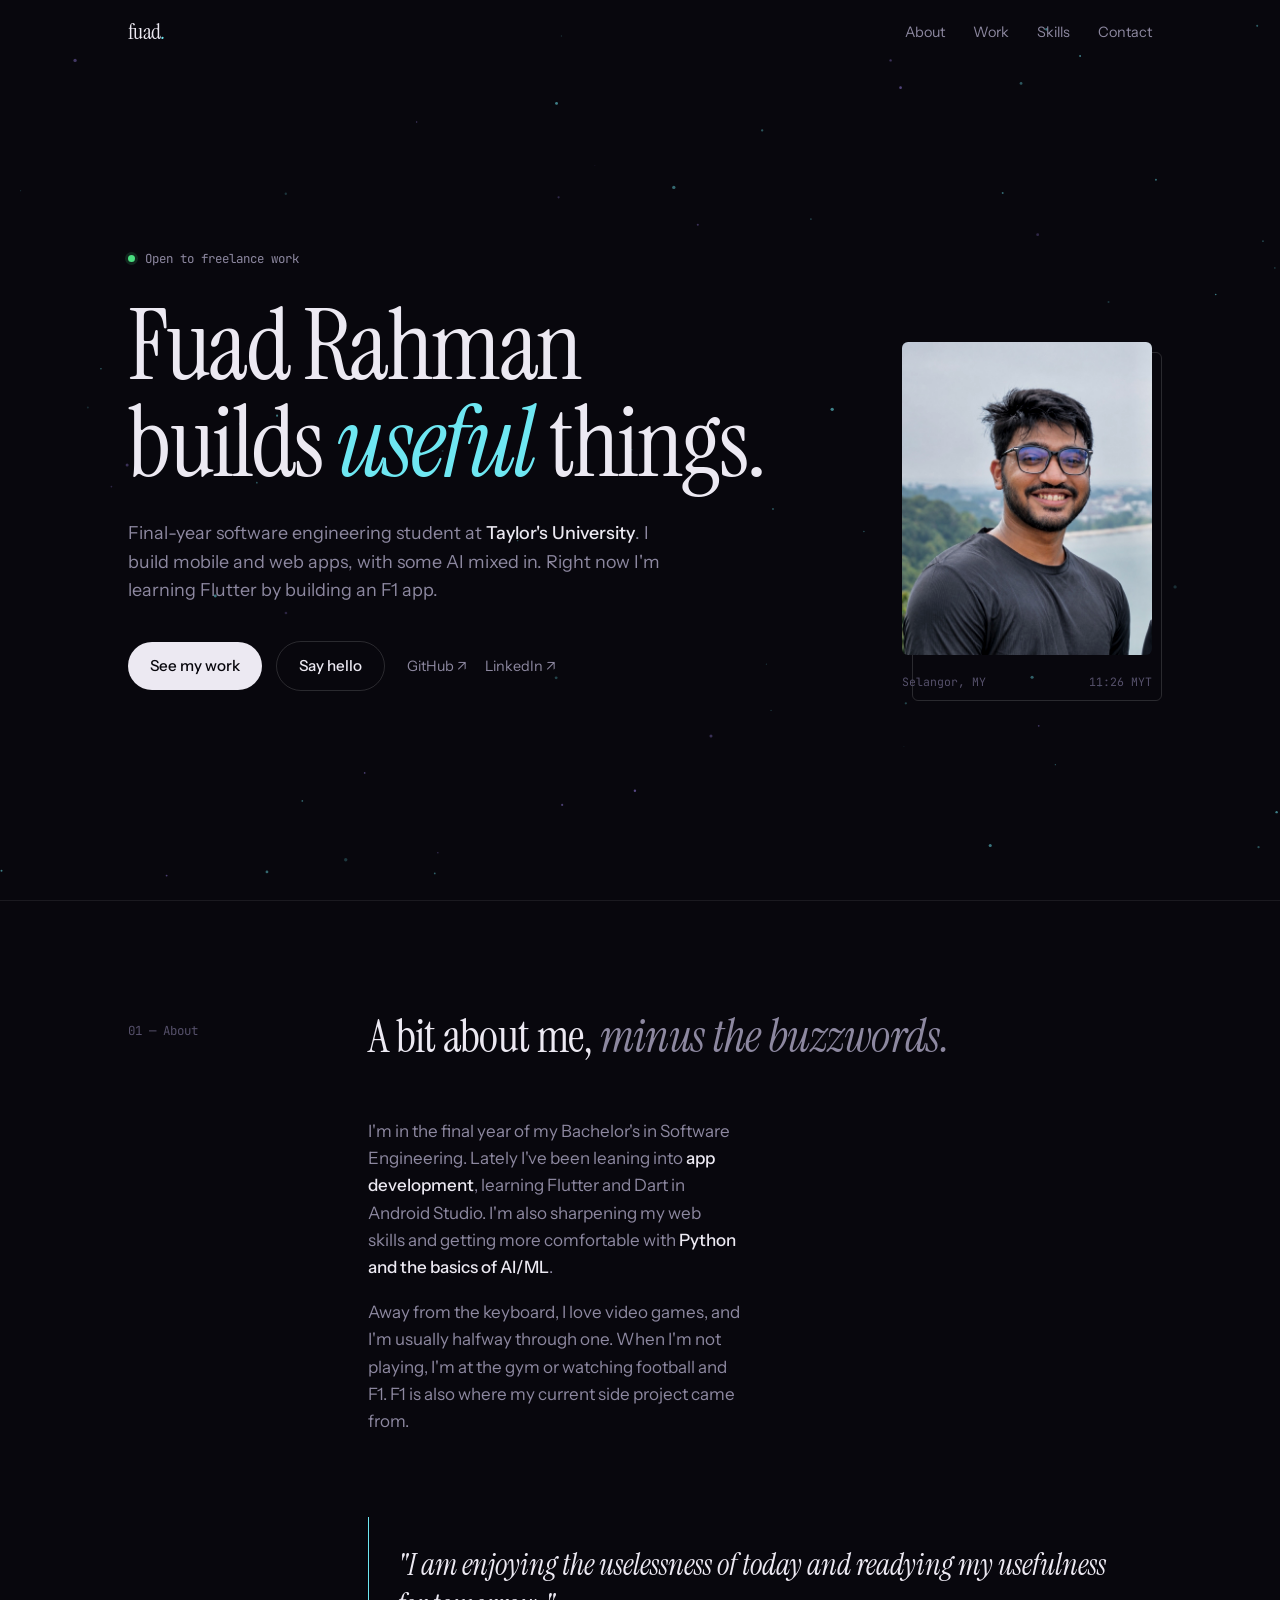
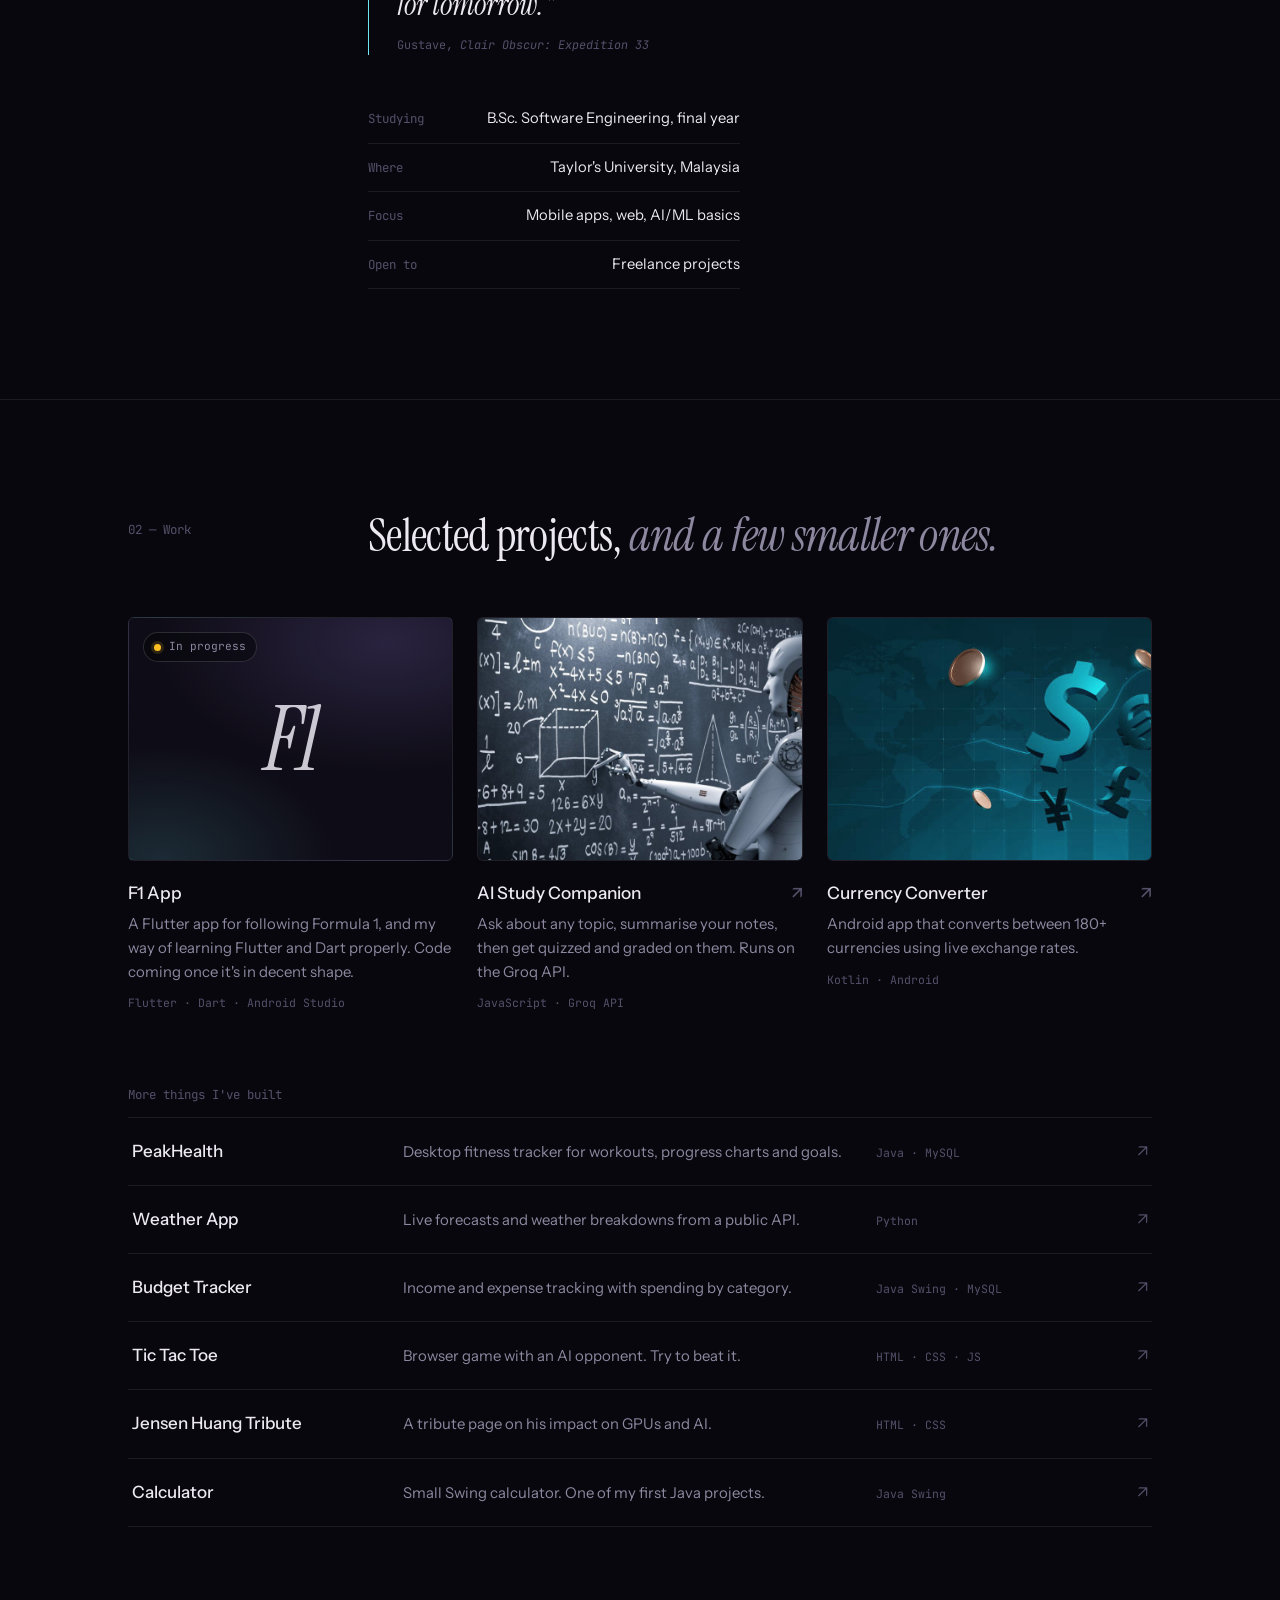
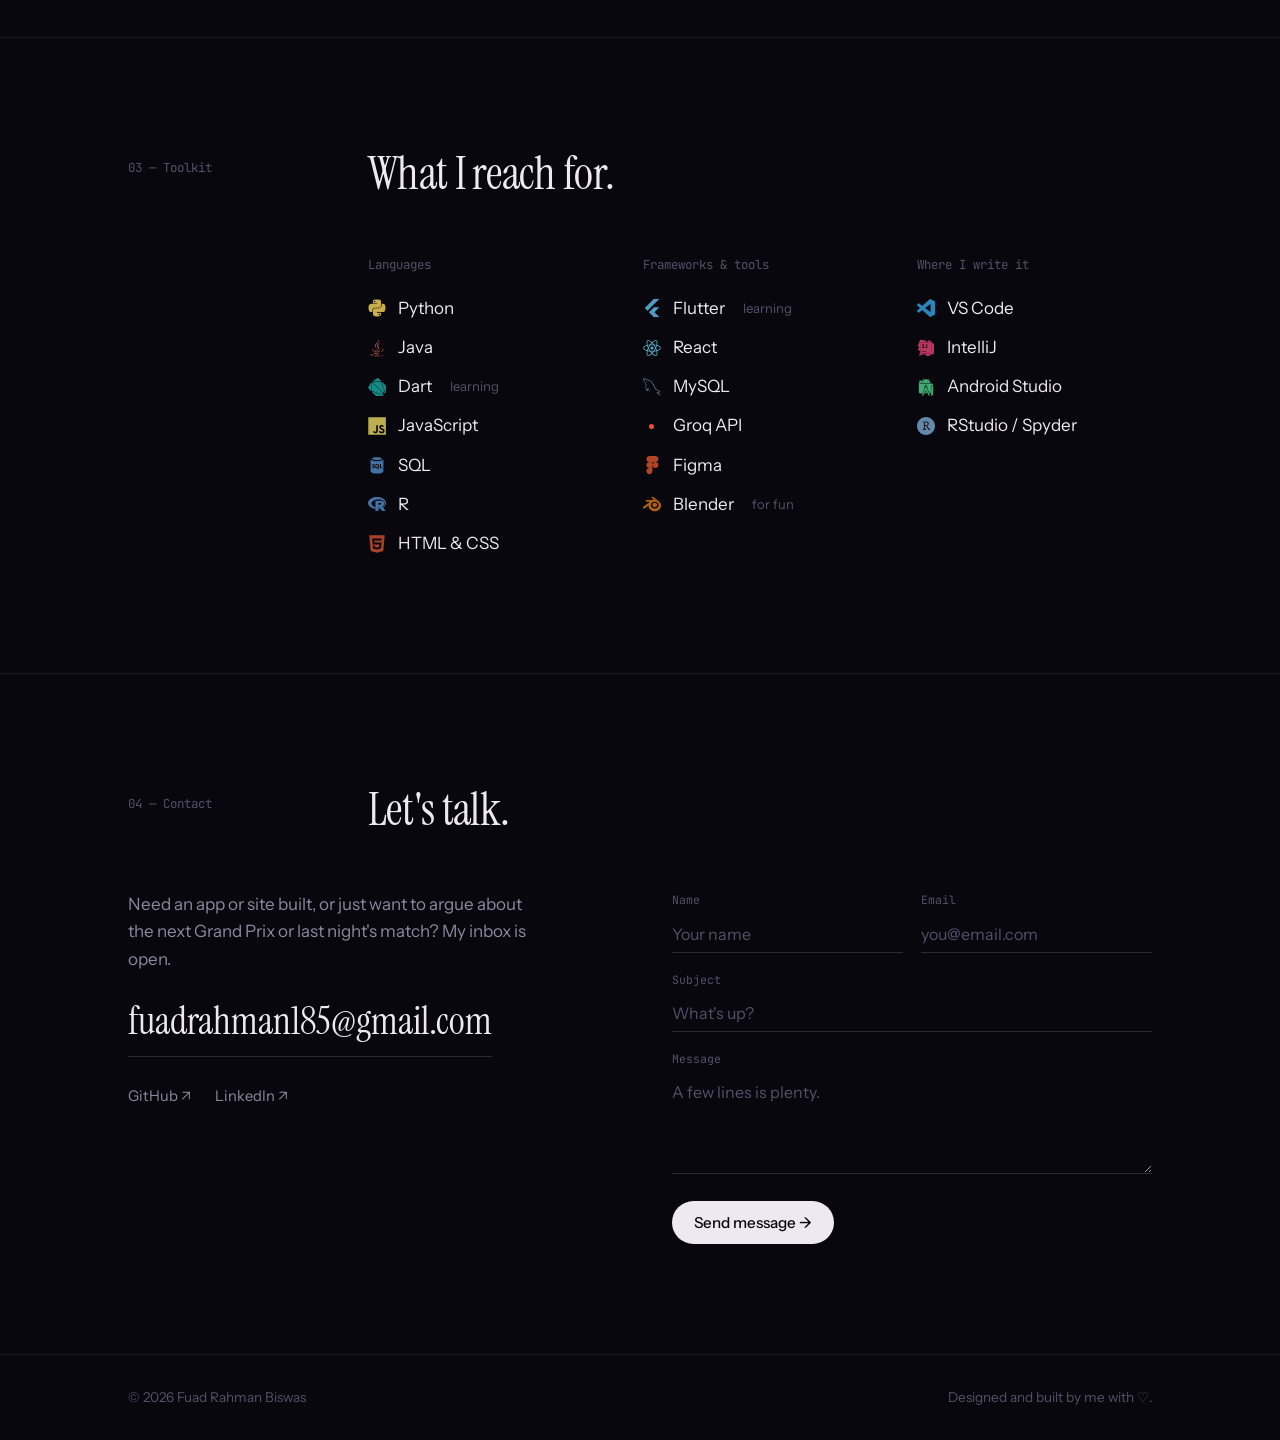
==== index.html @ 400fc668 "Update index.html" ====
<!DOCTYPE html>
<html lang="en">
<head>
<meta charset="UTF-8">
<meta name="viewport" content="width=device-width, initial-scale=1.0">
<title>Fuad Rahman — Software Engineer</title>
<meta name="description" content="Fuad Rahman, final-year software engineering student at Taylor's University. Mobile and web apps, with some AI mixed in.">
<link rel="preconnect" href="https://fonts.googleapis.com">
<link rel="preconnect" href="https://fonts.gstatic.com" crossorigin>
<link href="https://fonts.googleapis.com/css2?family=Instrument+Serif:ital@0;1&family=Instrument+Sans:wght@400;500;600&family=JetBrains+Mono:wght@400;500&display=swap" rel="stylesheet">
<style>
:root{
  --bg:#08070d;
  --bg-2:#0e0c16;
  --line:rgba(255,255,255,0.08);
  --line-2:rgba(255,255,255,0.14);
  --text:#ece9f2;
  --muted:#8d88a0;
  --faint:#55506a;
  --accent:#6ee7f2;
  --accent-2:#a78bfa;
  --serif:'Instrument Serif',Georgia,serif;
  --sans:'Instrument Sans',system-ui,sans-serif;
  --mono:'JetBrains Mono',ui-monospace,monospace;
}
*,*::before,*::after{margin:0;padding:0;box-sizing:border-box}
html{scroll-behavior:smooth}
body{background:var(--bg);color:var(--text);font-family:var(--sans);font-size:17px;line-height:1.6;-webkit-font-smoothing:antialiased;overflow-x:hidden}
a{color:inherit}
::selection{background:var(--accent);color:var(--bg)}

#field{position:fixed;inset:0;width:100%;height:100%;z-index:0;pointer-events:none}
.wrap{max-width:1080px;margin:0 auto;padding:0 28px;position:relative;z-index:1}

/* nav */
nav{position:fixed;top:0;left:0;right:0;z-index:20;transition:background .3s,border-color .3s;border-bottom:1px solid transparent}
nav.solid{background:rgba(8,7,13,0.82);backdrop-filter:blur(12px);-webkit-backdrop-filter:blur(12px);border-color:var(--line)}
.nav-in{display:flex;justify-content:space-between;align-items:center;height:64px}
.logo{font-family:var(--serif);font-size:1.35rem;text-decoration:none;letter-spacing:-.01em}
.logo i{color:var(--accent)}
.nav-links{display:flex;gap:28px;list-style:none}
.nav-links a{text-decoration:none;font-size:.9rem;color:var(--muted);transition:color .2s}
.nav-links a:hover,.nav-links a.on{color:var(--text)}

/* hero */
.hero{min-height:100vh;display:flex;align-items:center;padding:120px 0 80px}
.hero-grid{display:grid;grid-template-columns:1fr auto;gap:64px;align-items:end;width:100%}
.eyebrow{font-family:var(--mono);font-size:.78rem;color:var(--muted);display:flex;align-items:center;gap:10px;margin-bottom:28px}
.dot{width:7px;height:7px;border-radius:50%;background:#4ade80;box-shadow:0 0 0 3px rgba(74,222,128,.15)}
h1{font-family:var(--serif);font-weight:400;font-size:clamp(3rem,8vw,6.2rem);line-height:.98;letter-spacing:-.025em;margin-bottom:28px}
h1 em{color:var(--accent);font-style:italic}
.lede{max-width:540px;color:var(--muted);font-size:1.12rem;margin-bottom:36px}
.lede strong{color:var(--text);font-weight:500}
.actions{display:flex;gap:14px;flex-wrap:wrap;align-items:center}
.btn{display:inline-flex;align-items:center;gap:8px;padding:12px 22px;border-radius:999px;font-size:.95rem;font-weight:500;text-decoration:none;transition:transform .2s,background .2s,border-color .2s}
.btn-main{background:var(--text);color:var(--bg)}
.btn-main:hover{background:var(--accent);transform:translateY(-1px)}
.btn-ghost{border:1px solid var(--line-2);color:var(--text)}
.btn-ghost:hover{border-color:var(--text)}
.socials{display:flex;gap:18px;margin-left:8px}
.socials a{color:var(--muted);text-decoration:none;font-size:.9rem;transition:color .2s}
.socials a:hover{color:var(--text)}

.portrait{width:250px;position:relative}
.portrait img{width:100%;aspect-ratio:4/5;object-fit:cover;border-radius:6px;display:block;filter:grayscale(.15) contrast(1.05)}
.portrait::after{content:'';position:absolute;inset:10px -10px -10px 10px;border:1px solid var(--line-2);border-radius:6px;z-index:-1}
.portrait figcaption{font-family:var(--mono);font-size:.72rem;color:var(--faint);margin-top:18px;display:flex;justify-content:space-between}

/* sections */
section{padding:110px 0;border-top:1px solid var(--line)}
.sec-head{display:grid;grid-template-columns:200px 1fr;gap:40px;margin-bottom:56px}
.num{font-family:var(--mono);font-size:.78rem;color:var(--faint);padding-top:10px}
h2{font-family:var(--serif);font-weight:400;font-size:clamp(2rem,4vw,2.9rem);line-height:1.1;letter-spacing:-.015em}
h2 em{font-style:italic;color:var(--muted)}

/* about */
.about-body{display:grid;grid-template-columns:200px 1fr;gap:40px}
.about-cols{display:grid;grid-template-columns:1fr 1fr;gap:40px}
.about-cols p{color:var(--muted);margin-bottom:18px}
.about-cols p strong{color:var(--text);font-weight:500}
.facts{list-style:none;font-size:.92rem}
.facts li{display:flex;justify-content:space-between;gap:16px;padding:12px 0;border-bottom:1px solid var(--line)}
.facts li span:first-child{color:var(--faint);font-family:var(--mono);font-size:.78rem;padding-top:2px}

/* work */
.featured{display:grid;grid-template-columns:repeat(3,1fr);gap:24px;margin-bottom:72px}
.feat{text-decoration:none;display:block;group:x}
.feat-img{aspect-ratio:4/3;overflow:hidden;border-radius:6px;background:var(--bg-2);margin-bottom:18px;border:1px solid var(--line)}
.feat-img img{width:100%;height:100%;object-fit:cover;display:block;transition:transform .6s cubic-bezier(.2,.7,.2,1),filter .4s;filter:saturate(.85)}
.feat:hover .feat-img img{transform:scale(1.04);filter:saturate(1)}
.feat-img.wip{position:relative;display:flex;align-items:center;justify-content:center;background:radial-gradient(120% 90% at 80% 10%,rgba(167,139,250,.18),transparent 60%),radial-gradient(90% 80% at 10% 100%,rgba(110,231,242,.14),transparent 60%),var(--bg-2)}
.wip-mark{font-family:var(--serif);font-style:italic;font-size:5.5rem;color:var(--text);opacity:.85;letter-spacing:-.03em}
.wip-tag{position:absolute;top:14px;left:14px;display:flex;align-items:center;gap:8px;font-family:var(--mono);font-size:.7rem;color:var(--muted);padding:5px 10px;border:1px solid var(--line-2);border-radius:999px;background:rgba(8,7,13,.6)}
.wip-tag .dot{background:#fbbf24;box-shadow:0 0 0 3px rgba(251,191,36,.15)}
.feat h3{font-size:1.08rem;font-weight:500;margin-bottom:6px;display:flex;justify-content:space-between;align-items:baseline;gap:12px}
.feat h3 .arrow{color:var(--faint);transition:transform .2s,color .2s}
.feat:hover h3 .arrow{transform:translate(3px,-3px);color:var(--accent)}
.feat p{color:var(--muted);font-size:.93rem;margin-bottom:10px}
.stack{font-family:var(--mono);font-size:.72rem;color:var(--faint)}

.list-label{font-family:var(--mono);font-size:.78rem;color:var(--faint);margin-bottom:12px}
.rows{list-style:none;border-top:1px solid var(--line)}
.rows a{display:grid;grid-template-columns:1.1fr 2fr 1fr 24px;gap:24px;align-items:baseline;padding:20px 4px;border-bottom:1px solid var(--line);text-decoration:none;transition:background .2s,padding .25s}
.rows a:hover{background:rgba(255,255,255,0.025);padding-left:12px}
.rows .t{font-weight:500}
.rows .d{color:var(--muted);font-size:.93rem}
.rows .s{font-family:var(--mono);font-size:.72rem;color:var(--faint)}
.rows .ar{color:var(--faint);text-align:right;transition:color .2s}
.rows a:hover .ar{color:var(--accent)}

/* skills */
.skills{display:grid;grid-template-columns:200px 1fr;gap:40px}
.skill-groups{display:grid;grid-template-columns:repeat(3,1fr);gap:40px}
.skill-groups h4{font-family:var(--mono);font-weight:400;font-size:.78rem;color:var(--faint);margin-bottom:14px}
.skill-groups ul{list-style:none}
.skill-groups li{padding:6px 0;color:var(--text);display:flex;align-items:center;gap:12px}
.skill-groups li i.no-ico{width:18px;flex-shrink:0}
.skill-groups li i.no-ico::before{content:'';display:block;width:5px;height:5px;margin:0 auto;border-radius:50%;background:#F55036}
.quote{grid-column:1/-1;margin-top:24px;padding:28px 0 0 28px;border-left:1px solid var(--accent);border-top:none}
.quote blockquote{font-family:var(--serif);font-style:italic;font-size:clamp(1.4rem,2.6vw,1.9rem);line-height:1.3;color:var(--text);max-width:720px;margin-bottom:12px}
.quote figcaption{font-family:var(--mono);font-size:.74rem;color:var(--faint)}
.skill-groups li small{color:var(--faint);font-size:.82rem;margin-left:6px}

.ic{display:inline-block;width:18px;height:18px;flex-shrink:0;background:var(--c,var(--muted));opacity:.8;filter:saturate(.85);-webkit-mask:var(--m) center/contain no-repeat;mask:var(--m) center/contain no-repeat;transition:opacity .2s,filter .2s,transform .2s}
.skill-groups li:hover .ic{opacity:1;filter:none;transform:scale(1.1)}
.ic-python{--c:#FFD845;--m:url("data:image/svg+xml,%3Csvg xmlns=%22http://www.w3.org/2000/svg%22 viewBox=%220 0 128 128%22%3E%3Cpath fill=%22%23FFD845%22 d=%22M49.33 62h29.159C86.606 62 93 55.132 93 46.981V19.183c0-7.912-6.632-13.856-14.555-15.176-5.014-.835-10.195-1.215-15.187-1.191-4.99.023-9.612.448-13.805 1.191C37.098 6.188 35 10.758 35 19.183V30h29v4H23.776c-8.484 0-15.914 5.108-18.237 14.811-2.681 11.12-2.8 17.919 0 29.53C7.614 86.983 12.569 93 21.054 93H31V79.952C31 70.315 39.428 62 49.33 62zm-1.838-39.11c-3.026 0-5.478-2.479-5.478-5.545 0-3.079 2.451-5.581 5.478-5.581 3.015 0 5.479 2.502 5.479 5.581-.001 3.066-2.465 5.545-5.479 5.545zm74.789 25.921C120.183 40.363 116.178 34 107.682 34H97v12.981C97 57.031 88.206 65 78.489 65H49.33C41.342 65 35 72.326 35 80.326v27.8c0 7.91 6.745 12.564 14.462 14.834 9.242 2.717 17.994 3.208 29.051 0C85.862 120.831 93 116.549 93 108.126V97H64v-4h43.682c8.484 0 11.647-5.776 14.599-14.66 3.047-9.145 2.916-17.799 0-29.529zm-41.955 55.606c3.027 0 5.479 2.479 5.479 5.547 0 3.076-2.451 5.579-5.479 5.579-3.015 0-5.478-2.502-5.478-5.579 0-3.068 2.463-5.547 5.478-5.547z%22/%3E%3C/svg%3E")}
.ic-java{--c:#F26B5B;--m:url("data:image/svg+xml,%3Csvg xmlns=%22http://www.w3.org/2000/svg%22 viewBox=%220 0 128 128%22%3E%3Cpath fill=%22%23EA2D2E%22 d=%22M47.617 98.12c-19.192 5.362 11.677 16.439 36.115 5.969-4.003-1.556-6.874-3.351-6.874-3.351-10.897 2.06-15.952 2.222-25.844 1.092-8.164-.935-3.397-3.71-3.397-3.71zm33.189-10.46c-14.444 2.779-22.787 2.69-33.354 1.6-8.171-.845-2.822-4.805-2.822-4.805-21.137 7.016 11.767 14.977 41.309 6.336-3.14-1.106-5.133-3.131-5.133-3.131zm11.319-60.575c.001 0-42.731 10.669-22.323 34.187 6.024 6.935-1.58 13.17-1.58 13.17s15.289-7.891 8.269-17.777c-6.559-9.215-11.587-13.793 15.634-29.58zm9.998 81.144s3.529 2.91-3.888 5.159c-14.102 4.272-58.706 5.56-71.095.171-4.45-1.938 3.899-4.625 6.526-5.192 2.739-.593 4.303-.485 4.303-.485-4.952-3.487-32.013 6.85-13.742 9.815 49.821 8.076 90.817-3.637 77.896-9.468zM85 77.896c2.395-1.634 5.703-3.053 5.703-3.053s-9.424 1.685-18.813 2.474c-11.494.964-23.823 1.154-30.012.326-14.652-1.959 8.033-7.348 8.033-7.348s-8.812-.596-19.644 4.644C17.455 81.134 61.958 83.958 85 77.896zm5.609 15.145c-.108.29-.468.616-.468.616 31.273-8.221 19.775-28.979 4.822-23.725-1.312.464-2 1.543-2 1.543s.829-.334 2.678-.72c7.559-1.575 18.389 10.119-5.032 22.286zM64.181 70.069c-4.614-10.429-20.26-19.553.007-35.559C89.459 14.563 76.492 1.587 76.492 1.587c5.23 20.608-18.451 26.833-26.999 39.667-5.821 8.745 2.857 18.142 14.688 28.815zm27.274 51.748c-19.187 3.612-42.854 3.191-56.887.874 0 0 2.874 2.38 17.646 3.331 22.476 1.437 57-.8 57.816-11.436.001 0-1.57 4.032-18.575 7.231z%22/%3E%3C/svg%3E")}
.ic-dart{--c:#00B4AB;--m:url("data:image/svg+xml,%3Csvg xmlns=%22http://www.w3.org/2000/svg%22 viewBox=%220 0 128 128%22%3E%3Cg fill=%22%2300A8E1%22%3E%3Cpath d=%22M86.6 25l3 .1c1.1.1 2.2.3 3.4.5l-2.5-7.4L75.7 3.5c-3.4-3.4-8-4.4-10.4-2.3L29.2 25.1l57.4-.1zm6.1 3.6c-1.2-.2-2.3-.4-3.3-.5l-2.9-.1-56 .1 78.6 78.6 6.1-13.8-22.5-64.3zM28.9 92.2l64.3 22.7 13.8-6.1-78.6-78.6v56.1l.1 2.7c0 .9.1 2 .4 3.2z%22/%3E%3Cpath d=%22M106.9 34.3c-2.6-2.6-7-5.1-11.3-6.5L118.4 93l-6.9 15.7 15.8-5.2V54.8l-20.4-20.5zm-13.5 83.8l-65-22.9c1.4 4.3 3.8 8.7 6.5 11.4l21.3 21.2 47.6.1 5.3-16.7-15.7 6.9zm-67.9-29l-.1-2.7V28.9L1.7 65.1C-.4 67.3.7 72 4 75.5l14.7 14.8 7.3 2.6c-.3-1.3-.5-2.5-.5-3.8z%22/%3E%3C/g%3E%3C/svg%3E")}
.ic-javascript{--c:#F0DB4F;--m:url("data:image/svg+xml,%3Csvg xmlns=%22http://www.w3.org/2000/svg%22 viewBox=%220 0 128 128%22%3E%3Cpath fill=%22%23F0DB4F%22 d=%22M2 1v125h125V1H2zm66.119 106.513c-1.845 3.749-5.367 6.212-9.448 7.401-6.271 1.44-12.269.619-16.731-2.059-2.986-1.832-5.318-4.652-6.901-7.901l9.52-5.83c.083.035.333.487.667 1.071 1.214 2.034 2.261 3.474 4.319 4.485 2.022.69 6.461 1.131 8.175-2.427 1.047-1.81.714-7.628.714-14.065C58.433 78.073 58.48 68 58.48 58h11.709c0 11 .06 21.418 0 32.152.025 6.58.596 12.446-2.07 17.361zm48.574-3.308c-4.07 13.922-26.762 14.374-35.83 5.176-1.916-2.165-3.117-3.296-4.26-5.795 4.819-2.772 4.819-2.772 9.508-5.485 2.547 3.915 4.902 6.068 9.139 6.949 5.748.702 11.531-1.273 10.234-7.378-1.333-4.986-11.77-6.199-18.873-11.531-7.211-4.843-8.901-16.611-2.975-23.335 1.975-2.487 5.343-4.343 8.877-5.235l3.688-.477c7.081-.143 11.507 1.727 14.756 5.355.904.916 1.642 1.904 3.022 4.045-3.772 2.404-3.76 2.381-9.163 5.879-1.154-2.486-3.069-4.046-5.093-4.724-3.142-.952-7.104.083-7.926 3.403-.285 1.023-.226 1.975.227 3.665 1.273 2.903 5.545 4.165 9.377 5.926 11.031 4.474 14.756 9.271 15.672 14.981.882 4.916-.213 8.105-.38 8.581z%22/%3E%3C/svg%3E")}
.ic-sql{--c:#4A90D9;--m:url("data:image/svg+xml,%3Csvg xmlns=%22http://www.w3.org/2000/svg%22 viewBox=%220 0 128 128%22%3E %3Cpath fill=%22%23005ba1%22 d=%22M64 8.25c-3.465.008-6.93.164-10.383.477a99.14 99.14 0 0 0-6.27.773c-1.874.305-3.738.68-5.585 1.125-1.602.39-3.188.86-4.75 1.398-.676.25-1.348.52-2.012.813-.871.383-1.715.824-2.531 1.316-.242.145-.477.301-.711.461a8.93 8.93 0 0 0-2.035 1.969 4.713 4.713 0 0 0-.532 1.047 3.53 3.53 0 0 0-.148 1.535c.047.32.133.629.262.926.14.312.316.61.527.879.36.472.77.902 1.223 1.281a12.48 12.48 0 0 0 2.418 1.602 23.158 23.158 0 0 0 3.218 1.421c-.117.036-.234.075-.355.114a81.115 81.115 0 0 0 6.758 1.847c2.281.524 4.586.946 6.906 1.266 2.316.324 4.648.547 6.988.668a78.84 78.84 0 0 0 7.012.05c2.273.063 4.55.028 6.82-.105a80.66 80.66 0 0 0 6.778-.71c.468-.06.922-.13 1.37-.192.61-.09 1.216-.184 1.821-.285a57.39 57.39 0 0 0 3.89-.746 55.06 55.06 0 0 0 6.63-1.899c.89-.34 1.77-.715 2.629-1.133a19.913 19.913 0 0 0 2.148-1.242 11.382 11.382 0 0 0 1.578-1.324c.39-.418.727-.89.988-1.402.211-.461.325-.961.336-1.47a3.26 3.26 0 0 0-.406-1.585 4.68 4.68 0 0 0-.71-1.027 9.27 9.27 0 0 0-1.024-.973 10.43 10.43 0 0 0-.614-.484 14.733 14.733 0 0 0-1.484-.903 22.605 22.605 0 0 0-3.77-1.683 53.427 53.427 0 0 0-7.453-2.016 78.118 78.118 0 0 0-5.93-.973 97.165 97.165 0 0 0-6.558-.609c-2.344-.145-4.691-.21-7.039-.207ZM18.418 20.055v87.89c0 9.032 20.055 16.356 44.941 16.5H64c25.172 0 45.582-7.113 45.582-16.5v-87.89c0 9.172-20.41 16.496-45.582 16.496s-45.582-7.11-45.582-16.496Zm22.117 36.48c2.422-.097 4.836.29 7.11 1.137v6.113a11.533 11.533 0 0 0-7.11-2.062 4.847 4.847 0 0 0-2.988.855 2.418 2.418 0 0 0-1.067 2.133 3.13 3.13 0 0 0 .852 2.277 13.064 13.064 0 0 0 3.629 2.203 17.225 17.225 0 0 1 5.902 4.055 7.458 7.458 0 0 1 1.778 4.977 7.681 7.681 0 0 1-2.348 6.468 13.364 13.364 0 0 1-8.39 2.348 15.411 15.411 0 0 1-7.61-1.707v-6.613a11.801 11.801 0 0 0 7.75 2.988 5.786 5.786 0 0 0 3.203-.781 2.712 2.712 0 0 0 1.137-2.207 2.982 2.982 0 0 0-1.067-2.274 20.558 20.558 0 0 0-4.41-2.562c-4.836-2.133-7.11-4.977-7.11-8.602a7.68 7.68 0 0 1 2.985-6.332 11.67 11.67 0 0 1 7.754-2.414Zm25.598.281a14.228 14.228 0 0 1 7.113 1.852A12.87 12.87 0 0 1 78.223 64a16.509 16.509 0 0 1 2.347 7.54 16.634 16.634 0 0 1-2.347 8.956 12.736 12.736 0 0 1-7.114 5.406l8.75 7.82h-8.605l-6.117-7.109a14.679 14.679 0 0 1-7.11-2.133 12.526 12.526 0 0 1-4.906-5.261 16.06 16.06 0 0 1-1.707-7.114A17.48 17.48 0 0 1 53.262 64a13.217 13.217 0 0 1 5.191-5.262 15.015 15.015 0 0 1 7.68-1.922Zm19.199.075h6.402v24.175h11.094v5.192H85.332Zm-19.484 4.906a7.104 7.104 0 0 0-5.547 2.629 10.903 10.903 0 0 0-2.063 7.113 10.842 10.842 0 0 0 2.063 7.11 6.538 6.538 0 0 0 5.406 2.558 6.673 6.673 0 0 0 5.402-2.488 10.355 10.355 0 0 0 1.993-7.18c.156-2.52-.52-5.016-1.918-7.113a6.181 6.181 0 0 0-5.336-2.63Zm0 0%22/%3E %3C/svg%3E")}
.ic-r{--c:#4A8FDB;--m:url("data:image/svg+xml,%3Csvg xmlns=%22http://www.w3.org/2000/svg%22 viewBox=%220 0 128 128%22%3E%3Cpath fill=%22%231f65b7%22 d=%22M64 14.6465v.002c-35.346 0-64 19.1902-64 42.8632 0 20.764 22.0464 38.0766 51.3164 42.0176v-12.83c-15.55-4.89-26.166-14.6943-26.166-25.9923 0-16.183 21.7795-29.3027 48.6465-29.3027 26.866 0 46.6914 8.9748 46.6914 29.3027 0 10.486-5.2715 17.9507-14.0645 22.7207 1.204.908 2.2184 2.073 2.9024 3.42l.3886.6543C121.0248 79.772 128 69.1888 128 57.5098c0-23.672-28.654-42.8633-64-42.8633zM52.7363 41.2637v72.084l21.834-.0098-.0039-28.2188h5.8613c1.199 0 1.7167.3481 2.9297 1.3301 1.454 1.177 3.8164 5.2383 3.8164 5.2383l11.5371 21.666 24.6739-.0097-15.2657-25.7403a8.388 8.388 0 0 0-1.4199-2.041c-.974-1.036-2.3255-1.8227-3.1055-2.2188-2.249-1.1375-6.12-2.3076-6.123-2.3085 0 0 19.08-1.4151 19.08-20.4141 0-18.999-19.9706-19.3574-19.9706-19.3574H52.7363zm22.0176 15.627 13.2188.0077s6.123-.3302 6.123 6.0098c0 6.216-6.123 6.2344-6.123 6.2344l-13.2247.0039.006-12.2559zm9.3457 32.6366c-2.612.257-5.3213.411-8.1133.463l.002 9.6288a88.362 88.362 0 0 0 12.4746-2.4902l-.502-.9414c-.68-1.268-1.3472-2.5426-2.0332-3.8066a41.01 41.01 0 0 0-1.828-2.8516v-.002z%22/%3E%3C/svg%3E")}
.ic-html5{--c:#E44D26;--m:url("data:image/svg+xml,%3Csvg xmlns=%22http://www.w3.org/2000/svg%22 viewBox=%220 0 128 128%22%3E%3Cpath fill=%22%23E44D26%22 d=%22M9.032 2l10.005 112.093 44.896 12.401 45.02-12.387L118.968 2H9.032zm89.126 26.539l-.627 7.172L97.255 39H44.59l1.257 14h50.156l-.336 3.471-3.233 36.119-.238 2.27L64 102.609v.002l-.034.018-28.177-7.423L33.876 74h13.815l.979 10.919L63.957 89H64v-.546l15.355-3.875L80.959 67H33.261l-3.383-38.117L29.549 25h68.939l-.33 3.539z%22/%3E%3C/svg%3E")}
.ic-flutter{--c:#54C5F8;--m:url("data:image/svg+xml,%3Csvg xmlns=%22http://www.w3.org/2000/svg%22 viewBox=%220 0 128 128%22%3E%3Cpath fill=%22%233FB6D3%22 d=%22M12.3 64.2L76.3 0h39.4L32.1 83.6zM76.3 128h39.4L81.6 93.9l34.1-34.8H76.3L42.2 93.5z%22/%3E%3C/svg%3E")}
.ic-react{--c:#61DAFB;--m:url("data:image/svg+xml,%3Csvg xmlns=%22http://www.w3.org/2000/svg%22 viewBox=%220 0 128 128%22%3E%3Cg fill=%22%2361DAFB%22%3E%3Ccircle cx=%2264%22 cy=%2264%22 r=%2211.4%22/%3E%3Cpath d=%22M107.3 45.2c-2.2-.8-4.5-1.6-6.9-2.3.6-2.4 1.1-4.8 1.5-7.1 2.1-13.2-.2-22.5-6.6-26.1-1.9-1.1-4-1.6-6.4-1.6-7 0-15.9 5.2-24.9 13.9-9-8.7-17.9-13.9-24.9-13.9-2.4 0-4.5.5-6.4 1.6-6.4 3.7-8.7 13-6.6 26.1.4 2.3.9 4.7 1.5 7.1-2.4.7-4.7 1.4-6.9 2.3C8.2 50 1.4 56.6 1.4 64s6.9 14 19.3 18.8c2.2.8 4.5 1.6 6.9 2.3-.6 2.4-1.1 4.8-1.5 7.1-2.1 13.2.2 22.5 6.6 26.1 1.9 1.1 4 1.6 6.4 1.6 7.1 0 16-5.2 24.9-13.9 9 8.7 17.9 13.9 24.9 13.9 2.4 0 4.5-.5 6.4-1.6 6.4-3.7 8.7-13 6.6-26.1-.4-2.3-.9-4.7-1.5-7.1 2.4-.7 4.7-1.4 6.9-2.3 12.5-4.8 19.3-11.4 19.3-18.8s-6.8-14-19.3-18.8zM92.5 14.7c4.1 2.4 5.5 9.8 3.8 20.3-.3 2.1-.8 4.3-1.4 6.6-5.2-1.2-10.7-2-16.5-2.5-3.4-4.8-6.9-9.1-10.4-13 7.4-7.3 14.9-12.3 21-12.3 1.3 0 2.5.3 3.5.9zM81.3 74c-1.8 3.2-3.9 6.4-6.1 9.6-3.7.3-7.4.4-11.2.4-3.9 0-7.6-.1-11.2-.4-2.2-3.2-4.2-6.4-6-9.6-1.9-3.3-3.7-6.7-5.3-10 1.6-3.3 3.4-6.7 5.3-10 1.8-3.2 3.9-6.4 6.1-9.6 3.7-.3 7.4-.4 11.2-.4 3.9 0 7.6.1 11.2.4 2.2 3.2 4.2 6.4 6 9.6 1.9 3.3 3.7 6.7 5.3 10-1.7 3.3-3.4 6.6-5.3 10zm8.3-3.3c1.5 3.5 2.7 6.9 3.8 10.3-3.4.8-7 1.4-10.8 1.9 1.2-1.9 2.5-3.9 3.6-6 1.2-2.1 2.3-4.2 3.4-6.2zM64 97.8c-2.4-2.6-4.7-5.4-6.9-8.3 2.3.1 4.6.2 6.9.2 2.3 0 4.6-.1 6.9-.2-2.2 2.9-4.5 5.7-6.9 8.3zm-18.6-15c-3.8-.5-7.4-1.1-10.8-1.9 1.1-3.3 2.3-6.8 3.8-10.3 1.1 2 2.2 4.1 3.4 6.1 1.2 2.2 2.4 4.1 3.6 6.1zm-7-25.5c-1.5-3.5-2.7-6.9-3.8-10.3 3.4-.8 7-1.4 10.8-1.9-1.2 1.9-2.5 3.9-3.6 6-1.2 2.1-2.3 4.2-3.4 6.2zM64 30.2c2.4 2.6 4.7 5.4 6.9 8.3-2.3-.1-4.6-.2-6.9-.2-2.3 0-4.6.1-6.9.2 2.2-2.9 4.5-5.7 6.9-8.3zm22.2 21l-3.6-6c3.8.5 7.4 1.1 10.8 1.9-1.1 3.3-2.3 6.8-3.8 10.3-1.1-2.1-2.2-4.2-3.4-6.2zM31.7 35c-1.7-10.5-.3-17.9 3.8-20.3 1-.6 2.2-.9 3.5-.9 6 0 13.5 4.9 21 12.3-3.5 3.8-7 8.2-10.4 13-5.8.5-11.3 1.4-16.5 2.5-.6-2.3-1-4.5-1.4-6.6zM7 64c0-4.7 5.7-9.7 15.7-13.4 2-.8 4.2-1.5 6.4-2.1 1.6 5 3.6 10.3 6 15.6-2.4 5.3-4.5 10.5-6 15.5C15.3 75.6 7 69.6 7 64zm28.5 49.3c-4.1-2.4-5.5-9.8-3.8-20.3.3-2.1.8-4.3 1.4-6.6 5.2 1.2 10.7 2 16.5 2.5 3.4 4.8 6.9 9.1 10.4 13-7.4 7.3-14.9 12.3-21 12.3-1.3 0-2.5-.3-3.5-.9zM96.3 93c1.7 10.5.3 17.9-3.8 20.3-1 .6-2.2.9-3.5.9-6 0-13.5-4.9-21-12.3 3.5-3.8 7-8.2 10.4-13 5.8-.5 11.3-1.4 16.5-2.5.6 2.3 1 4.5 1.4 6.6zm9-15.6c-2 .8-4.2 1.5-6.4 2.1-1.6-5-3.6-10.3-6-15.6 2.4-5.3 4.5-10.5 6-15.5 13.8 4 22.1 10 22.1 15.6 0 4.7-5.8 9.7-15.7 13.4z%22/%3E%3C/g%3E%3C/svg%3E")}
.ic-mysql{--c:#6FA8D6;--m:url("data:image/svg+xml,%3Csvg xmlns=%22http://www.w3.org/2000/svg%22 viewBox=%220 0 128 128%22%3E%3Cpath fill=%22%2300618A%22 d=%22M117.688 98.242c-6.973-.191-12.297.461-16.852 2.379-1.293.547-3.355.559-3.566 2.18.711.746.82 1.859 1.387 2.777 1.086 1.754 2.922 4.113 4.559 5.352 1.789 1.348 3.633 2.793 5.551 3.961 3.414 2.082 7.223 3.27 10.504 5.352 1.938 1.23 3.859 2.777 5.75 4.164.934.684 1.563 1.75 2.773 2.18v-.195c-.637-.812-.801-1.93-1.387-2.777l-2.578-2.578c-2.52-3.344-5.719-6.281-9.117-8.719-2.711-1.949-8.781-4.578-9.91-7.73l-.199-.199c1.922-.219 4.172-.914 5.949-1.391 2.98-.797 5.645-.59 8.719-1.387l4.164-1.187v-.793c-1.555-1.594-2.664-3.707-4.359-5.152-4.441-3.781-9.285-7.555-14.273-10.703-2.766-1.746-6.184-2.883-9.117-4.363-.988-.496-2.719-.758-3.371-1.586-1.539-1.961-2.379-4.449-3.566-6.738-2.488-4.793-4.93-10.023-7.137-15.066-1.504-3.437-2.484-6.828-4.359-9.91-9-14.797-18.687-23.73-33.695-32.508-3.195-1.867-7.039-2.605-11.102-3.57l-6.543-.395c-1.332-.555-2.715-2.184-3.965-2.977C16.977 3.52 4.223-3.312.539 5.672-1.785 11.34 4.016 16.871 6.09 19.746c1.457 2.012 3.32 4.273 4.359 6.539.688 1.492.805 2.984 1.391 4.559 1.438 3.883 2.695 8.109 4.559 11.695.941 1.816 1.98 3.727 3.172 5.352.727.996 1.98 1.438 2.18 2.973-1.227 1.715-1.297 4.375-1.984 6.543-3.098 9.77-1.926 21.91 2.578 29.137 1.383 2.223 4.641 6.98 9.117 5.156 3.918-1.598 3.043-6.539 4.164-10.902.254-.988.098-1.715.594-2.379v.199l3.57 7.133c2.641 4.254 7.324 8.699 11.297 11.699 2.059 1.555 3.68 4.242 6.344 5.152v-.199h-.199c-.516-.805-1.324-1.137-1.98-1.781-1.551-1.523-3.277-3.414-4.559-5.156-3.613-4.902-6.805-10.27-9.711-15.855-1.391-2.668-2.598-5.609-3.77-8.324-.453-1.047-.445-2.633-1.387-3.172-1.281 1.988-3.172 3.598-4.164 5.945-1.582 3.754-1.789 8.336-2.375 13.082-.348.125-.195.039-.398.199-2.762-.668-3.73-3.508-4.758-5.949-2.594-6.164-3.078-16.09-.793-23.191.59-1.836 3.262-7.617 2.18-9.316-.516-1.691-2.219-2.672-3.172-3.965-1.18-1.598-2.355-3.703-3.172-5.551-2.125-4.805-3.113-10.203-5.352-15.062-1.07-2.324-2.875-4.676-4.359-6.738-1.645-2.289-3.484-3.977-4.758-6.742-.453-.984-1.066-2.559-.398-3.566.215-.684.516-.969 1.191-1.191 1.148-.887 4.352.297 5.547.793 3.18 1.32 5.832 2.578 8.527 4.363 1.289.855 2.598 2.512 4.16 2.973h1.785c2.789.641 5.914.195 8.523.988 4.609 1.402 8.738 3.582 12.488 5.949 11.422 7.215 20.766 17.48 27.156 29.734 1.027 1.973 1.473 3.852 2.379 5.945 1.824 4.219 4.125 8.559 5.941 12.688 1.816 4.113 3.582 8.27 6.148 11.695 1.348 1.801 6.551 2.766 8.918 3.766 1.66.699 4.379 1.43 5.949 2.379 3 1.809 5.906 3.965 8.723 5.945 1.402.992 5.73 3.168 5.945 4.957zm-88.605-75.52c-1.453-.027-2.48.156-3.566.395v.199h.195c.695 1.422 1.918 2.34 2.777 3.566l1.98 4.164.199-.195c1.227-.867 1.789-2.25 1.781-4.363-.492-.52-.562-1.164-.992-1.785-.562-.824-1.66-1.289-2.375-1.98zm0 0%22/%3E%3C/svg%3E")}
.ic-figma{--c:#F24E1E;--m:url("data:image/svg+xml,%3Csvg xmlns=%22http://www.w3.org/2000/svg%22 viewBox=%220 0 128 128%22%3E%3Cpath d=%22M45.5 129c11.9 0 21.5-9.6 21.5-21.5V86H45.5C33.6 86 24 95.6 24 107.5S33.6 129 45.5 129zm0 0M24 64.5C24 52.6 33.6 43 45.5 43H67v43H45.5C33.6 86 24 76.4 24 64.5zm0 0M24 21.5C24 9.6 33.6 0 45.5 0H67v43H45.5C33.6 43 24 33.4 24 21.5zm0 0M67 0h21.5C100.4 0 110 9.6 110 21.5S100.4 43 88.5 43H67zm0 0M110 64.5c0 11.9-9.6 21.5-21.5 21.5S67 76.4 67 64.5 76.6 43 88.5 43 110 52.6 110 64.5zm0 0%22/%3E%3C/svg%3E")}
.ic-blender{--c:#E87500;--m:url("data:image/svg+xml,%3Csvg viewBox=%220 0 128 128%22 xmlns=%22http://www.w3.org/2000/svg%22%3E%3Cpath d=%22M66.332 70.032c.24-4.242 2.327-7.987 5.485-10.634 3.094-2.602 7.248-4.193 11.809-4.193 4.537 0 8.69 1.59 11.78 4.193 3.163 2.647 5.237 6.392 5.485 10.634.24 4.35-1.523 8.41-4.605 11.417-3.158 3.05-7.627 4.977-12.66 4.977-5.037 0-9.526-1.915-12.664-4.977-3.094-3.006-4.853-7.044-4.606-11.397zm0 0%22 fill=%22%23235785%22/%3E%3Cpath d=%22M39.245 79.002c.028 1.66.564 4.89 1.36 7.404 1.682 5.336 4.537 10.273 8.49 14.599 4.062 4.465 9.074 8.055 14.85 10.61 6.073 2.67 12.665 4.037 19.505 4.037 6.84-.009 13.432-1.4 19.504-4.102 5.776-2.582 10.79-6.168 14.85-10.657 3.974-4.374 6.82-9.307 8.491-14.647a37 37 0 001.595-8.163c.208-2.69.12-5.405-.263-8.12a37.535 37.535 0 00-5.417-14.714c-2.574-4.15-5.916-7.76-9.89-10.813l.012-.004-39.955-30.506c-.036-.028-.068-.056-.104-.08-2.619-2.002-7.044-1.994-9.91.008-2.914 2.031-3.25 5.385-.656 7.496l-.012.008 16.682 13.484-50.789.051h-.068c-4.197.004-8.239 2.739-9.03 6.213-.82 3.521 2.035 6.46 6.412 6.46l-.008.016 25.736-.048L4.58 82.524c-.056.044-.12.088-.176.132C.069 85.95-1.33 91.446 1.4 94.9c2.778 3.522 8.666 3.546 13.047.02L39.505 74.51s-.368 2.758-.336 4.397zm64.56 9.219c-5.168 5.228-12.416 8.21-20.227 8.21-7.831.012-15.079-2.918-20.248-8.142-2.526-2.559-4.377-5.473-5.528-8.591a22.202 22.202 0 01-1.271-9.602 22.446 22.446 0 012.778-9.039c1.507-2.714 3.59-5.18 6.14-7.267 5.033-4.058 11.42-6.28 18.1-6.28 6.709-.008 13.097 2.174 18.13 6.236 2.55 2.075 4.625 4.529 6.14 7.243a22.302 22.302 0 012.774 9.043 22.313 22.313 0 01-1.271 9.598c-1.147 3.142-3.002 6.056-5.533 8.615zm0 0%22 fill=%22%23e87500%22/%3E%3C/svg%3E")}
.ic-vscode{--c:#23A9F2;--m:url("data:image/svg+xml,%3Csvg xmlns=%22http://www.w3.org/2000/svg%22 viewBox=%220 0 128 128%22%3E%3Cpath fill-rule=%22evenodd%22 d=%22M90.767 127.126a7.968 7.968 0 0 0 6.35-.244l26.353-12.681a8 8 0 0 0 4.53-7.209V21.009a8 8 0 0 0-4.53-7.21L97.117 1.12a7.97 7.97 0 0 0-9.093 1.548l-50.45 46.026L15.6 32.013a5.328 5.328 0 0 0-6.807.302l-7.048 6.411a5.335 5.335 0 0 0-.006 7.888L20.796 64 1.74 81.387a5.336 5.336 0 0 0 .006 7.887l7.048 6.411a5.327 5.327 0 0 0 6.807.303l21.974-16.68 50.45 46.025a7.96 7.96 0 0 0 2.743 1.793Zm5.252-92.183L57.74 64l38.28 29.058V34.943Z%22 clip-rule=%22evenodd%22/%3E%3C/svg%3E")}
.ic-intellij{--c:#FE3D73;--m:url("data:image/svg+xml,%3Csvg viewBox=%220 0 128 128%22 xmlns=%22http://www.w3.org/2000/svg%22%3E %3Cpath fill=%22%23087cfa%22 d=%22M21.906 5.484 4.961 51.848l11.45 3.83L6.276 74.434 23.49 88.027l-1.584 5.305-7.508 26.293 35.852-12.957 24.55 15.85 45.083-18.057 2.105-67.781-20.918 20.406v43.984H26.93V26.93h74.14v30.152l20.918-20.402L85.176 7.398 71.037 23.295l-10.83-13.287-38.3-4.524zM27.93 27.93v72.14h72.14V27.93H27.93zm38.875 8.64h6.093v17.86a12.384 12.384 0 0 1-.668 4.254 7.919 7.919 0 0 1-4.964 4.879 12.097 12.097 0 0 1-4.036.632l.086.047a10.802 10.802 0 0 1-5.351-1.219 12.299 12.299 0 0 1-3.559-2.875l3.766-4.207c.687.778 1.484 1.45 2.367 2a4.849 4.849 0 0 0 2.621.73 3.46 3.46 0 0 0 2.668-1.058 5.07 5.07 0 0 0 .977-3.449V36.57zm-30.207.028h13.64v4.996h-3.816v17.261h3.816v5h-13.64v-5h3.824V41.594h-3.824v-4.996zm-.051 50.148h27.43v4.574h-27.43v-4.574z%22/%3E %3C/svg%3E")}
.ic-androidstudio{--c:#3DDC84;--m:url("data:image/svg+xml,%3Csvg xmlns=%22http://www.w3.org/2000/svg%22 viewBox=%220 0 128 128%22%3E%3Cpath fill=%22%234285F4%22 d=%22M25.1 17.7l13.4.1c-4.9 4.9-7.8 11.2-8.8 18.3l-5.1-.1c-5.5-.2-9.8-4.3-9.7-9.3 0-5.1 4.5-9 10.2-9zm40.2 77.2c.9 2.2 6.9 14.4 6.9 14.4H55.1s5.5-11.5 6.7-14.4c1-2.2 2.5-2.3 3.5 0z%22/%3E%3Cpath fill=%22%234285F4%22 d=%22M114.9 47.9c-1.1 4.3-5.5 7.5-10.9 7.5h-5c-.3.1-.5.3-.4.6v53.3h-9.1L72 73.1c1.8-2 2.9-4.7 2.9-7.6 0-4.8-2.8-9.1-7-10.8v-4.9c0-2.1-1.8-3.6-3.9-3.6h-.2c-2.1 0-3.9 1.8-3.9 3.9v4.6c-4.6 1.5-8 5.8-8 11 0 3 1.2 5.8 3.1 7.8l-17 35.9H23.1c-5.7 0-10.2-4.6-10.2-10.3V29.7s0-.6.1 0c.8 4.8 5 8.5 10.1 8.6H100c-.1 0 14.6-1.3 14.9 9.6z%22/%3E%3Cpath fill=%22%234285F4%22 d=%22M63.3 59.8c3.1 0 5.7 2.6 5.6 5.8 0 3.1-2.6 5.7-5.8 5.6-3.1 0-5.6-2.6-5.6-5.7 0-1.5.6-2.9 1.7-4 1.2-1.1 2.6-1.7 4.1-1.7zm2.3-3.3v-6c0-.7-.3-1.3-.9-1.6-.9-.5-2-.2-2.5.7-.2.3-.3.6-.2 1v5.8c-5 .8-8.5 5.5-7.7 10.6v.1c.4 2.4 1.7 4.6 3.7 6l-21.3 45.7c-.8 1.6-.7 3.6.4 5.1 1.6 2.3 4.7 2.9 7 1.3.8-.5 1.4-1.3 1.8-2.1L60 92.5c.9-2 3.3-2.9 5.4-1.9.8.4 1.5 1.1 1.9 1.9l14.5 30.3c1.2 2.5 4.2 3.5 6.7 2.3s3.5-4.2 2.3-6.7L69 72.9c4-3.2 4.7-9.1 1.5-13.1-1.2-1.6-2.9-2.7-4.9-3.3m14-43.6h-.1l5.3-9.2c.3-.5.1-1.1-.3-1.5-.5-.2-1-.1-1.3.3L77.6 12c-8.7-3.9-18.7-3.9-27.5 0l-5.4-9.4c-.2-.3-.6-.6-1-.6s-.8.2-1 .6c-.2.4-.2.8 0 1.1l5.4 9.2c-8.8 4.9-14.6 13.3-16 23.1h63.8c-1.5-9.8-7.5-18.2-16.3-23.1zM51.2 28l-.4.4c-.5.5-1.2.8-1.9.8h.1c-1.5 0-2.7-1.2-2.7-2.6v-.1c0-.7.3-1.4.8-1.9.9-1.1 2.6-1.3 3.7-.4 1.3.9 1.4 2.6.4 3.8zm27.4 1c-1.5.1-2.7-1.1-2.7-2.6v-.1c0-.7.3-1.4.8-1.9 1-1 2.7-1 3.8 0 .5.5.8 1.2.8 1.9 0 1.6-1.2 2.7-2.7 2.7zm27.1 29h-4.2c-.2.1-.4.3-.4.6v66.5c0 .3.2.5.5.5h4.4c5.1 0 9.2-4.2 9.2-9.2 0 0-.1-61.1 0-63.4.1-2.4-.5-.7-.7-.2-1.5 3.2-4.8 5.3-8.6 5.3h-.2z%22/%3E%3Ccircle fill=%22%234285F4%22 cx=%2263.3%22 cy=%2265.5%22 r=%223.2%22/%3E%3C/svg%3E")}
.ic-rstudio{--c:#75AADB;--m:url("data:image/svg+xml,%3Csvg xmlns=%22http://www.w3.org/2000/svg%22 viewBox=%220 0 128 128%22%3E%3Cpath fill=%22%2375aadb%22 d=%22M71.4 38.8c-1.5-.6-3.9-1-6.9-1.1-4.2-.1-9 .4-9.2.5v20c13.3.6 15.5-1.7 15.5-1.7 11.6-5.9 4.3-16.2.6-17.7z%22/%3E%3Cpath fill=%22%2375aadb%22 d=%22M64 0C28.6 0 0 28.6 0 64s28.6 64 64 64 64-28.6 64-64S99.3 0 64 0zm28.6 89.8H82L64.4 63.5h-9V84h9v5.8H41.5v-5.7l7.6-.1-.1-45.9c-.8-.2-7.5-.8-7.5-.8V32c1 1 7.9 1.2 7.9 1.2 1.6.1 3.9.2 5.2-.1 9.3-1.7 16.4-.4 16.4-.4 14 3.2 14.2 15.8 10.3 22.6-3.5 5.8-10.3 7.2-10.3 7.2l14.4 21.8 7.2-.1v5.6z%22/%3E%3C/svg%3E")}

/* contact */
.contact-grid{display:grid;grid-template-columns:1fr 1fr;gap:64px}
.big-mail{font-family:var(--serif);font-size:clamp(1.6rem,3.4vw,2.4rem);text-decoration:none;display:inline-block;border-bottom:1px solid var(--line-2);padding-bottom:4px;margin:18px 0 28px;transition:border-color .2s,color .2s;word-break:break-all}
.big-mail:hover{color:var(--accent);border-color:var(--accent)}
.contact-grid > div > p{color:var(--muted);max-width:420px}
.alt-links{display:flex;gap:24px;font-size:.92rem}
.alt-links a{color:var(--muted);text-decoration:none}
.alt-links a:hover{color:var(--text)}
form{display:grid;gap:18px}
.row2{display:grid;grid-template-columns:1fr 1fr;gap:18px}
label{display:block;font-family:var(--mono);font-size:.72rem;color:var(--faint);margin-bottom:6px}
input,textarea{width:100%;background:transparent;border:none;border-bottom:1px solid var(--line-2);color:var(--text);font-family:var(--sans);font-size:1rem;padding:8px 0;outline:none;transition:border-color .2s;border-radius:0}
input:focus,textarea:focus{border-color:var(--accent)}
textarea{resize:vertical;min-height:100px}
::placeholder{color:var(--faint)}
form button{justify-self:start;border:none;cursor:pointer;font-family:var(--sans)}

footer{border-top:1px solid var(--line);padding:32px 0;position:relative;z-index:1}
.foot{display:flex;justify-content:space-between;font-size:.85rem;color:var(--faint);gap:16px;flex-wrap:wrap}

.fade{opacity:0;transform:translateY(16px);transition:opacity .8s ease,transform .8s ease}
.fade.in{opacity:1;transform:none}

@media (max-width:900px){
  .hero-grid{grid-template-columns:1fr;gap:48px}
  .portrait{width:200px;order:-1}
  .sec-head,.about-body,.skills{grid-template-columns:1fr;gap:12px}
  .about-cols,.contact-grid{grid-template-columns:1fr;gap:32px}
  .featured{grid-template-columns:1fr 1fr}
  .rows a{grid-template-columns:1fr 24px;gap:6px 16px}
  .rows .d,.rows .s{grid-column:1}
  .rows .ar{grid-row:1;grid-column:2}
}
@media (max-width:620px){
  body{font-size:16px}
  .wrap{padding:0 18px}
  .nav-links{gap:16px}
  .nav-links li:nth-child(n+3){display:none}
  .featured,.skill-groups,.row2{grid-template-columns:1fr}
  .hero{padding-top:100px}
  section{padding:80px 0}
}
@media (prefers-reduced-motion:reduce){
  .fade{opacity:1;transform:none;transition:none}
  html{scroll-behavior:auto}
}
</style>
</head>
<body>
<canvas id="field" aria-hidden="true"></canvas>

<nav id="nav">
  <div class="wrap nav-in">
    <a href="#top" class="logo">fuad<i>.</i></a>
    <ul class="nav-links">
      <li><a href="#about">About</a></li>
      <li><a href="#work">Work</a></li>
      <li><a href="#skills">Skills</a></li>
      <li><a href="#contact">Contact</a></li>
    </ul>
  </div>
</nav>

<header class="hero" id="top">
  <div class="wrap hero-grid">
    <div>
      <div class="eyebrow"><span class="dot"></span>Open to freelance work</div>
      <h1>Fuad Rahman<br>builds <em>useful</em> things.</h1>
      <p class="lede">Final-year software engineering student at <strong>Taylor's University</strong>. I build mobile and web apps, with some AI mixed in. Right now I'm learning Flutter by building an F1 app.</p>
      <div class="actions">
        <a href="#work" class="btn btn-main">See my work</a>
        <a href="mailto:fuadrahman185@gmail.com" class="btn btn-ghost">Say hello</a>
        <div class="socials">
          <a href="https://github.com/fuad-rahman-biswas" target="_blank" rel="noopener">GitHub ↗</a>
          <a href="https://linkedin.com/in/fuad185" target="_blank" rel="noopener">LinkedIn ↗</a>
        </div>
      </div>
    </div>
    <figure class="portrait">
      <img src="/ProfilePic.jpg" alt="Portrait of Fuad Rahman">
      <figcaption><span>Selangor, MY</span><span id="clock">--:--</span></figcaption>
    </figure>
  </div>
</header>

<section id="about">
  <div class="wrap">
    <div class="sec-head fade">
      <div class="num">01 — About</div>
      <h2>A bit about me, <em>minus the buzzwords.</em></h2>
    </div>
    <div class="about-body fade">
      <div></div>
      <div class="about-cols">
        <div>
          <p>I'm in the final year of my Bachelor's in Software Engineering. Lately I've been leaning into <strong>app development</strong>, learning Flutter and Dart in Android Studio. I'm also sharpening my web skills and getting more comfortable with <strong>Python and the basics of AI/ML</strong>.</p>
          <p>Away from the keyboard, I love video games, and I'm usually halfway through one. When I'm not playing, I'm at the gym or watching football and F1. F1 is also where my current side project came from.</p>
        </div>
        <figure class="quote">
          <blockquote>"I am enjoying the uselessness of today and readying my usefulness for tomorrow."</blockquote>
          <figcaption>Gustave, <i>Clair Obscur: Expedition 33</i> </figcaption>
        </figure>
        <ul class="facts">
          <li><span>Studying</span><span>B.Sc. Software Engineering, final year</span></li>
          <li><span>Where</span><span>Taylor's University, Malaysia</span></li>
          <li><span>Focus</span><span>Mobile apps, web, AI/ML basics</span></li>
          <li><span>Open to</span><span>Freelance projects</span></li>
        </ul>
      </div>
    </div>
  </div>
</section>

<section id="work">
  <div class="wrap">
    <div class="sec-head fade">
      <div class="num">02 — Work</div>
      <h2>Selected projects, <em>and a few smaller ones.</em></h2>
    </div>

    <div class="featured">
      <div class="feat fade">
        <div class="feat-img wip">
          <span class="wip-tag"><span class="dot"></span>In progress</span>
          <span class="wip-mark">F1</span>
        </div>
        <h3>F1 App</h3>
        <p>A Flutter app for following Formula 1, and my way of learning Flutter and Dart properly. Code coming once it's in decent shape.</p>
        <div class="stack">Flutter · Dart · Android Studio</div>
      </div>
      <a class="feat fade" href="https://github.com/fuad-rahman-biswas/Ai-Code-Companion" target="_blank" rel="noopener" style="transition-delay:.08s">
        <div class="feat-img"><img src="Assets/image/ai-study.jpg" alt="AI Study Companion screenshot" loading="lazy"></div>
        <h3>AI Study Companion <span class="arrow">↗</span></h3>
        <p>Ask about any topic, summarise your notes, then get quizzed and graded on them. Runs on the Groq API.</p>
        <div class="stack">JavaScript · Groq API</div>
      </a>
      <a class="feat fade" href="https://github.com/fuad-rahman-biswas/Global-exchange" target="_blank" rel="noopener" style="transition-delay:.16s">
        <div class="feat-img"><img src="Assets/image/currencyConverterKotlin.jpg" alt="Currency Converter app" loading="lazy"></div>
        <h3>Currency Converter <span class="arrow">↗</span></h3>
        <p>Android app that converts between 180+ currencies using live exchange rates.</p>
        <div class="stack">Kotlin · Android</div>
      </a>
    </div>

    <div class="list-label fade">More things I've built</div>
    <ul class="rows fade">
      <li><a href="https://github.com/fuad-rahman-biswas/PeakHealth" target="_blank" rel="noopener"><span class="t">PeakHealth</span><span class="d">Desktop fitness tracker for workouts, progress charts and goals.</span><span class="s">Java · MySQL</span><span class="ar">↗</span></a></li>
      <li><a href="https://github.com/fuad-rahman-biswas/WeatherApp" target="_blank" rel="noopener"><span class="t">Weather App</span><span class="d">Live forecasts and weather breakdowns from a public API.</span><span class="s">Python</span><span class="ar">↗</span></a></li>
      <li><a href="https://github.com/fuad-rahman-biswas/budget-tracker" target="_blank" rel="noopener"><span class="t">Budget Tracker</span><span class="d">Income and expense tracking with spending by category.</span><span class="s">Java Swing · MySQL</span><span class="ar">↗</span></a></li>
      <li><a href="https://tic-tac-toe-webapp001.netlify.app/game.html" target="_blank" rel="noopener"><span class="t">Tic Tac Toe</span><span class="d">Browser game with an AI opponent. Try to beat it.</span><span class="s">HTML · CSS · JS</span><span class="ar">↗</span></a></li>
      <li><a href="https://tribute-jensen01.netlify.app/" target="_blank" rel="noopener"><span class="t">Jensen Huang Tribute</span><span class="d">A tribute page on his impact on GPUs and AI.</span><span class="s">HTML · CSS</span><span class="ar">↗</span></a></li>
      <li><a href="https://github.com/fuad-rahman-biswas/Calculator" target="_blank" rel="noopener"><span class="t">Calculator</span><span class="d">Small Swing calculator. One of my first Java projects.</span><span class="s">Java Swing</span><span class="ar">↗</span></a></li>
    </ul>
  </div>
</section>

<section id="skills">
  <div class="wrap">
    <div class="sec-head fade">
      <div class="num">03 — Toolkit</div>
      <h2>What I reach for.</h2>
    </div>
    <div class="skills fade">
      <div></div>
      <div class="skill-groups">
        <div>
          <h4>Languages</h4>
          <ul>
            <li><i class="ic ic-python"></i>Python</li>
            <li><i class="ic ic-java"></i>Java</li>
            <li><i class="ic ic-dart"></i>Dart <small>learning</small></li>
            <li><i class="ic ic-javascript"></i>JavaScript</li>
            <li><i class="ic ic-sql"></i>SQL</li>
            <li><i class="ic ic-r"></i>R</li>
            <li><i class="ic ic-html5"></i>HTML &amp; CSS</li>
          </ul>
        </div>
        <div>
          <h4>Frameworks &amp; tools</h4>
          <ul>
            <li><i class="ic ic-flutter"></i>Flutter <small>learning</small></li>
            <li><i class="ic ic-react"></i>React</li>
            <li><i class="ic ic-mysql"></i>MySQL</li>
            <li><i class="no-ico"></i>Groq API</li>
            <li><i class="ic ic-figma"></i>Figma</li>
            <li><i class="ic ic-blender"></i>Blender <small>for fun</small></li>
          </ul>
        </div>
        <div>
          <h4>Where I write it</h4>
          <ul>
            <li><i class="ic ic-vscode"></i>VS Code</li>
            <li><i class="ic ic-intellij"></i>IntelliJ</li>
            <li><i class="ic ic-androidstudio"></i>Android Studio</li>
            <li><i class="ic ic-rstudio"></i>RStudio / Spyder</li>
          </ul>
        </div>
      </div>
    </div>
  </div>
</section>

<section id="contact">
  <div class="wrap">
    <div class="sec-head fade">
      <div class="num">04 — Contact</div>
      <h2>Let's talk.</h2>
    </div>
    <div class="contact-grid fade">
      <div>
        <p>Need an app or site built, or just want to argue about the next Grand Prix or last night's match? My inbox is open.</p>
        <a class="big-mail" href="mailto:fuadrahman185@gmail.com">fuadrahman185@gmail.com</a>
        <div class="alt-links">
          <a href="https://github.com/fuad-rahman-biswas" target="_blank" rel="noopener">GitHub ↗</a>
          <a href="https://linkedin.com/in/fuad185" target="_blank" rel="noopener">LinkedIn ↗</a>
        </div>
      </div>
      <form action="https://formspree.io/f/mgvwdlgr" method="POST">
        <div class="row2">
          <div><label for="n">Name</label><input id="n" type="text" name="name" required placeholder="Your name"></div>
          <div><label for="e">Email</label><input id="e" type="email" name="email" required placeholder="you@email.com"></div>
        </div>
        <div><label for="s">Subject</label><input id="s" type="text" name="subject" required placeholder="What's up?"></div>
        <div><label for="m">Message</label><textarea id="m" name="message" required placeholder="A few lines is plenty."></textarea></div>
        <button type="submit" class="btn btn-main">Send message →</button>
      </form>
    </div>
  </div>
</section>

<footer>
  <div class="wrap foot">
    <span>© 2026 Fuad Rahman Biswas</span>
    <span>Designed and built by me with ♡.</span>
  </div>
</footer>

<script>
// Local time in the portrait caption
(function(){
  const el=document.getElementById('clock');
  function tick(){
    el.textContent=new Date().toLocaleTimeString('en-GB',{hour:'2-digit',minute:'2-digit',timeZone:'Asia/Kuala_Lumpur'})+' MYT';
  }
  tick();setInterval(tick,30000);
})();

// Nav background + active link
(function(){
  const nav=document.getElementById('nav');
  const links=[...document.querySelectorAll('.nav-links a')];
  const secs=links.map(a=>document.querySelector(a.getAttribute('href')));
  function onScroll(){
    nav.classList.toggle('solid',scrollY>30);
    let cur=-1;
    secs.forEach((s,i)=>{if(s&&scrollY>=s.offsetTop-160)cur=i;});
    links.forEach((a,i)=>a.classList.toggle('on',i===cur));
  }
  addEventListener('scroll',onScroll,{passive:true});onScroll();
})();

// Fade-in on scroll
(function(){
  const io=new IntersectionObserver(es=>es.forEach(e=>{if(e.isIntersecting){e.target.classList.add('in');io.unobserve(e.target);}}),{threshold:.12});
  document.querySelectorAll('.fade').forEach(el=>io.observe(el));
})();

// Quiet particle field: slow drifting dots, faint links near the cursor
(function(){
  const c=document.getElementById('field'),x=c.getContext('2d');
  const reduce=matchMedia('(prefers-reduced-motion: reduce)').matches;
  let w,h,dpr,pts=[],mouse={x:-999,y:-999};
  const colors=['110,231,242','167,139,250'];
  function size(){
    dpr=Math.min(devicePixelRatio||1,2);
    w=innerWidth;h=innerHeight;
    c.width=w*dpr;c.height=h*dpr;x.setTransform(dpr,0,0,dpr,0,0);
    const n=Math.round(Math.min(90,w*h/16000));
    pts=Array.from({length:n},()=>({
      x:Math.random()*w,y:Math.random()*h,
      vx:(Math.random()-.5)*.18,vy:(Math.random()-.5)*.18,
      r:Math.random()*1.3+.4,c:colors[Math.random()<.7?0:1],a:Math.random()*.4+.15
    }));
  }
  addEventListener('resize',size);size();
  addEventListener('mousemove',e=>{mouse.x=e.clientX;mouse.y=e.clientY;});
  addEventListener('mouseout',()=>{mouse.x=mouse.y=-999;});
  function draw(){
    x.clearRect(0,0,w,h);
    for(const p of pts){
      if(!reduce){
        p.x+=p.vx;p.y+=p.vy;
        if(p.x<0)p.x=w;if(p.x>w)p.x=0;if(p.y<0)p.y=h;if(p.y>h)p.y=0;
      }
      const dx=p.x-mouse.x,dy=p.y-mouse.y,d=Math.hypot(dx,dy);
      if(d<160){
        x.strokeStyle=`rgba(${p.c},${(1-d/160)*.22})`;
        x.lineWidth=.6;x.beginPath();x.moveTo(p.x,p.y);x.lineTo(mouse.x,mouse.y);x.stroke();
      }
      x.fillStyle=`rgba(${p.c},${p.a})`;
      x.beginPath();x.arc(p.x,p.y,p.r,0,Math.PI*2);x.fill();
    }
    if(!reduce)requestAnimationFrame(draw);
  }
  draw();
})();
</script>
</body>
</html>
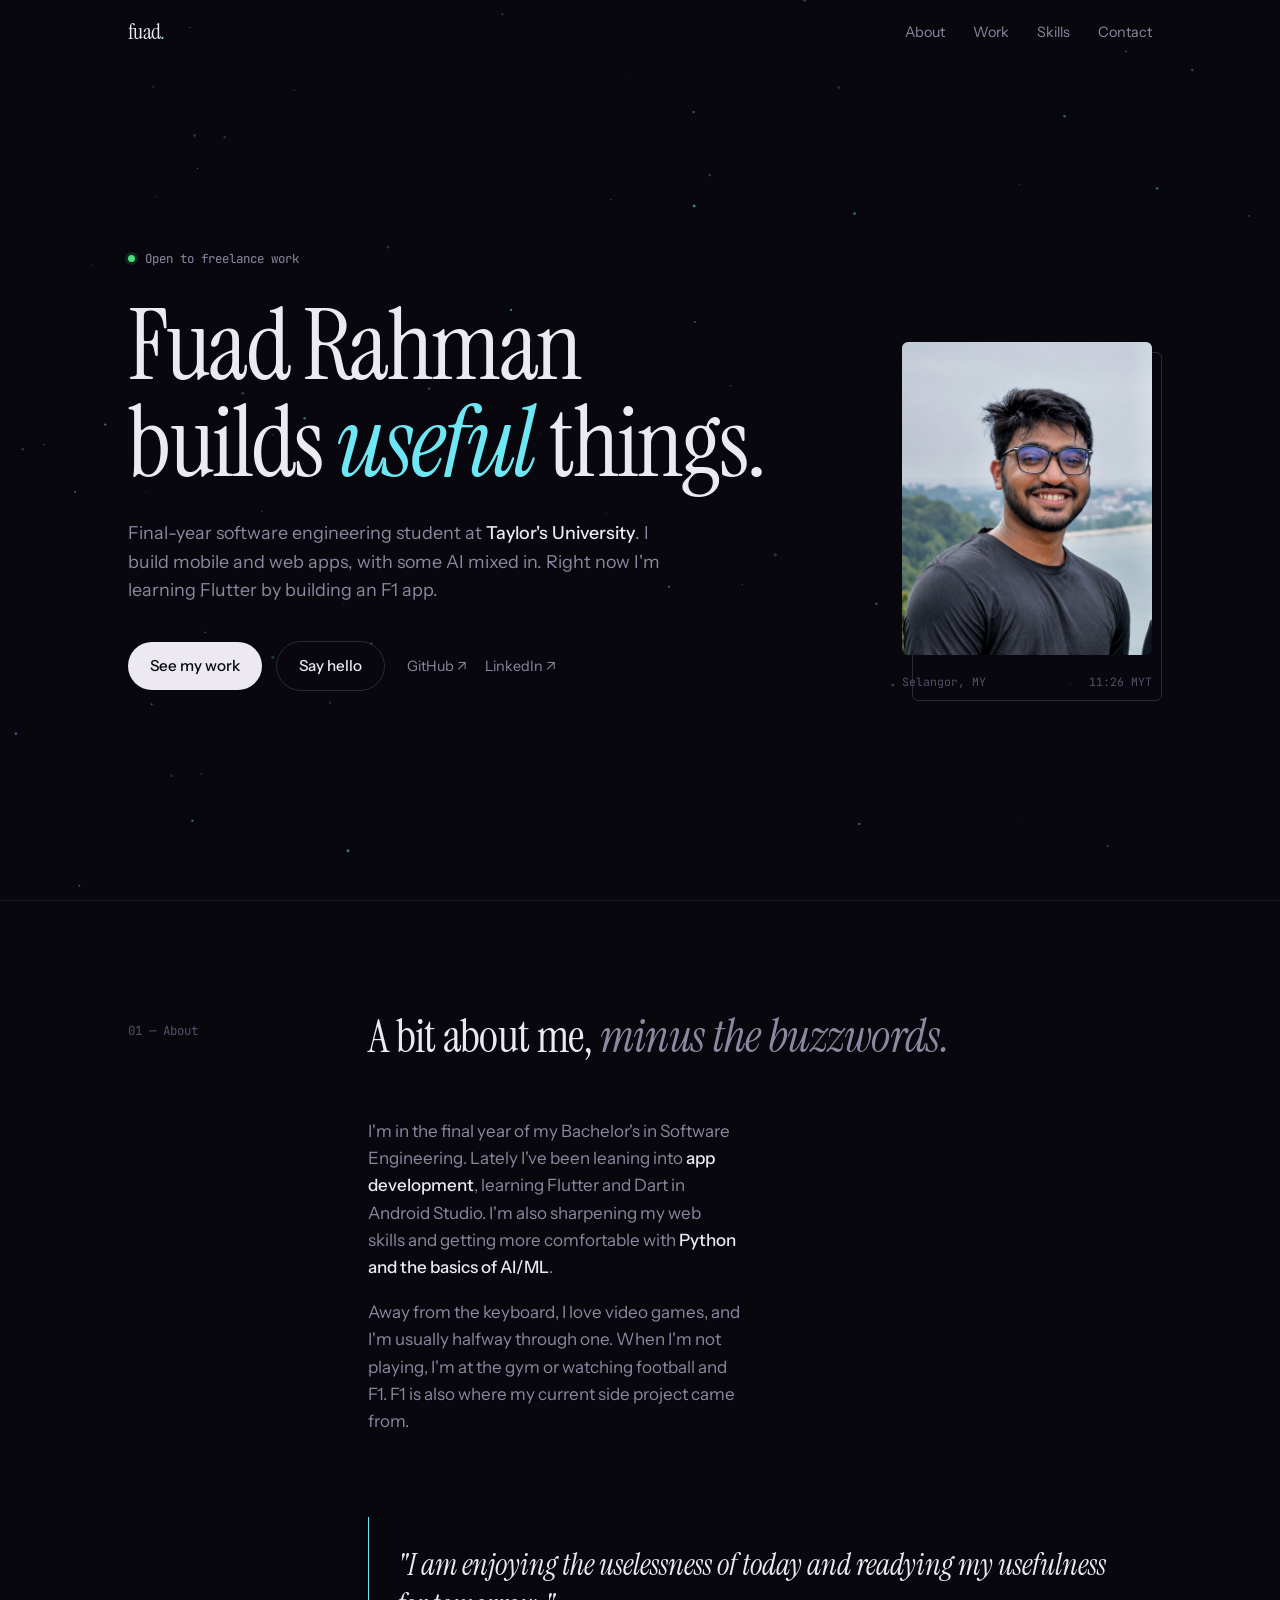
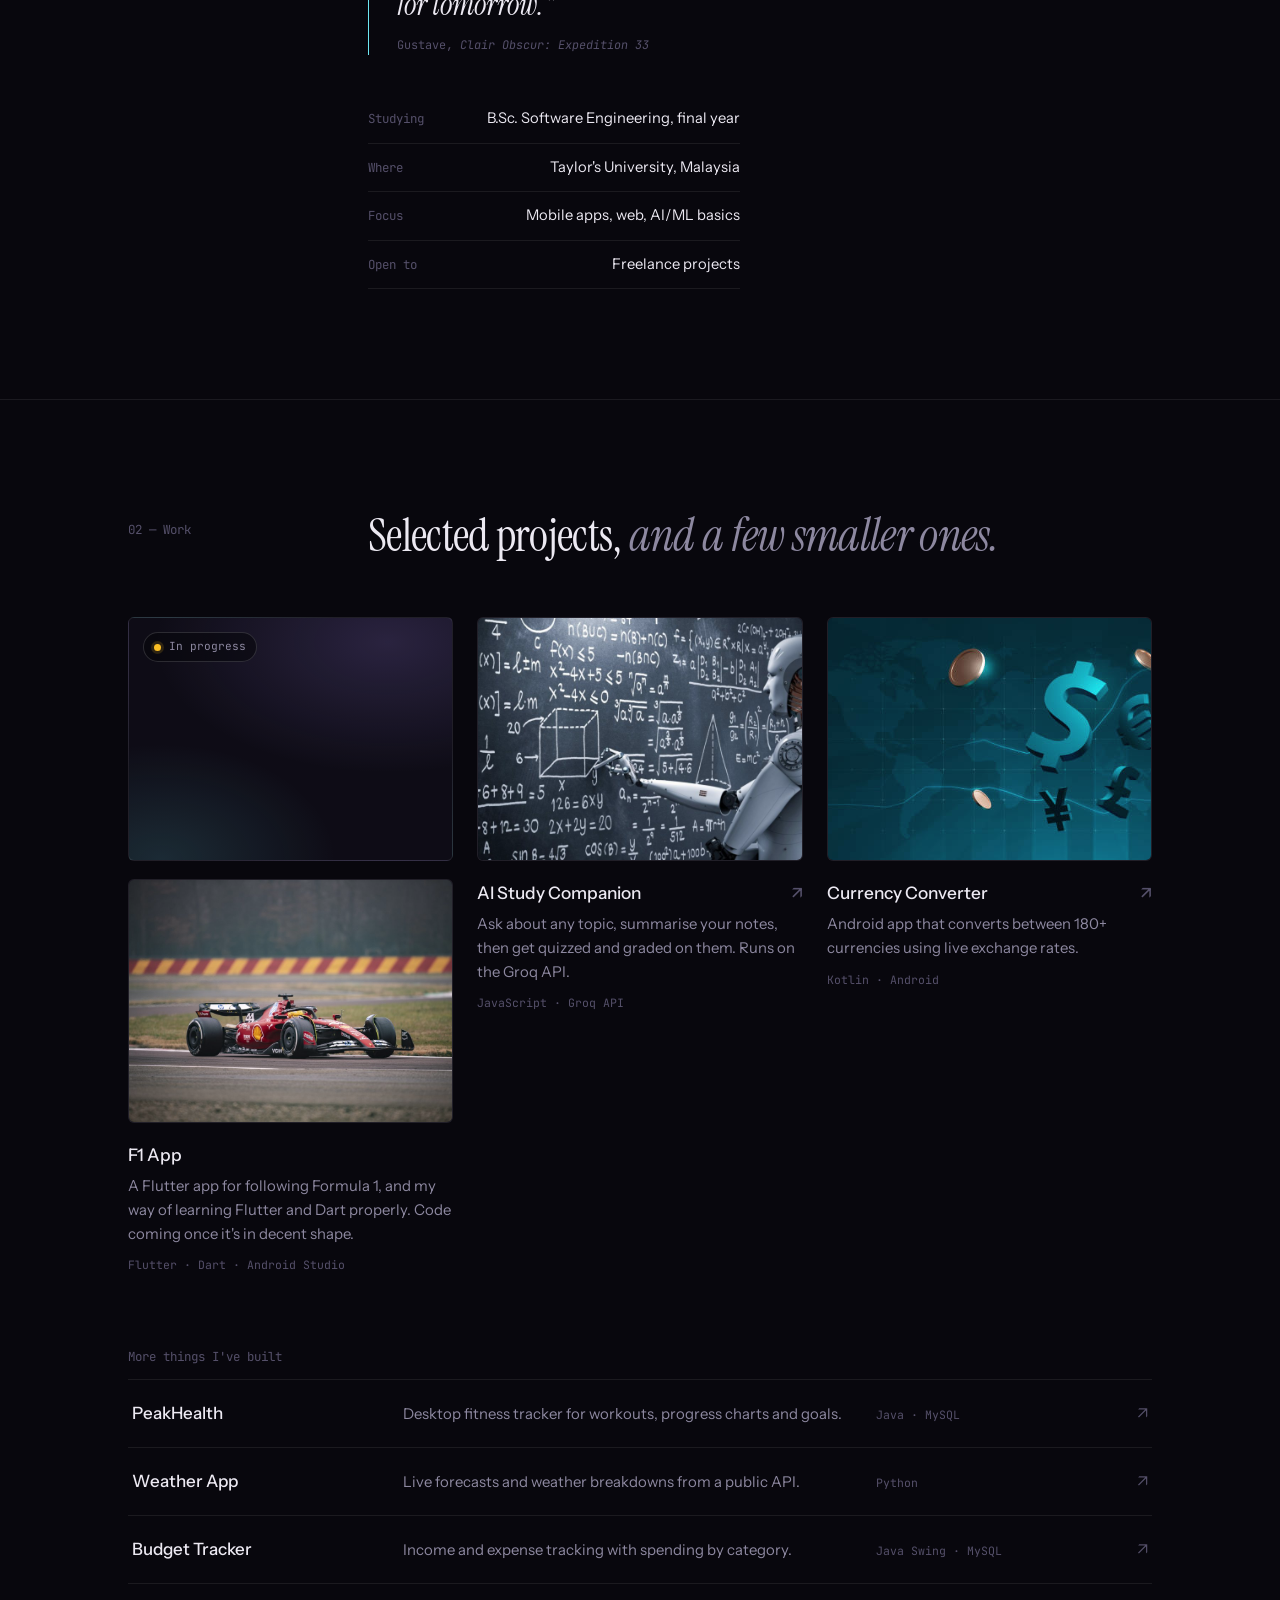
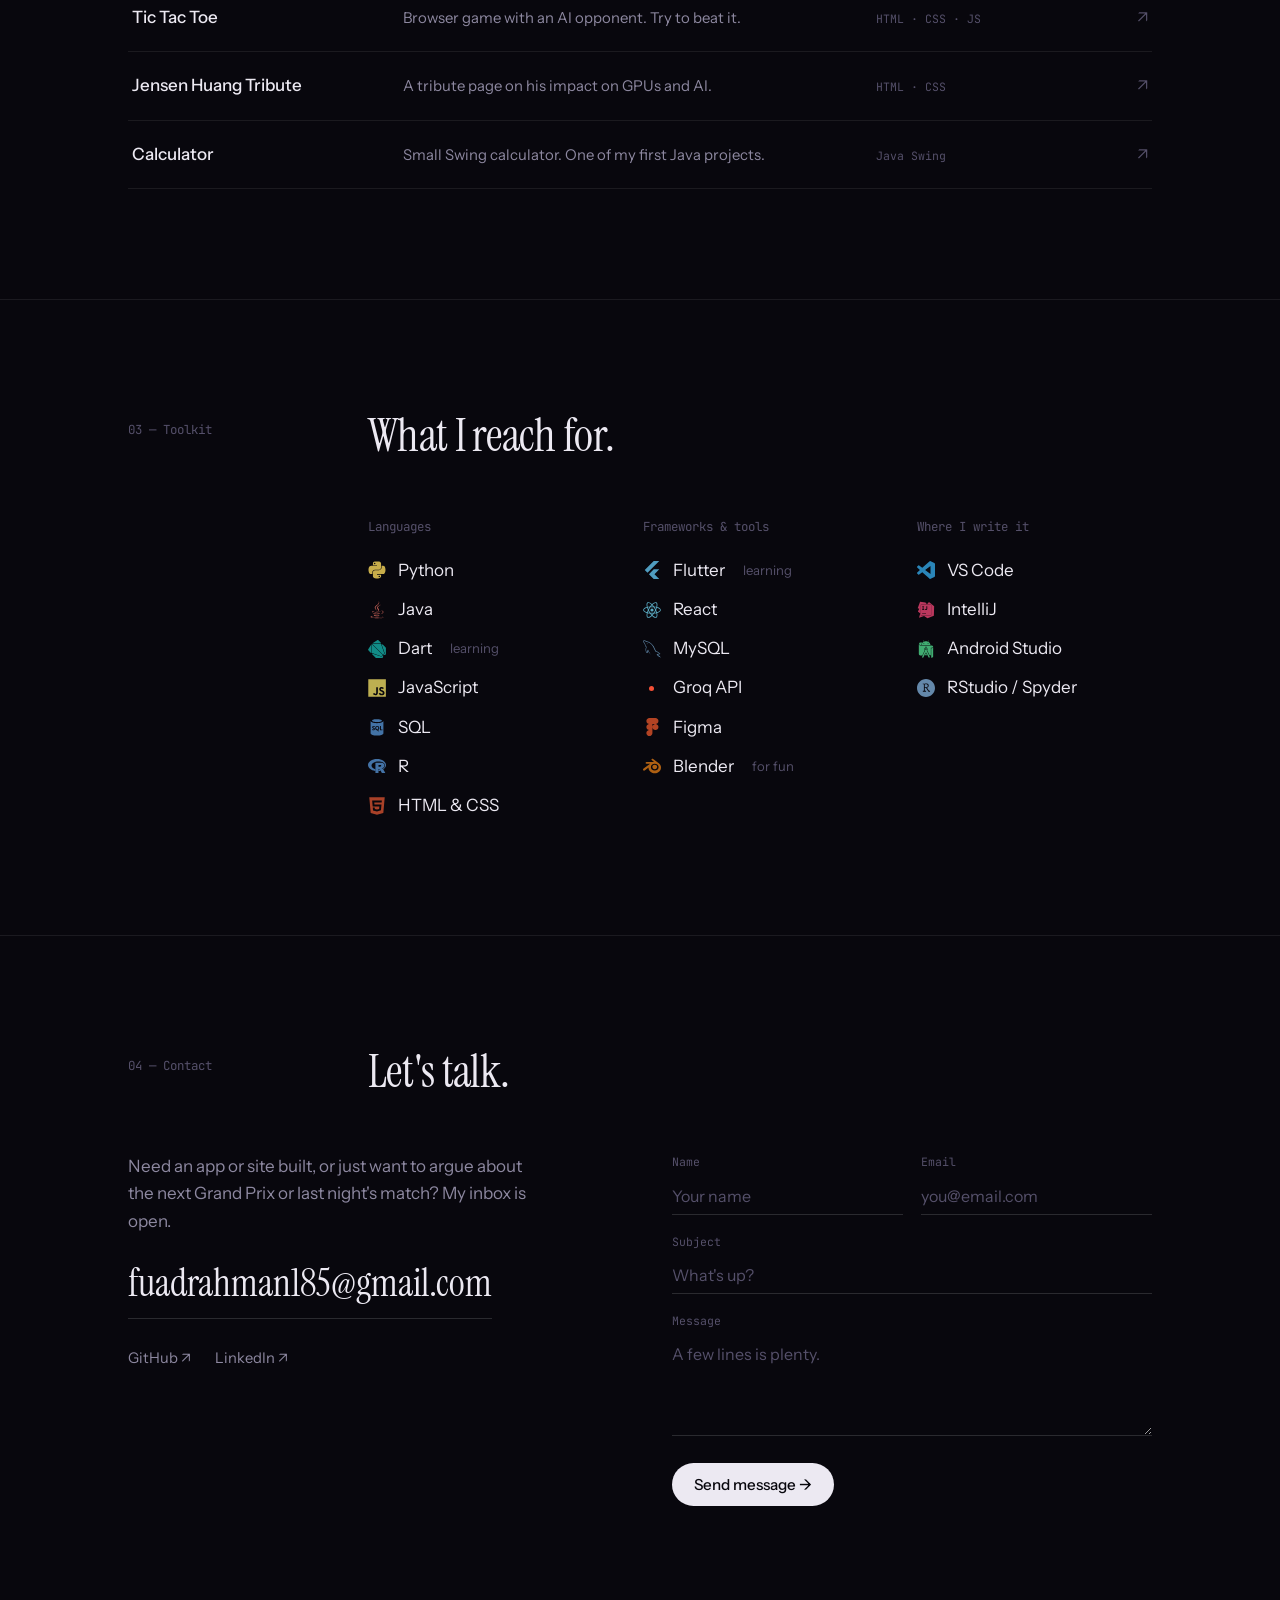
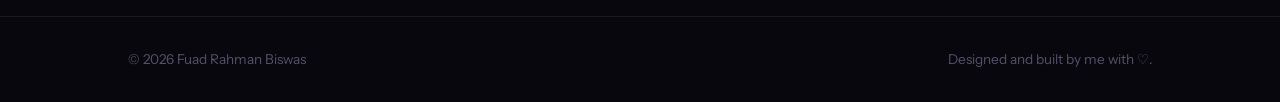
==== commit 24bbbc56: "Update index.html" ====
--- a/index.html
+++ b/index.html
@@ -264,8 +264,8 @@
       <div class="feat fade">
         <div class="feat-img wip">
           <span class="wip-tag"><span class="dot"></span>In progress</span>
-          <span class="wip-mark">F1</span>
-        </div>
+        </div>
+        <div class="feat-img"><img src="Assets/image/f1-race.jpg" alt="F1 Companion screenshot" loading="lazy"></div>
         <h3>F1 App</h3>
         <p>A Flutter app for following Formula 1, and my way of learning Flutter and Dart properly. Code coming once it's in decent shape.</p>
         <div class="stack">Flutter · Dart · Android Studio</div>
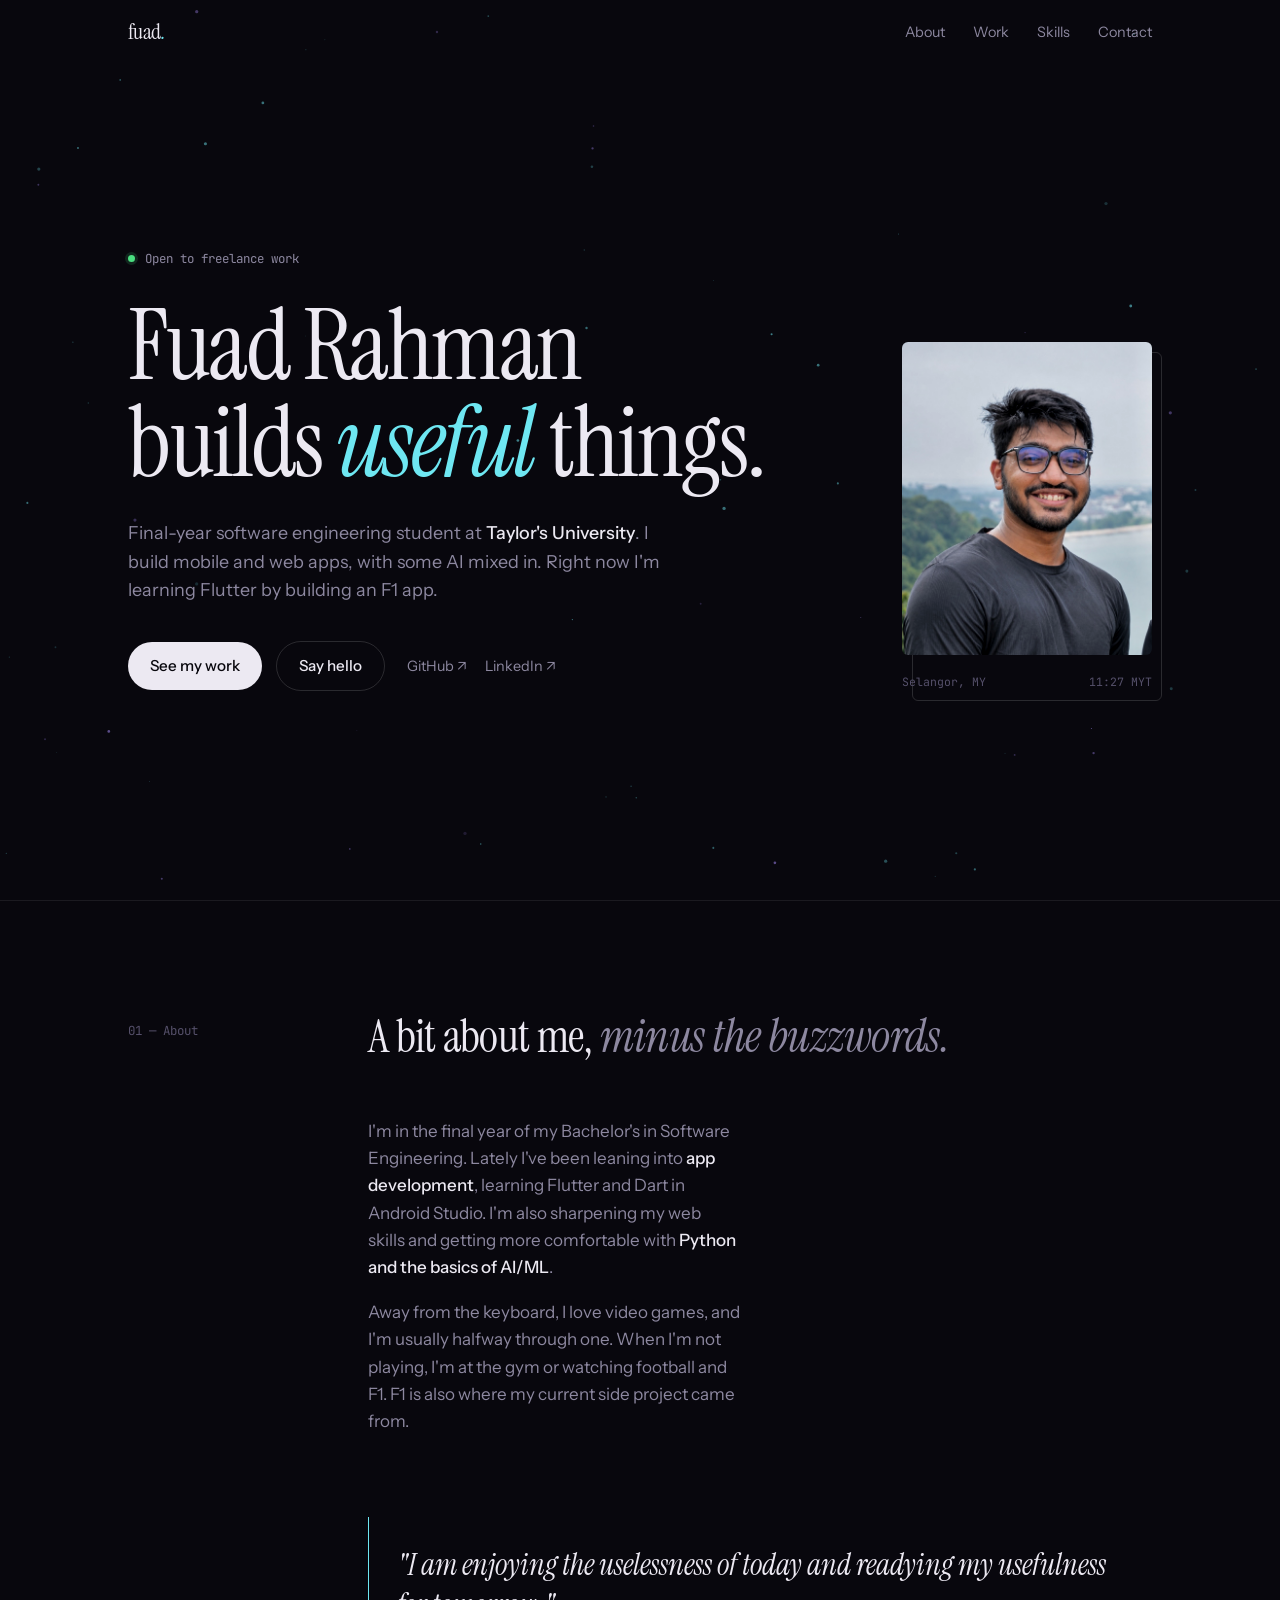
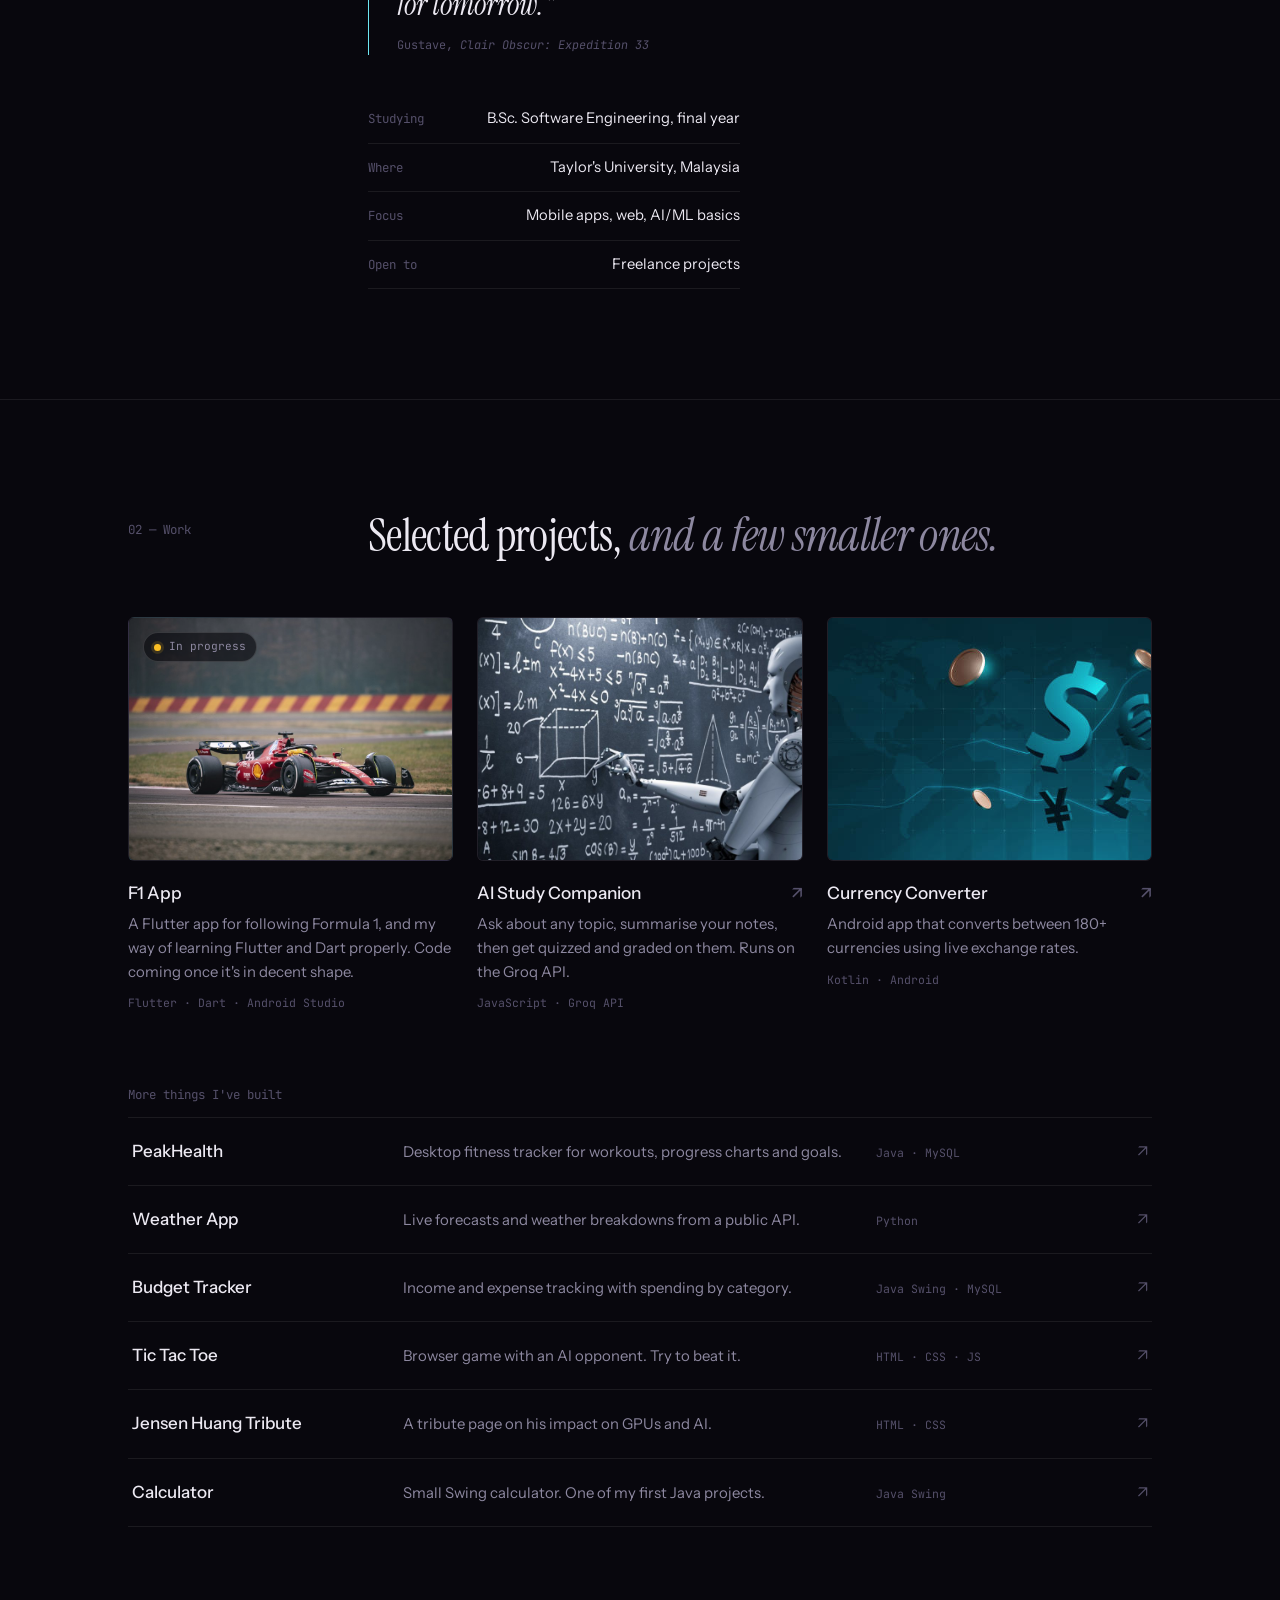
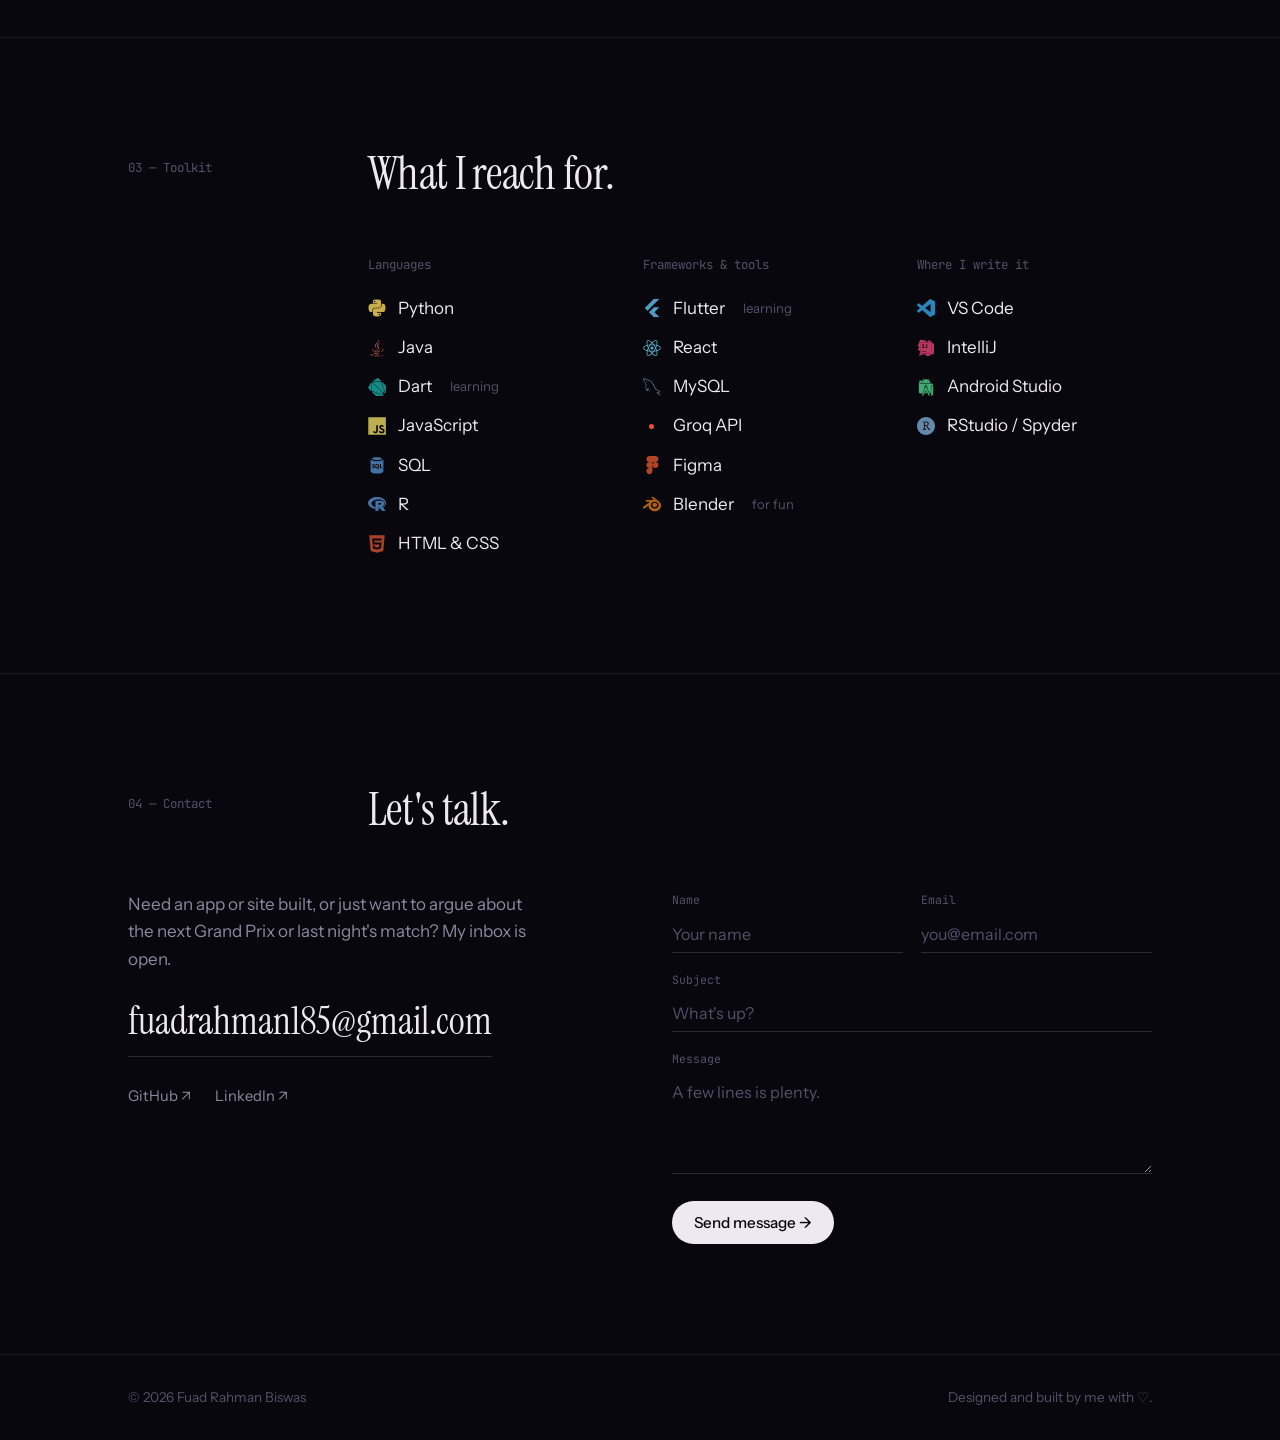
==== commit 20e9a2d4: "Update index.html" ====
--- a/index.html
+++ b/index.html
@@ -263,9 +263,9 @@
     <div class="featured">
       <div class="feat fade">
         <div class="feat-img wip">
+          <img src="Assets/image/f1-race.jpg" alt="F1 app screenshot" loading="lazy">
           <span class="wip-tag"><span class="dot"></span>In progress</span>
         </div>
-        <div class="feat-img"><img src="Assets/image/f1-race.jpg" alt="F1 Companion screenshot" loading="lazy"></div>
         <h3>F1 App</h3>
         <p>A Flutter app for following Formula 1, and my way of learning Flutter and Dart properly. Code coming once it's in decent shape.</p>
         <div class="stack">Flutter · Dart · Android Studio</div>
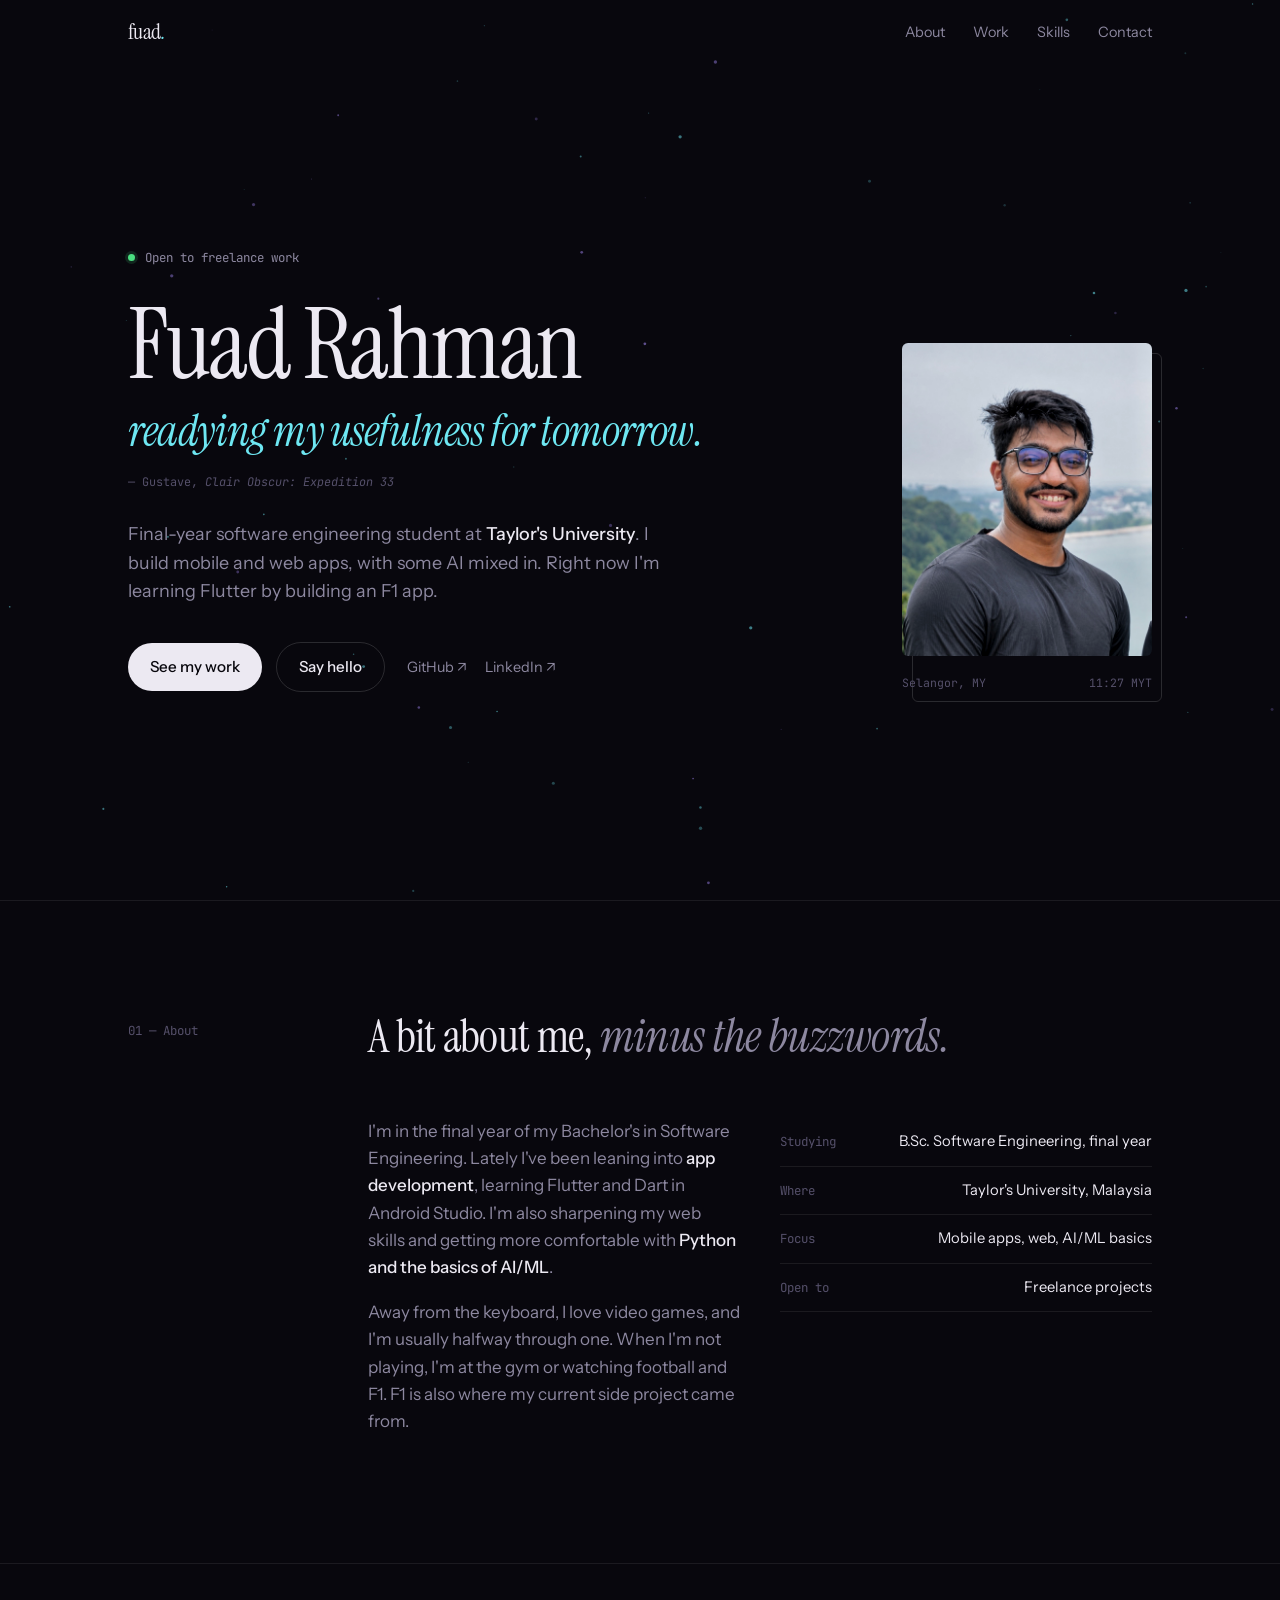
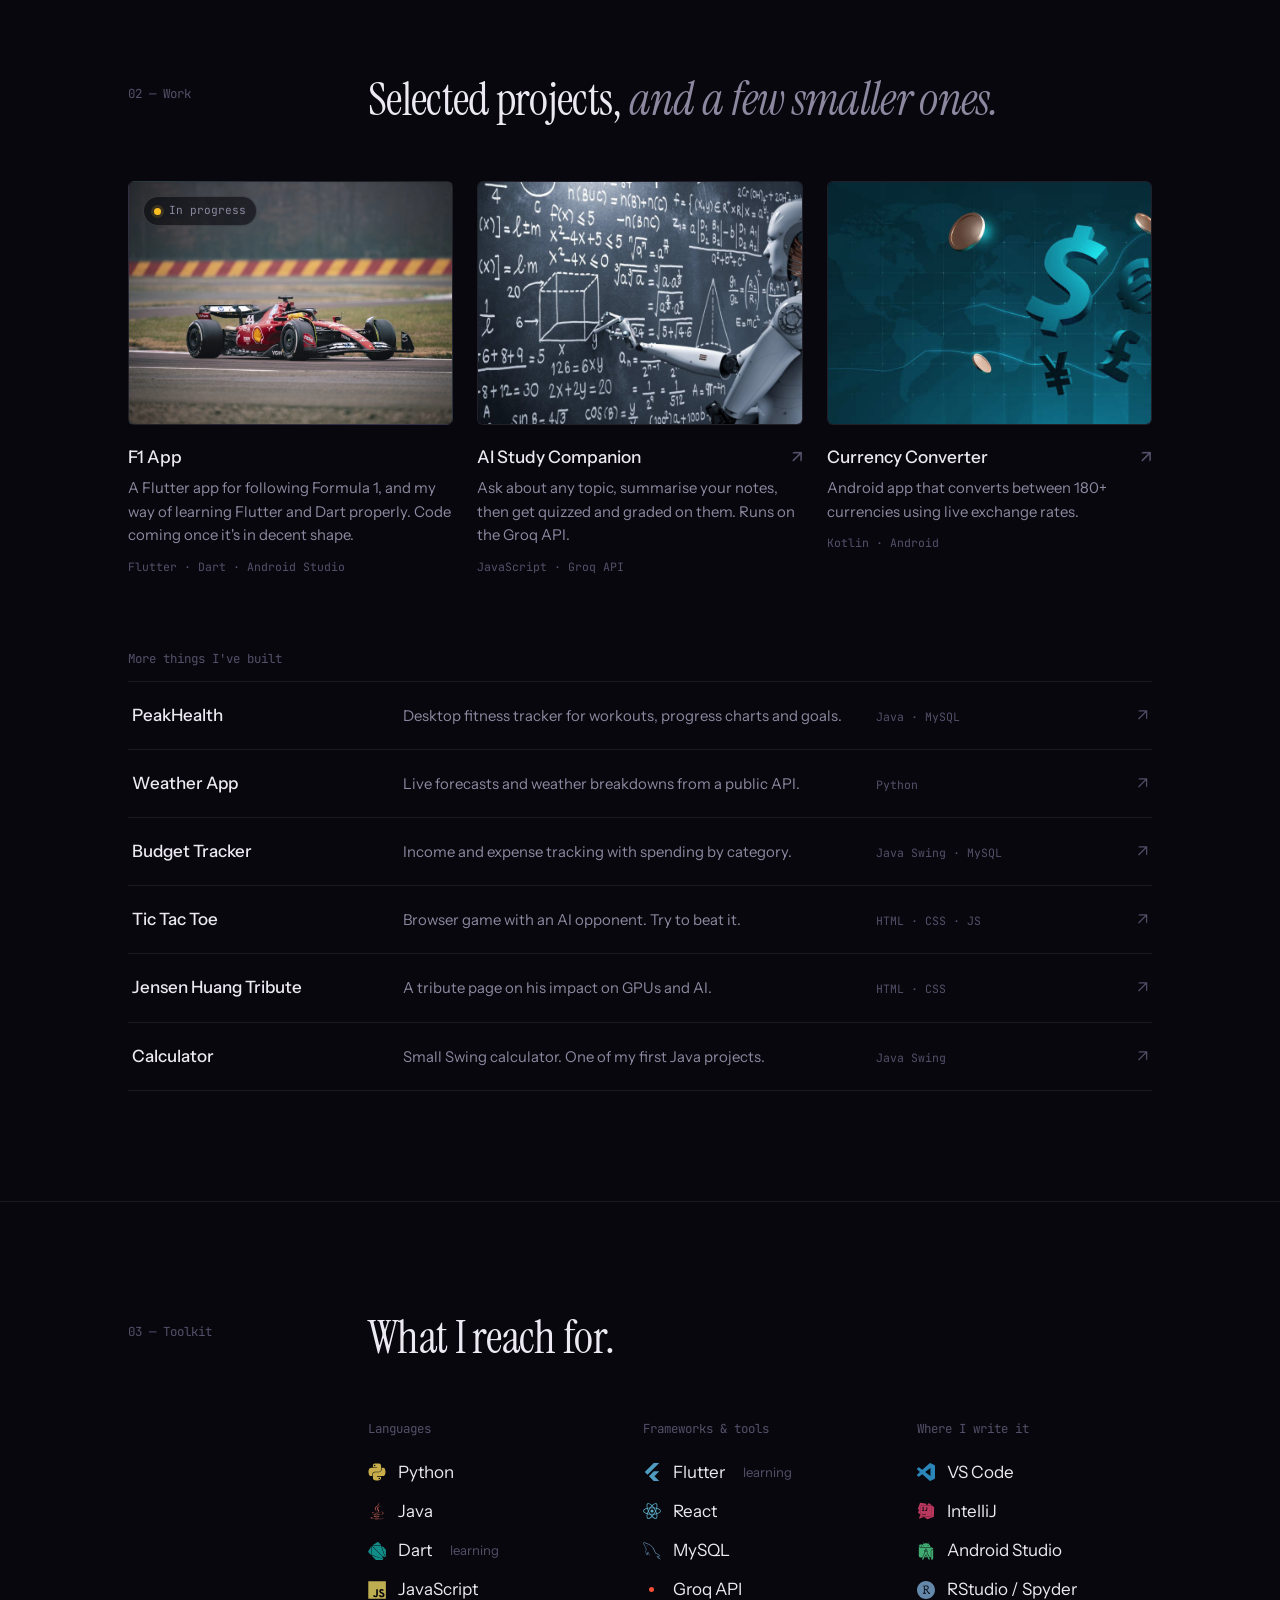
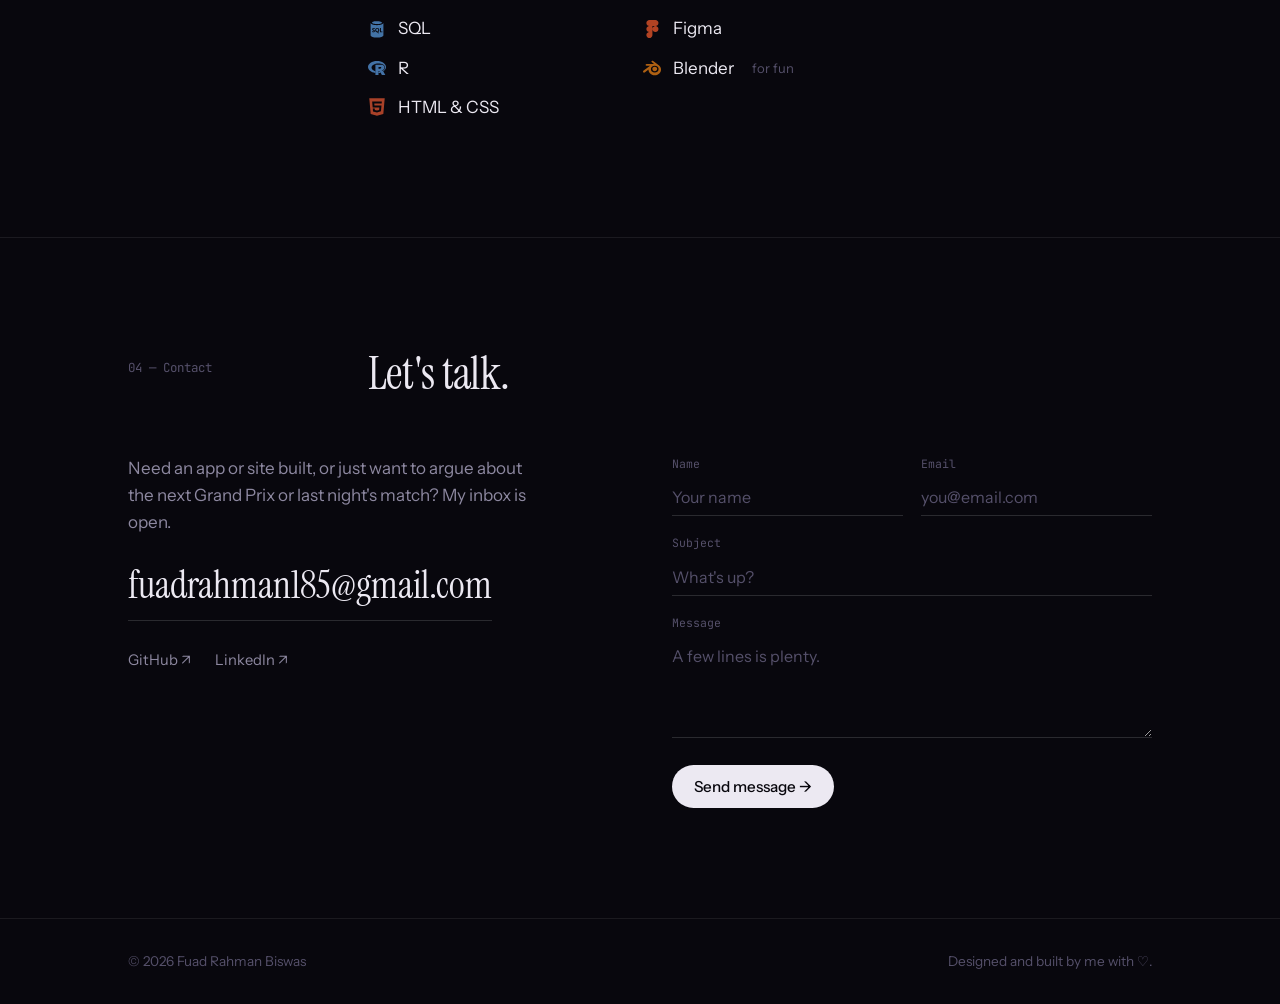
==== commit 1a6982e8: "Update index.html" ====
--- a/index.html
+++ b/index.html
@@ -47,8 +47,9 @@
 .hero-grid{display:grid;grid-template-columns:1fr auto;gap:64px;align-items:end;width:100%}
 .eyebrow{font-family:var(--mono);font-size:.78rem;color:var(--muted);display:flex;align-items:center;gap:10px;margin-bottom:28px}
 .dot{width:7px;height:7px;border-radius:50%;background:#4ade80;box-shadow:0 0 0 3px rgba(74,222,128,.15)}
-h1{font-family:var(--serif);font-weight:400;font-size:clamp(3rem,8vw,6.2rem);line-height:.98;letter-spacing:-.025em;margin-bottom:28px}
-h1 em{color:var(--accent);font-style:italic}
+h1{font-family:var(--serif);font-weight:400;font-size:clamp(3rem,8vw,6.2rem);line-height:.98;letter-spacing:-.025em;margin-bottom:16px}
+h1 em{color:var(--accent);font-style:italic;display:block;font-size:.44em;line-height:1.15;letter-spacing:-.01em;margin-top:14px}
+.h1-credit{font-family:var(--mono);font-size:.74rem;color:var(--faint);margin-bottom:28px}
 .lede{max-width:540px;color:var(--muted);font-size:1.12rem;margin-bottom:36px}
 .lede strong{color:var(--text);font-weight:500}
 .actions{display:flex;gap:14px;flex-wrap:wrap;align-items:center}
@@ -207,7 +208,8 @@
   <div class="wrap hero-grid">
     <div>
       <div class="eyebrow"><span class="dot"></span>Open to freelance work</div>
-      <h1>Fuad Rahman<br>builds <em>useful</em> things.</h1>
+      <h1>Fuad Rahman <em>readying my usefulness for tomorrow.</em></h1>
+      <p class="h1-credit">— Gustave, <i>Clair Obscur: Expedition 33</i></p>
       <p class="lede">Final-year software engineering student at <strong>Taylor's University</strong>. I build mobile and web apps, with some AI mixed in. Right now I'm learning Flutter by building an F1 app.</p>
       <div class="actions">
         <a href="#work" class="btn btn-main">See my work</a>
@@ -238,10 +240,6 @@
           <p>I'm in the final year of my Bachelor's in Software Engineering. Lately I've been leaning into <strong>app development</strong>, learning Flutter and Dart in Android Studio. I'm also sharpening my web skills and getting more comfortable with <strong>Python and the basics of AI/ML</strong>.</p>
           <p>Away from the keyboard, I love video games, and I'm usually halfway through one. When I'm not playing, I'm at the gym or watching football and F1. F1 is also where my current side project came from.</p>
         </div>
-        <figure class="quote">
-          <blockquote>"I am enjoying the uselessness of today and readying my usefulness for tomorrow."</blockquote>
-          <figcaption>Gustave, <i>Clair Obscur: Expedition 33</i> </figcaption>
-        </figure>
         <ul class="facts">
           <li><span>Studying</span><span>B.Sc. Software Engineering, final year</span></li>
           <li><span>Where</span><span>Taylor's University, Malaysia</span></li>
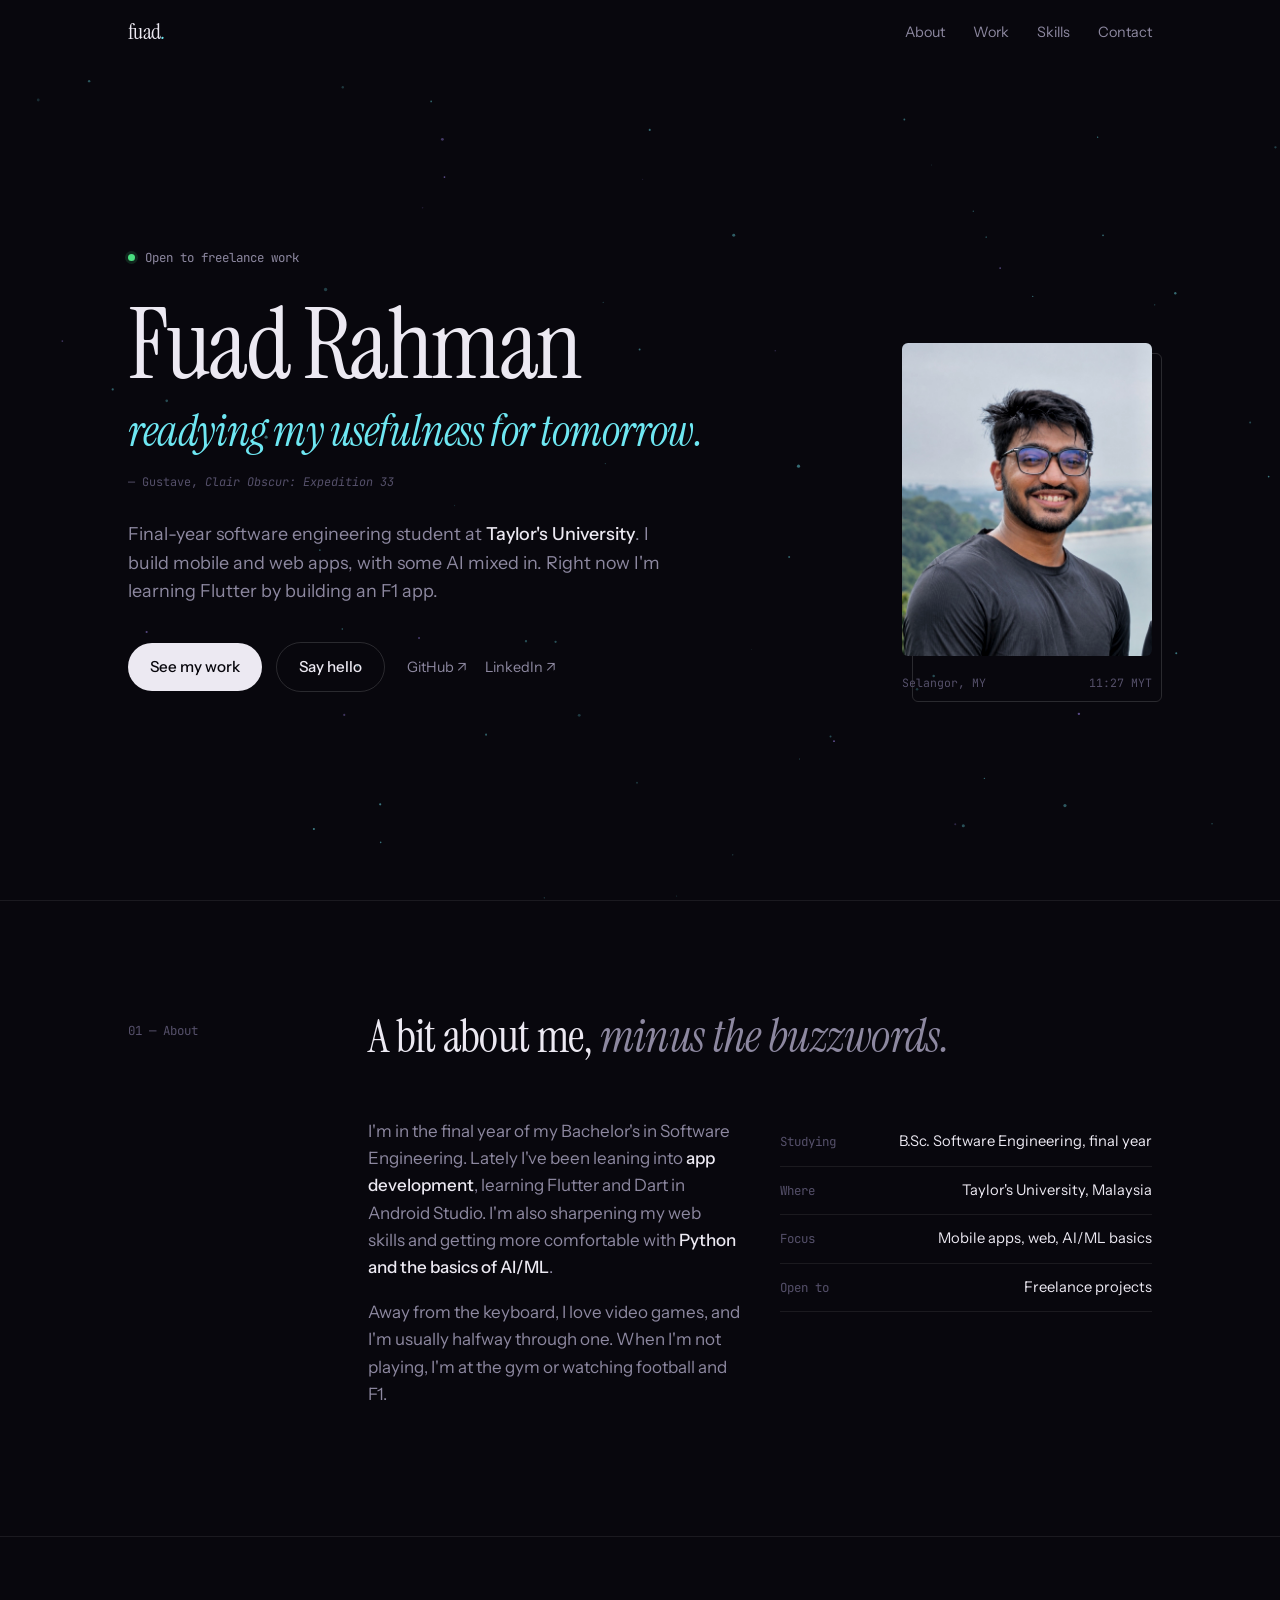
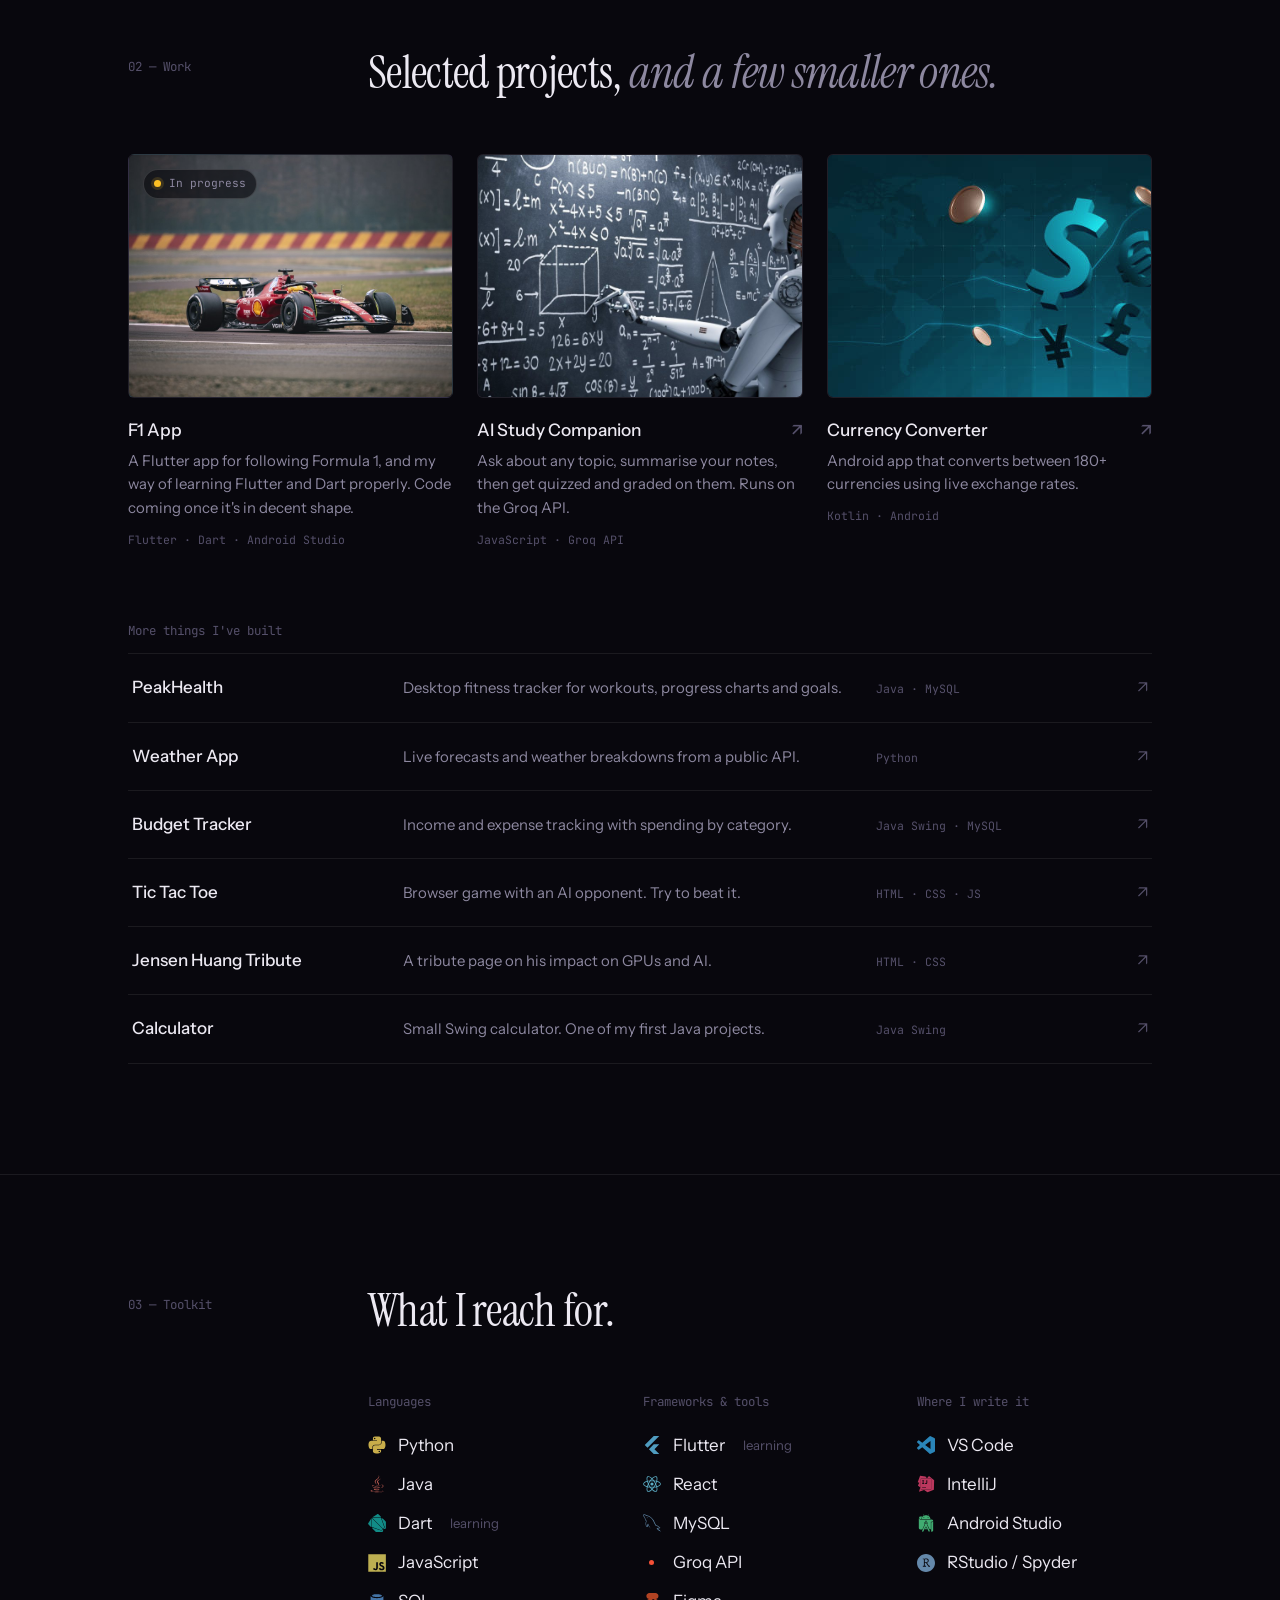
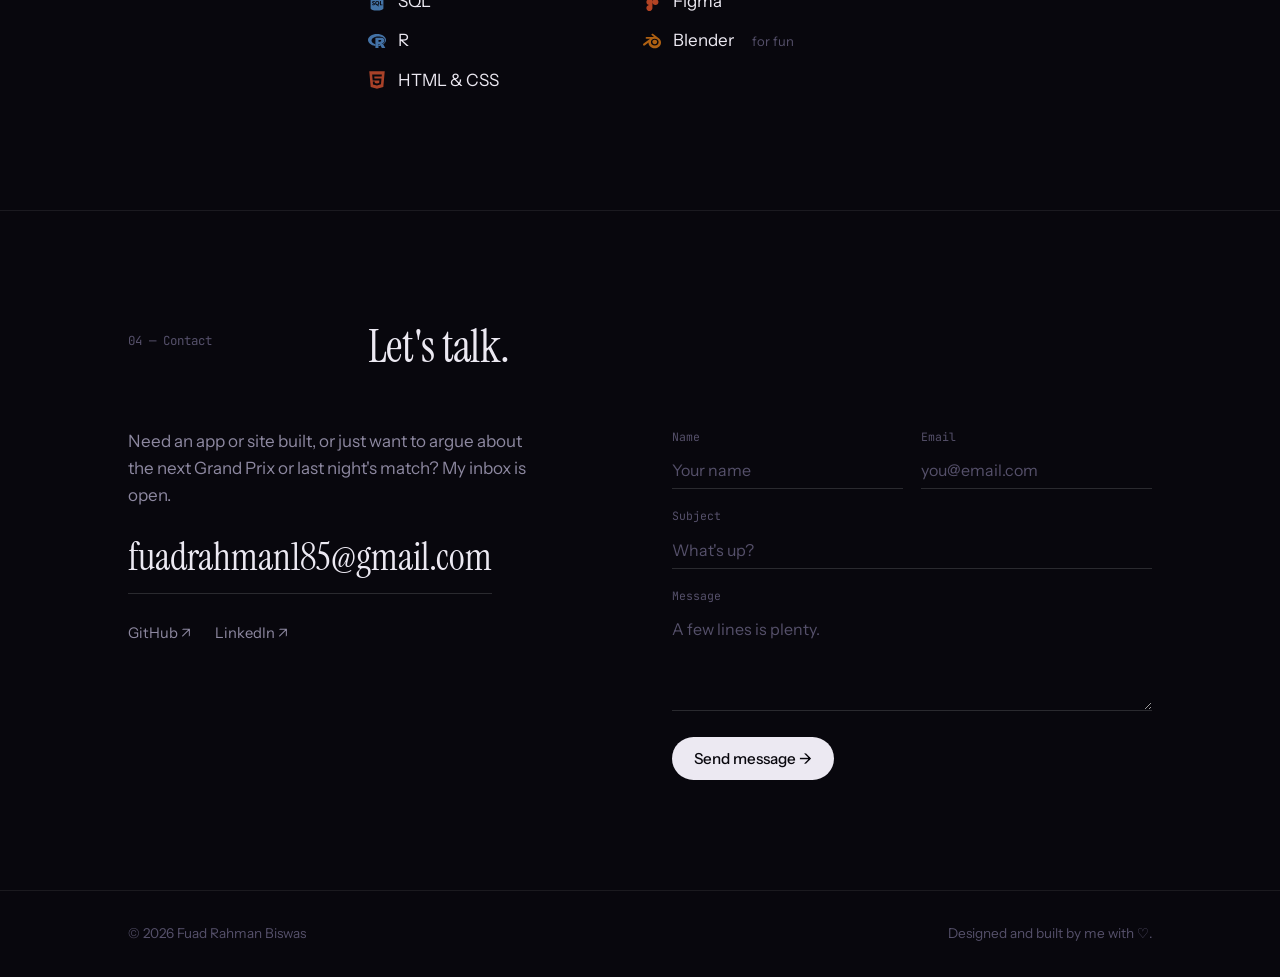
==== commit 3531d654: "Update index.html" ====
--- a/index.html
+++ b/index.html
@@ -238,7 +238,7 @@
       <div class="about-cols">
         <div>
           <p>I'm in the final year of my Bachelor's in Software Engineering. Lately I've been leaning into <strong>app development</strong>, learning Flutter and Dart in Android Studio. I'm also sharpening my web skills and getting more comfortable with <strong>Python and the basics of AI/ML</strong>.</p>
-          <p>Away from the keyboard, I love video games, and I'm usually halfway through one. When I'm not playing, I'm at the gym or watching football and F1. F1 is also where my current side project came from.</p>
+          <p>Away from the keyboard, I love video games, and I'm usually halfway through one. When I'm not playing, I'm at the gym or watching football and F1.</p>
         </div>
         <ul class="facts">
           <li><span>Studying</span><span>B.Sc. Software Engineering, final year</span></li>
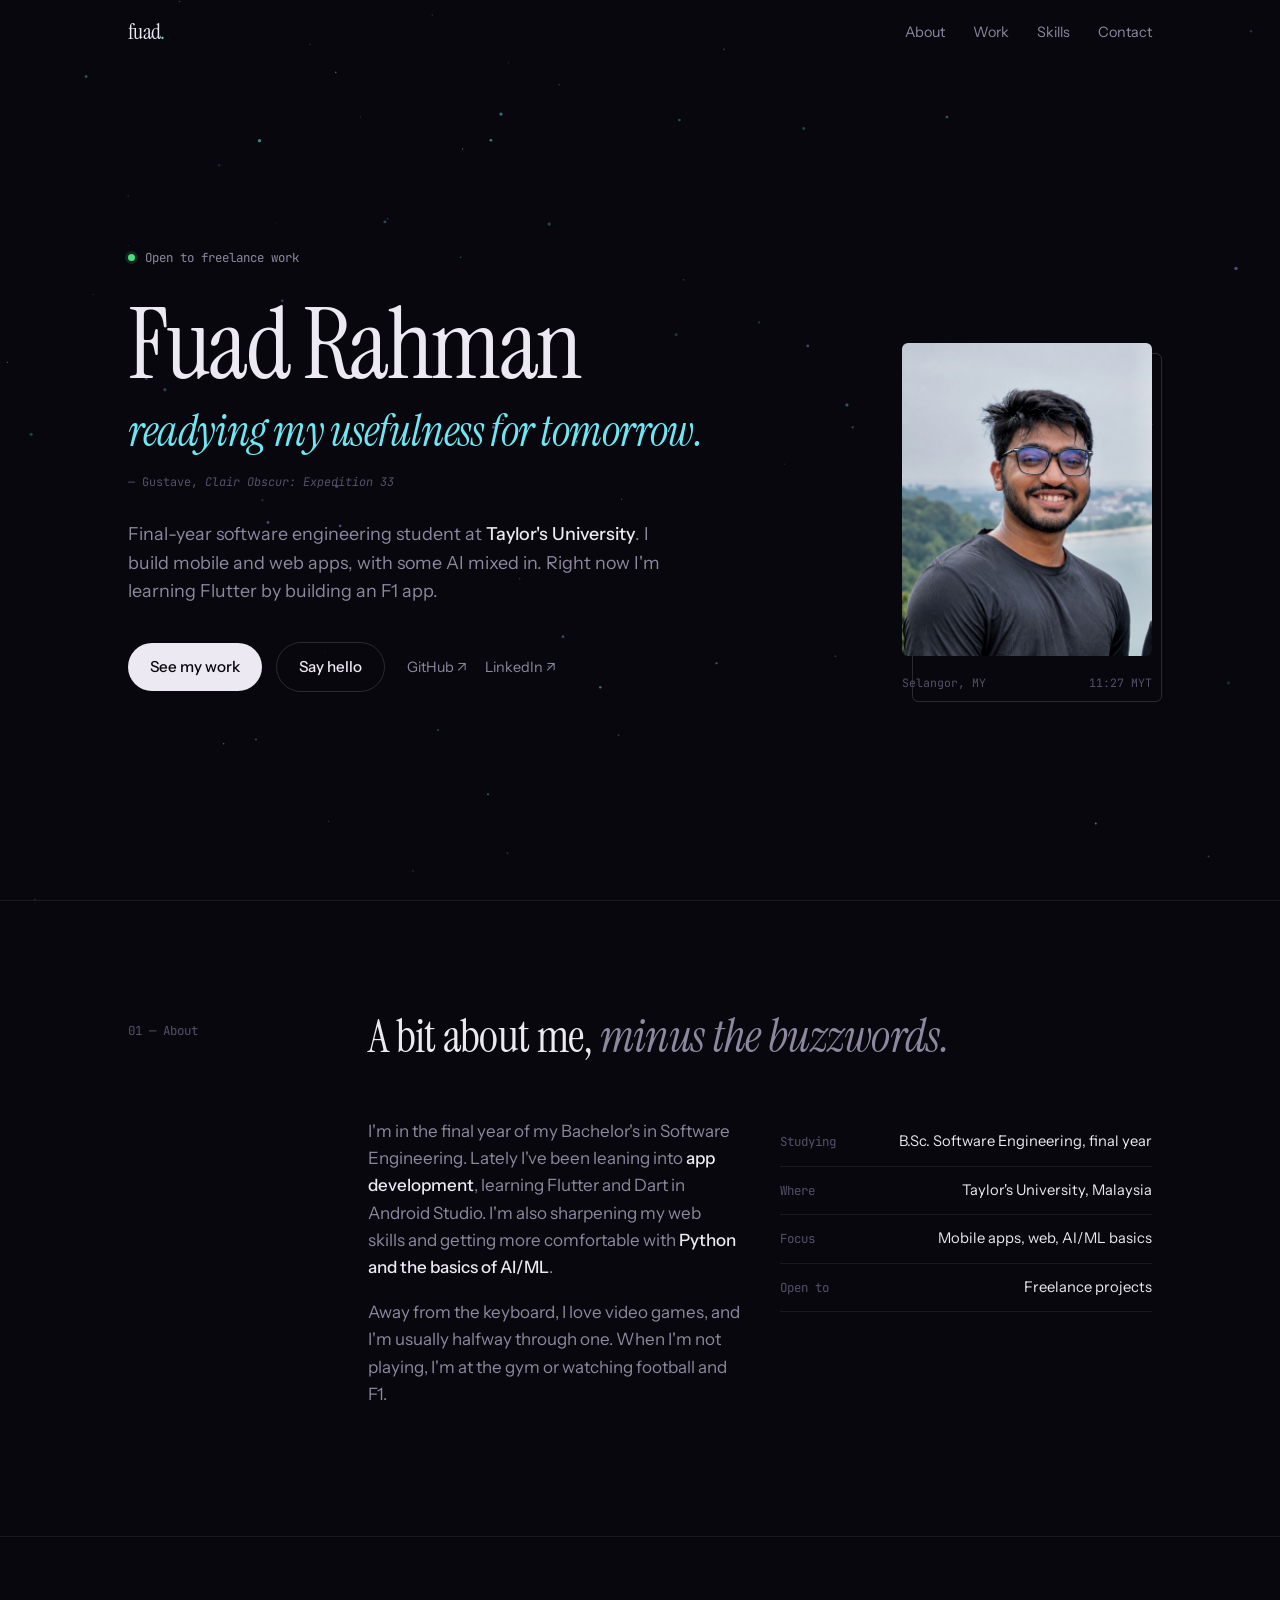
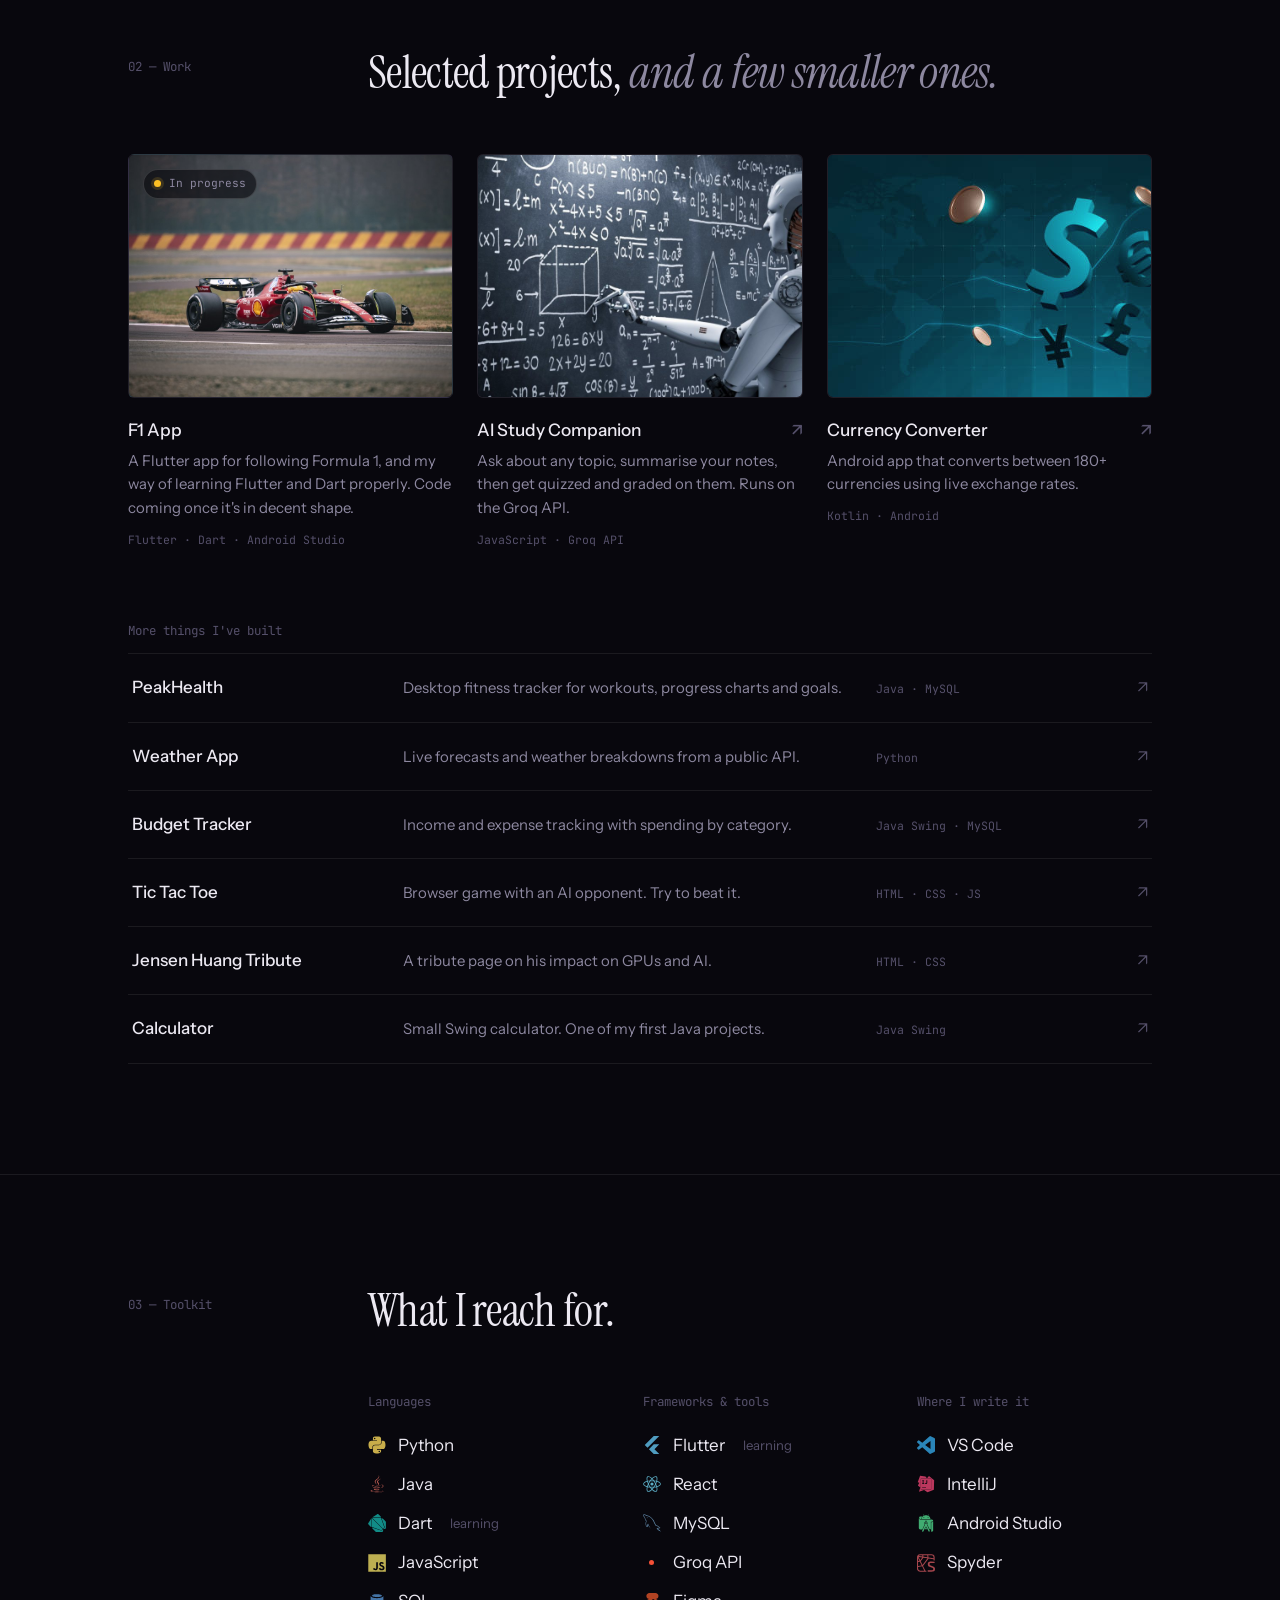
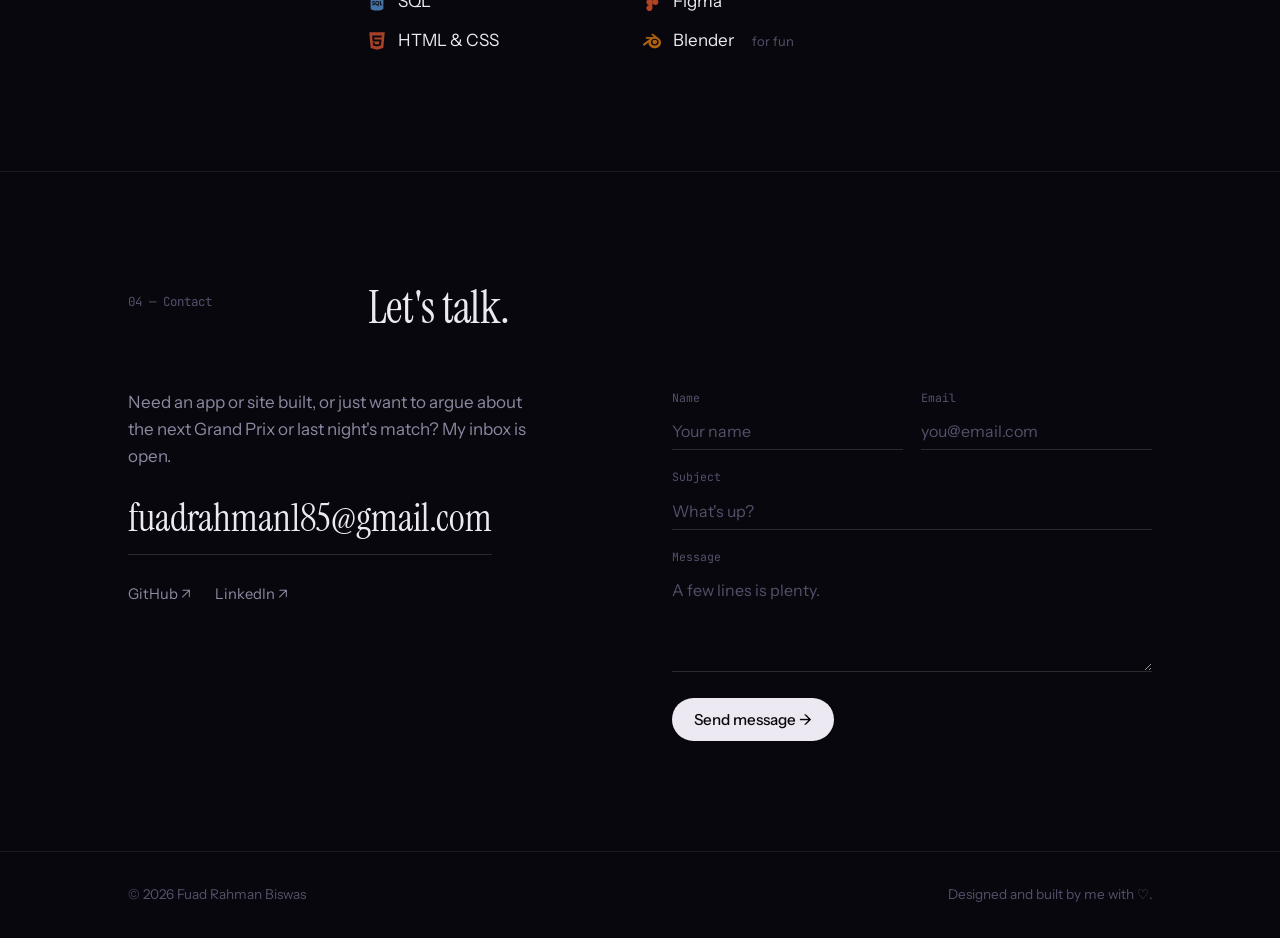
==== commit 1e7921b5: "Update index.html" ====
--- a/index.html
+++ b/index.html
@@ -129,7 +129,6 @@
 .ic-dart{--c:#00B4AB;--m:url("data:image/svg+xml,%3Csvg xmlns=%22http://www.w3.org/2000/svg%22 viewBox=%220 0 128 128%22%3E%3Cg fill=%22%2300A8E1%22%3E%3Cpath d=%22M86.6 25l3 .1c1.1.1 2.2.3 3.4.5l-2.5-7.4L75.7 3.5c-3.4-3.4-8-4.4-10.4-2.3L29.2 25.1l57.4-.1zm6.1 3.6c-1.2-.2-2.3-.4-3.3-.5l-2.9-.1-56 .1 78.6 78.6 6.1-13.8-22.5-64.3zM28.9 92.2l64.3 22.7 13.8-6.1-78.6-78.6v56.1l.1 2.7c0 .9.1 2 .4 3.2z%22/%3E%3Cpath d=%22M106.9 34.3c-2.6-2.6-7-5.1-11.3-6.5L118.4 93l-6.9 15.7 15.8-5.2V54.8l-20.4-20.5zm-13.5 83.8l-65-22.9c1.4 4.3 3.8 8.7 6.5 11.4l21.3 21.2 47.6.1 5.3-16.7-15.7 6.9zm-67.9-29l-.1-2.7V28.9L1.7 65.1C-.4 67.3.7 72 4 75.5l14.7 14.8 7.3 2.6c-.3-1.3-.5-2.5-.5-3.8z%22/%3E%3C/g%3E%3C/svg%3E")}
 .ic-javascript{--c:#F0DB4F;--m:url("data:image/svg+xml,%3Csvg xmlns=%22http://www.w3.org/2000/svg%22 viewBox=%220 0 128 128%22%3E%3Cpath fill=%22%23F0DB4F%22 d=%22M2 1v125h125V1H2zm66.119 106.513c-1.845 3.749-5.367 6.212-9.448 7.401-6.271 1.44-12.269.619-16.731-2.059-2.986-1.832-5.318-4.652-6.901-7.901l9.52-5.83c.083.035.333.487.667 1.071 1.214 2.034 2.261 3.474 4.319 4.485 2.022.69 6.461 1.131 8.175-2.427 1.047-1.81.714-7.628.714-14.065C58.433 78.073 58.48 68 58.48 58h11.709c0 11 .06 21.418 0 32.152.025 6.58.596 12.446-2.07 17.361zm48.574-3.308c-4.07 13.922-26.762 14.374-35.83 5.176-1.916-2.165-3.117-3.296-4.26-5.795 4.819-2.772 4.819-2.772 9.508-5.485 2.547 3.915 4.902 6.068 9.139 6.949 5.748.702 11.531-1.273 10.234-7.378-1.333-4.986-11.77-6.199-18.873-11.531-7.211-4.843-8.901-16.611-2.975-23.335 1.975-2.487 5.343-4.343 8.877-5.235l3.688-.477c7.081-.143 11.507 1.727 14.756 5.355.904.916 1.642 1.904 3.022 4.045-3.772 2.404-3.76 2.381-9.163 5.879-1.154-2.486-3.069-4.046-5.093-4.724-3.142-.952-7.104.083-7.926 3.403-.285 1.023-.226 1.975.227 3.665 1.273 2.903 5.545 4.165 9.377 5.926 11.031 4.474 14.756 9.271 15.672 14.981.882 4.916-.213 8.105-.38 8.581z%22/%3E%3C/svg%3E")}
 .ic-sql{--c:#4A90D9;--m:url("data:image/svg+xml,%3Csvg xmlns=%22http://www.w3.org/2000/svg%22 viewBox=%220 0 128 128%22%3E %3Cpath fill=%22%23005ba1%22 d=%22M64 8.25c-3.465.008-6.93.164-10.383.477a99.14 99.14 0 0 0-6.27.773c-1.874.305-3.738.68-5.585 1.125-1.602.39-3.188.86-4.75 1.398-.676.25-1.348.52-2.012.813-.871.383-1.715.824-2.531 1.316-.242.145-.477.301-.711.461a8.93 8.93 0 0 0-2.035 1.969 4.713 4.713 0 0 0-.532 1.047 3.53 3.53 0 0 0-.148 1.535c.047.32.133.629.262.926.14.312.316.61.527.879.36.472.77.902 1.223 1.281a12.48 12.48 0 0 0 2.418 1.602 23.158 23.158 0 0 0 3.218 1.421c-.117.036-.234.075-.355.114a81.115 81.115 0 0 0 6.758 1.847c2.281.524 4.586.946 6.906 1.266 2.316.324 4.648.547 6.988.668a78.84 78.84 0 0 0 7.012.05c2.273.063 4.55.028 6.82-.105a80.66 80.66 0 0 0 6.778-.71c.468-.06.922-.13 1.37-.192.61-.09 1.216-.184 1.821-.285a57.39 57.39 0 0 0 3.89-.746 55.06 55.06 0 0 0 6.63-1.899c.89-.34 1.77-.715 2.629-1.133a19.913 19.913 0 0 0 2.148-1.242 11.382 11.382 0 0 0 1.578-1.324c.39-.418.727-.89.988-1.402.211-.461.325-.961.336-1.47a3.26 3.26 0 0 0-.406-1.585 4.68 4.68 0 0 0-.71-1.027 9.27 9.27 0 0 0-1.024-.973 10.43 10.43 0 0 0-.614-.484 14.733 14.733 0 0 0-1.484-.903 22.605 22.605 0 0 0-3.77-1.683 53.427 53.427 0 0 0-7.453-2.016 78.118 78.118 0 0 0-5.93-.973 97.165 97.165 0 0 0-6.558-.609c-2.344-.145-4.691-.21-7.039-.207ZM18.418 20.055v87.89c0 9.032 20.055 16.356 44.941 16.5H64c25.172 0 45.582-7.113 45.582-16.5v-87.89c0 9.172-20.41 16.496-45.582 16.496s-45.582-7.11-45.582-16.496Zm22.117 36.48c2.422-.097 4.836.29 7.11 1.137v6.113a11.533 11.533 0 0 0-7.11-2.062 4.847 4.847 0 0 0-2.988.855 2.418 2.418 0 0 0-1.067 2.133 3.13 3.13 0 0 0 .852 2.277 13.064 13.064 0 0 0 3.629 2.203 17.225 17.225 0 0 1 5.902 4.055 7.458 7.458 0 0 1 1.778 4.977 7.681 7.681 0 0 1-2.348 6.468 13.364 13.364 0 0 1-8.39 2.348 15.411 15.411 0 0 1-7.61-1.707v-6.613a11.801 11.801 0 0 0 7.75 2.988 5.786 5.786 0 0 0 3.203-.781 2.712 2.712 0 0 0 1.137-2.207 2.982 2.982 0 0 0-1.067-2.274 20.558 20.558 0 0 0-4.41-2.562c-4.836-2.133-7.11-4.977-7.11-8.602a7.68 7.68 0 0 1 2.985-6.332 11.67 11.67 0 0 1 7.754-2.414Zm25.598.281a14.228 14.228 0 0 1 7.113 1.852A12.87 12.87 0 0 1 78.223 64a16.509 16.509 0 0 1 2.347 7.54 16.634 16.634 0 0 1-2.347 8.956 12.736 12.736 0 0 1-7.114 5.406l8.75 7.82h-8.605l-6.117-7.109a14.679 14.679 0 0 1-7.11-2.133 12.526 12.526 0 0 1-4.906-5.261 16.06 16.06 0 0 1-1.707-7.114A17.48 17.48 0 0 1 53.262 64a13.217 13.217 0 0 1 5.191-5.262 15.015 15.015 0 0 1 7.68-1.922Zm19.199.075h6.402v24.175h11.094v5.192H85.332Zm-19.484 4.906a7.104 7.104 0 0 0-5.547 2.629 10.903 10.903 0 0 0-2.063 7.113 10.842 10.842 0 0 0 2.063 7.11 6.538 6.538 0 0 0 5.406 2.558 6.673 6.673 0 0 0 5.402-2.488 10.355 10.355 0 0 0 1.993-7.18c.156-2.52-.52-5.016-1.918-7.113a6.181 6.181 0 0 0-5.336-2.63Zm0 0%22/%3E %3C/svg%3E")}
-.ic-r{--c:#4A8FDB;--m:url("data:image/svg+xml,%3Csvg xmlns=%22http://www.w3.org/2000/svg%22 viewBox=%220 0 128 128%22%3E%3Cpath fill=%22%231f65b7%22 d=%22M64 14.6465v.002c-35.346 0-64 19.1902-64 42.8632 0 20.764 22.0464 38.0766 51.3164 42.0176v-12.83c-15.55-4.89-26.166-14.6943-26.166-25.9923 0-16.183 21.7795-29.3027 48.6465-29.3027 26.866 0 46.6914 8.9748 46.6914 29.3027 0 10.486-5.2715 17.9507-14.0645 22.7207 1.204.908 2.2184 2.073 2.9024 3.42l.3886.6543C121.0248 79.772 128 69.1888 128 57.5098c0-23.672-28.654-42.8633-64-42.8633zM52.7363 41.2637v72.084l21.834-.0098-.0039-28.2188h5.8613c1.199 0 1.7167.3481 2.9297 1.3301 1.454 1.177 3.8164 5.2383 3.8164 5.2383l11.5371 21.666 24.6739-.0097-15.2657-25.7403a8.388 8.388 0 0 0-1.4199-2.041c-.974-1.036-2.3255-1.8227-3.1055-2.2188-2.249-1.1375-6.12-2.3076-6.123-2.3085 0 0 19.08-1.4151 19.08-20.4141 0-18.999-19.9706-19.3574-19.9706-19.3574H52.7363zm22.0176 15.627 13.2188.0077s6.123-.3302 6.123 6.0098c0 6.216-6.123 6.2344-6.123 6.2344l-13.2247.0039.006-12.2559zm9.3457 32.6366c-2.612.257-5.3213.411-8.1133.463l.002 9.6288a88.362 88.362 0 0 0 12.4746-2.4902l-.502-.9414c-.68-1.268-1.3472-2.5426-2.0332-3.8066a41.01 41.01 0 0 0-1.828-2.8516v-.002z%22/%3E%3C/svg%3E")}
 .ic-html5{--c:#E44D26;--m:url("data:image/svg+xml,%3Csvg xmlns=%22http://www.w3.org/2000/svg%22 viewBox=%220 0 128 128%22%3E%3Cpath fill=%22%23E44D26%22 d=%22M9.032 2l10.005 112.093 44.896 12.401 45.02-12.387L118.968 2H9.032zm89.126 26.539l-.627 7.172L97.255 39H44.59l1.257 14h50.156l-.336 3.471-3.233 36.119-.238 2.27L64 102.609v.002l-.034.018-28.177-7.423L33.876 74h13.815l.979 10.919L63.957 89H64v-.546l15.355-3.875L80.959 67H33.261l-3.383-38.117L29.549 25h68.939l-.33 3.539z%22/%3E%3C/svg%3E")}
 .ic-flutter{--c:#54C5F8;--m:url("data:image/svg+xml,%3Csvg xmlns=%22http://www.w3.org/2000/svg%22 viewBox=%220 0 128 128%22%3E%3Cpath fill=%22%233FB6D3%22 d=%22M12.3 64.2L76.3 0h39.4L32.1 83.6zM76.3 128h39.4L81.6 93.9l34.1-34.8H76.3L42.2 93.5z%22/%3E%3C/svg%3E")}
 .ic-react{--c:#61DAFB;--m:url("data:image/svg+xml,%3Csvg xmlns=%22http://www.w3.org/2000/svg%22 viewBox=%220 0 128 128%22%3E%3Cg fill=%22%2361DAFB%22%3E%3Ccircle cx=%2264%22 cy=%2264%22 r=%2211.4%22/%3E%3Cpath d=%22M107.3 45.2c-2.2-.8-4.5-1.6-6.9-2.3.6-2.4 1.1-4.8 1.5-7.1 2.1-13.2-.2-22.5-6.6-26.1-1.9-1.1-4-1.6-6.4-1.6-7 0-15.9 5.2-24.9 13.9-9-8.7-17.9-13.9-24.9-13.9-2.4 0-4.5.5-6.4 1.6-6.4 3.7-8.7 13-6.6 26.1.4 2.3.9 4.7 1.5 7.1-2.4.7-4.7 1.4-6.9 2.3C8.2 50 1.4 56.6 1.4 64s6.9 14 19.3 18.8c2.2.8 4.5 1.6 6.9 2.3-.6 2.4-1.1 4.8-1.5 7.1-2.1 13.2.2 22.5 6.6 26.1 1.9 1.1 4 1.6 6.4 1.6 7.1 0 16-5.2 24.9-13.9 9 8.7 17.9 13.9 24.9 13.9 2.4 0 4.5-.5 6.4-1.6 6.4-3.7 8.7-13 6.6-26.1-.4-2.3-.9-4.7-1.5-7.1 2.4-.7 4.7-1.4 6.9-2.3 12.5-4.8 19.3-11.4 19.3-18.8s-6.8-14-19.3-18.8zM92.5 14.7c4.1 2.4 5.5 9.8 3.8 20.3-.3 2.1-.8 4.3-1.4 6.6-5.2-1.2-10.7-2-16.5-2.5-3.4-4.8-6.9-9.1-10.4-13 7.4-7.3 14.9-12.3 21-12.3 1.3 0 2.5.3 3.5.9zM81.3 74c-1.8 3.2-3.9 6.4-6.1 9.6-3.7.3-7.4.4-11.2.4-3.9 0-7.6-.1-11.2-.4-2.2-3.2-4.2-6.4-6-9.6-1.9-3.3-3.7-6.7-5.3-10 1.6-3.3 3.4-6.7 5.3-10 1.8-3.2 3.9-6.4 6.1-9.6 3.7-.3 7.4-.4 11.2-.4 3.9 0 7.6.1 11.2.4 2.2 3.2 4.2 6.4 6 9.6 1.9 3.3 3.7 6.7 5.3 10-1.7 3.3-3.4 6.6-5.3 10zm8.3-3.3c1.5 3.5 2.7 6.9 3.8 10.3-3.4.8-7 1.4-10.8 1.9 1.2-1.9 2.5-3.9 3.6-6 1.2-2.1 2.3-4.2 3.4-6.2zM64 97.8c-2.4-2.6-4.7-5.4-6.9-8.3 2.3.1 4.6.2 6.9.2 2.3 0 4.6-.1 6.9-.2-2.2 2.9-4.5 5.7-6.9 8.3zm-18.6-15c-3.8-.5-7.4-1.1-10.8-1.9 1.1-3.3 2.3-6.8 3.8-10.3 1.1 2 2.2 4.1 3.4 6.1 1.2 2.2 2.4 4.1 3.6 6.1zm-7-25.5c-1.5-3.5-2.7-6.9-3.8-10.3 3.4-.8 7-1.4 10.8-1.9-1.2 1.9-2.5 3.9-3.6 6-1.2 2.1-2.3 4.2-3.4 6.2zM64 30.2c2.4 2.6 4.7 5.4 6.9 8.3-2.3-.1-4.6-.2-6.9-.2-2.3 0-4.6.1-6.9.2 2.2-2.9 4.5-5.7 6.9-8.3zm22.2 21l-3.6-6c3.8.5 7.4 1.1 10.8 1.9-1.1 3.3-2.3 6.8-3.8 10.3-1.1-2.1-2.2-4.2-3.4-6.2zM31.7 35c-1.7-10.5-.3-17.9 3.8-20.3 1-.6 2.2-.9 3.5-.9 6 0 13.5 4.9 21 12.3-3.5 3.8-7 8.2-10.4 13-5.8.5-11.3 1.4-16.5 2.5-.6-2.3-1-4.5-1.4-6.6zM7 64c0-4.7 5.7-9.7 15.7-13.4 2-.8 4.2-1.5 6.4-2.1 1.6 5 3.6 10.3 6 15.6-2.4 5.3-4.5 10.5-6 15.5C15.3 75.6 7 69.6 7 64zm28.5 49.3c-4.1-2.4-5.5-9.8-3.8-20.3.3-2.1.8-4.3 1.4-6.6 5.2 1.2 10.7 2 16.5 2.5 3.4 4.8 6.9 9.1 10.4 13-7.4 7.3-14.9 12.3-21 12.3-1.3 0-2.5-.3-3.5-.9zM96.3 93c1.7 10.5.3 17.9-3.8 20.3-1 .6-2.2.9-3.5.9-6 0-13.5-4.9-21-12.3 3.5-3.8 7-8.2 10.4-13 5.8-.5 11.3-1.4 16.5-2.5.6 2.3 1 4.5 1.4 6.6zm9-15.6c-2 .8-4.2 1.5-6.4 2.1-1.6-5-3.6-10.3-6-15.6 2.4-5.3 4.5-10.5 6-15.5 13.8 4 22.1 10 22.1 15.6 0 4.7-5.8 9.7-15.7 13.4z%22/%3E%3C/g%3E%3C/svg%3E")}
@@ -139,7 +138,7 @@
 .ic-vscode{--c:#23A9F2;--m:url("data:image/svg+xml,%3Csvg xmlns=%22http://www.w3.org/2000/svg%22 viewBox=%220 0 128 128%22%3E%3Cpath fill-rule=%22evenodd%22 d=%22M90.767 127.126a7.968 7.968 0 0 0 6.35-.244l26.353-12.681a8 8 0 0 0 4.53-7.209V21.009a8 8 0 0 0-4.53-7.21L97.117 1.12a7.97 7.97 0 0 0-9.093 1.548l-50.45 46.026L15.6 32.013a5.328 5.328 0 0 0-6.807.302l-7.048 6.411a5.335 5.335 0 0 0-.006 7.888L20.796 64 1.74 81.387a5.336 5.336 0 0 0 .006 7.887l7.048 6.411a5.327 5.327 0 0 0 6.807.303l21.974-16.68 50.45 46.025a7.96 7.96 0 0 0 2.743 1.793Zm5.252-92.183L57.74 64l38.28 29.058V34.943Z%22 clip-rule=%22evenodd%22/%3E%3C/svg%3E")}
 .ic-intellij{--c:#FE3D73;--m:url("data:image/svg+xml,%3Csvg viewBox=%220 0 128 128%22 xmlns=%22http://www.w3.org/2000/svg%22%3E %3Cpath fill=%22%23087cfa%22 d=%22M21.906 5.484 4.961 51.848l11.45 3.83L6.276 74.434 23.49 88.027l-1.584 5.305-7.508 26.293 35.852-12.957 24.55 15.85 45.083-18.057 2.105-67.781-20.918 20.406v43.984H26.93V26.93h74.14v30.152l20.918-20.402L85.176 7.398 71.037 23.295l-10.83-13.287-38.3-4.524zM27.93 27.93v72.14h72.14V27.93H27.93zm38.875 8.64h6.093v17.86a12.384 12.384 0 0 1-.668 4.254 7.919 7.919 0 0 1-4.964 4.879 12.097 12.097 0 0 1-4.036.632l.086.047a10.802 10.802 0 0 1-5.351-1.219 12.299 12.299 0 0 1-3.559-2.875l3.766-4.207c.687.778 1.484 1.45 2.367 2a4.849 4.849 0 0 0 2.621.73 3.46 3.46 0 0 0 2.668-1.058 5.07 5.07 0 0 0 .977-3.449V36.57zm-30.207.028h13.64v4.996h-3.816v17.261h3.816v5h-13.64v-5h3.824V41.594h-3.824v-4.996zm-.051 50.148h27.43v4.574h-27.43v-4.574z%22/%3E %3C/svg%3E")}
 .ic-androidstudio{--c:#3DDC84;--m:url("data:image/svg+xml,%3Csvg xmlns=%22http://www.w3.org/2000/svg%22 viewBox=%220 0 128 128%22%3E%3Cpath fill=%22%234285F4%22 d=%22M25.1 17.7l13.4.1c-4.9 4.9-7.8 11.2-8.8 18.3l-5.1-.1c-5.5-.2-9.8-4.3-9.7-9.3 0-5.1 4.5-9 10.2-9zm40.2 77.2c.9 2.2 6.9 14.4 6.9 14.4H55.1s5.5-11.5 6.7-14.4c1-2.2 2.5-2.3 3.5 0z%22/%3E%3Cpath fill=%22%234285F4%22 d=%22M114.9 47.9c-1.1 4.3-5.5 7.5-10.9 7.5h-5c-.3.1-.5.3-.4.6v53.3h-9.1L72 73.1c1.8-2 2.9-4.7 2.9-7.6 0-4.8-2.8-9.1-7-10.8v-4.9c0-2.1-1.8-3.6-3.9-3.6h-.2c-2.1 0-3.9 1.8-3.9 3.9v4.6c-4.6 1.5-8 5.8-8 11 0 3 1.2 5.8 3.1 7.8l-17 35.9H23.1c-5.7 0-10.2-4.6-10.2-10.3V29.7s0-.6.1 0c.8 4.8 5 8.5 10.1 8.6H100c-.1 0 14.6-1.3 14.9 9.6z%22/%3E%3Cpath fill=%22%234285F4%22 d=%22M63.3 59.8c3.1 0 5.7 2.6 5.6 5.8 0 3.1-2.6 5.7-5.8 5.6-3.1 0-5.6-2.6-5.6-5.7 0-1.5.6-2.9 1.7-4 1.2-1.1 2.6-1.7 4.1-1.7zm2.3-3.3v-6c0-.7-.3-1.3-.9-1.6-.9-.5-2-.2-2.5.7-.2.3-.3.6-.2 1v5.8c-5 .8-8.5 5.5-7.7 10.6v.1c.4 2.4 1.7 4.6 3.7 6l-21.3 45.7c-.8 1.6-.7 3.6.4 5.1 1.6 2.3 4.7 2.9 7 1.3.8-.5 1.4-1.3 1.8-2.1L60 92.5c.9-2 3.3-2.9 5.4-1.9.8.4 1.5 1.1 1.9 1.9l14.5 30.3c1.2 2.5 4.2 3.5 6.7 2.3s3.5-4.2 2.3-6.7L69 72.9c4-3.2 4.7-9.1 1.5-13.1-1.2-1.6-2.9-2.7-4.9-3.3m14-43.6h-.1l5.3-9.2c.3-.5.1-1.1-.3-1.5-.5-.2-1-.1-1.3.3L77.6 12c-8.7-3.9-18.7-3.9-27.5 0l-5.4-9.4c-.2-.3-.6-.6-1-.6s-.8.2-1 .6c-.2.4-.2.8 0 1.1l5.4 9.2c-8.8 4.9-14.6 13.3-16 23.1h63.8c-1.5-9.8-7.5-18.2-16.3-23.1zM51.2 28l-.4.4c-.5.5-1.2.8-1.9.8h.1c-1.5 0-2.7-1.2-2.7-2.6v-.1c0-.7.3-1.4.8-1.9.9-1.1 2.6-1.3 3.7-.4 1.3.9 1.4 2.6.4 3.8zm27.4 1c-1.5.1-2.7-1.1-2.7-2.6v-.1c0-.7.3-1.4.8-1.9 1-1 2.7-1 3.8 0 .5.5.8 1.2.8 1.9 0 1.6-1.2 2.7-2.7 2.7zm27.1 29h-4.2c-.2.1-.4.3-.4.6v66.5c0 .3.2.5.5.5h4.4c5.1 0 9.2-4.2 9.2-9.2 0 0-.1-61.1 0-63.4.1-2.4-.5-.7-.7-.2-1.5 3.2-4.8 5.3-8.6 5.3h-.2z%22/%3E%3Ccircle fill=%22%234285F4%22 cx=%2263.3%22 cy=%2265.5%22 r=%223.2%22/%3E%3C/svg%3E")}
-.ic-rstudio{--c:#75AADB;--m:url("data:image/svg+xml,%3Csvg xmlns=%22http://www.w3.org/2000/svg%22 viewBox=%220 0 128 128%22%3E%3Cpath fill=%22%2375aadb%22 d=%22M71.4 38.8c-1.5-.6-3.9-1-6.9-1.1-4.2-.1-9 .4-9.2.5v20c13.3.6 15.5-1.7 15.5-1.7 11.6-5.9 4.3-16.2.6-17.7z%22/%3E%3Cpath fill=%22%2375aadb%22 d=%22M64 0C28.6 0 0 28.6 0 64s28.6 64 64 64 64-28.6 64-64S99.3 0 64 0zm28.6 89.8H82L64.4 63.5h-9V84h9v5.8H41.5v-5.7l7.6-.1-.1-45.9c-.8-.2-7.5-.8-7.5-.8V32c1 1 7.9 1.2 7.9 1.2 1.6.1 3.9.2 5.2-.1 9.3-1.7 16.4-.4 16.4-.4 14 3.2 14.2 15.8 10.3 22.6-3.5 5.8-10.3 7.2-10.3 7.2l14.4 21.8 7.2-.1v5.6z%22/%3E%3C/svg%3E")}
+.ic-spyder{--c:#E0525B;--m:url("data:image/svg+xml,%3Csvg xmlns=%22http://www.w3.org/2000/svg%22 viewBox=%220 0 128 128%22%3E%3Cpath fill=%22%238c0000%22 d=%22M21.627 1.266a21.613 21.613 0 0 0-10.076 2.488 21.89 21.89 0 0 0-8.756 8.465 39.34 39.34 0 0 0-1.065 2.138c-.19.497-.402.985-.57 1.46a18.972 18.972 0 0 0-.781 3.027A20.526 20.526 0 0 0 0 22.894v82.235a21.307 21.307 0 0 0 2.139 9.37 21.62 21.62 0 0 0 19.488 12.235h43.912a1.167 1.167 0 0 0 1.168-1.168v-5.246a1.167 1.167 0 0 0-1.168-1.168h-5.697l-17.01-34.447 38.805-51.428a4.378 4.378 0 0 0 .728-1.511l35.559 5.445v8.025a1.167 1.167 0 0 0 1.166 1.16h5.277a1.175 1.175 0 0 0 1.166-1.16V22.895A21.518 21.518 0 0 0 117.5 6.11a21.518 21.518 0 0 0-13.61-4.845H21.628zm0 7.574h15.842l1.13 9.158-21-3.21-6.624-1.022A13.944 13.944 0 0 1 21.627 8.84zm51.121 0 1.84 14.652-28.75-4.379-1.299-10.215 28.209-.058zm7.027 0h22.95a15.228 15.228 0 0 1 15.191 15.185v6.092l-36.17-5.531-1.97-15.746zM11.37 20.908l26.26 4.03L22.97 44.42 11.369 20.908zm34.098 5.225 29.377 4.496-35.471 47.057-12.951-26.27 19.045-25.238v-.045zM7.596 29.096l9.398 19.029-9.398 1.154V29.096zm95.806 24.576c-13.995 0-26.56 1.963-26.56 16.36v2.741c0 7.195 2.49 14.784 12.566 18.71l18.576 7.107c6.02 2.473 7.59 4.961 7.59 8.756v1.57c0 5.626-3.276 6.807-13.74 6.807H77.631a1.73 1.73 0 0 0-1.963 1.963v5.757c0 1.044.394 1.831 1.963 1.955 2.225.263 12.556 1.182 23.94 1.182 17.672 0 26.429-2.86 26.429-17.512v-1.459c0-7.194-1.044-13.872-13.084-18.447l-17.402-6.937c-6.407-2.357-8.106-5.51-8.106-9.159v-1.7c0-4.714 3.531-6.8 9.551-6.8h24.334a1.737 1.737 0 0 0 1.963-1.962v-5.627a1.934 1.934 0 0 0-1.83-2.094 164.907 164.907 0 0 0-20.024-1.211zm-83.146 1.08L33.39 81.305 7.596 84.55v-28.2l12.66-1.598zM36.63 87.959l15.394 31.193h-29.23a15.236 15.236 0 0 1-15.2-15.191V91.607l29.036-3.648z%22/%3E%3C/svg%3E")}
 
 /* contact */
 .contact-grid{display:grid;grid-template-columns:1fr 1fr;gap:64px}
@@ -311,7 +310,6 @@
             <li><i class="ic ic-dart"></i>Dart <small>learning</small></li>
             <li><i class="ic ic-javascript"></i>JavaScript</li>
             <li><i class="ic ic-sql"></i>SQL</li>
-            <li><i class="ic ic-r"></i>R</li>
             <li><i class="ic ic-html5"></i>HTML &amp; CSS</li>
           </ul>
         </div>
@@ -332,7 +330,7 @@
             <li><i class="ic ic-vscode"></i>VS Code</li>
             <li><i class="ic ic-intellij"></i>IntelliJ</li>
             <li><i class="ic ic-androidstudio"></i>Android Studio</li>
-            <li><i class="ic ic-rstudio"></i>RStudio / Spyder</li>
+            <li><i class="ic ic-spyder"></i>Spyder</li>
           </ul>
         </div>
       </div>
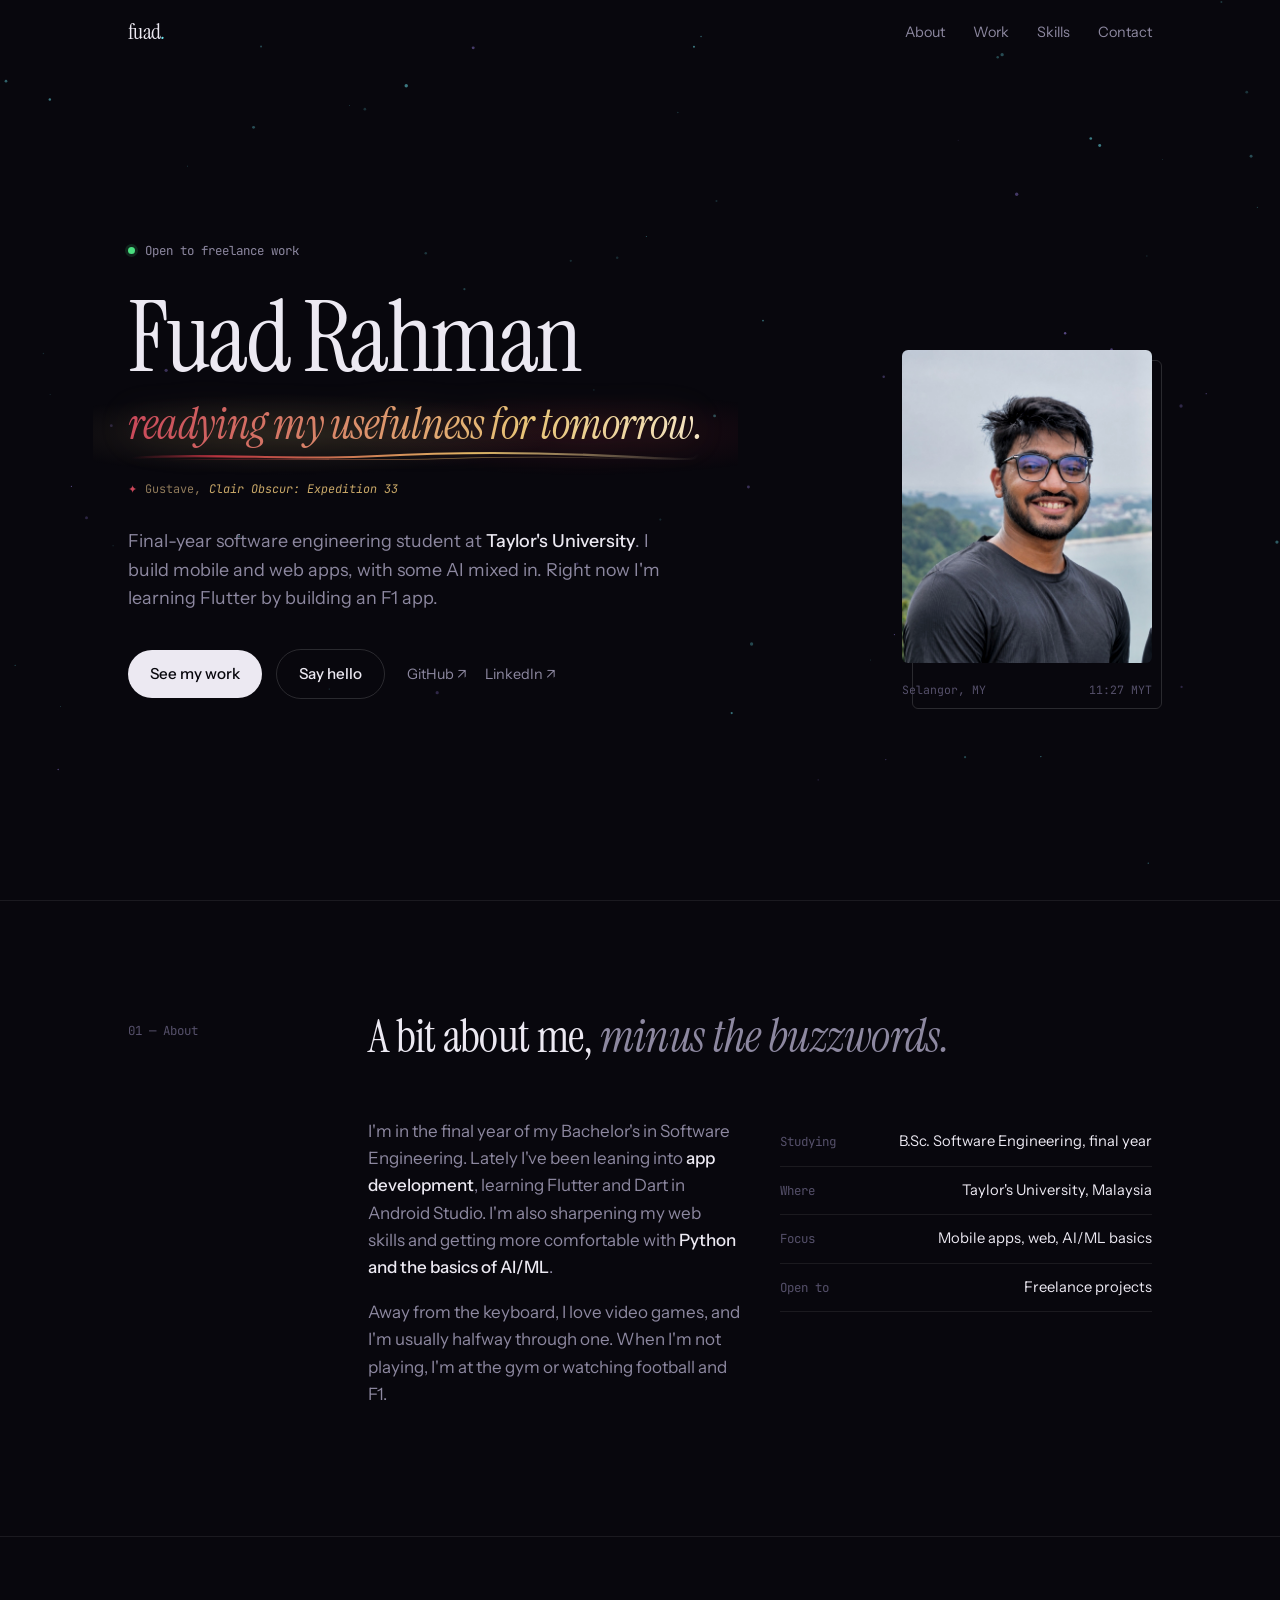
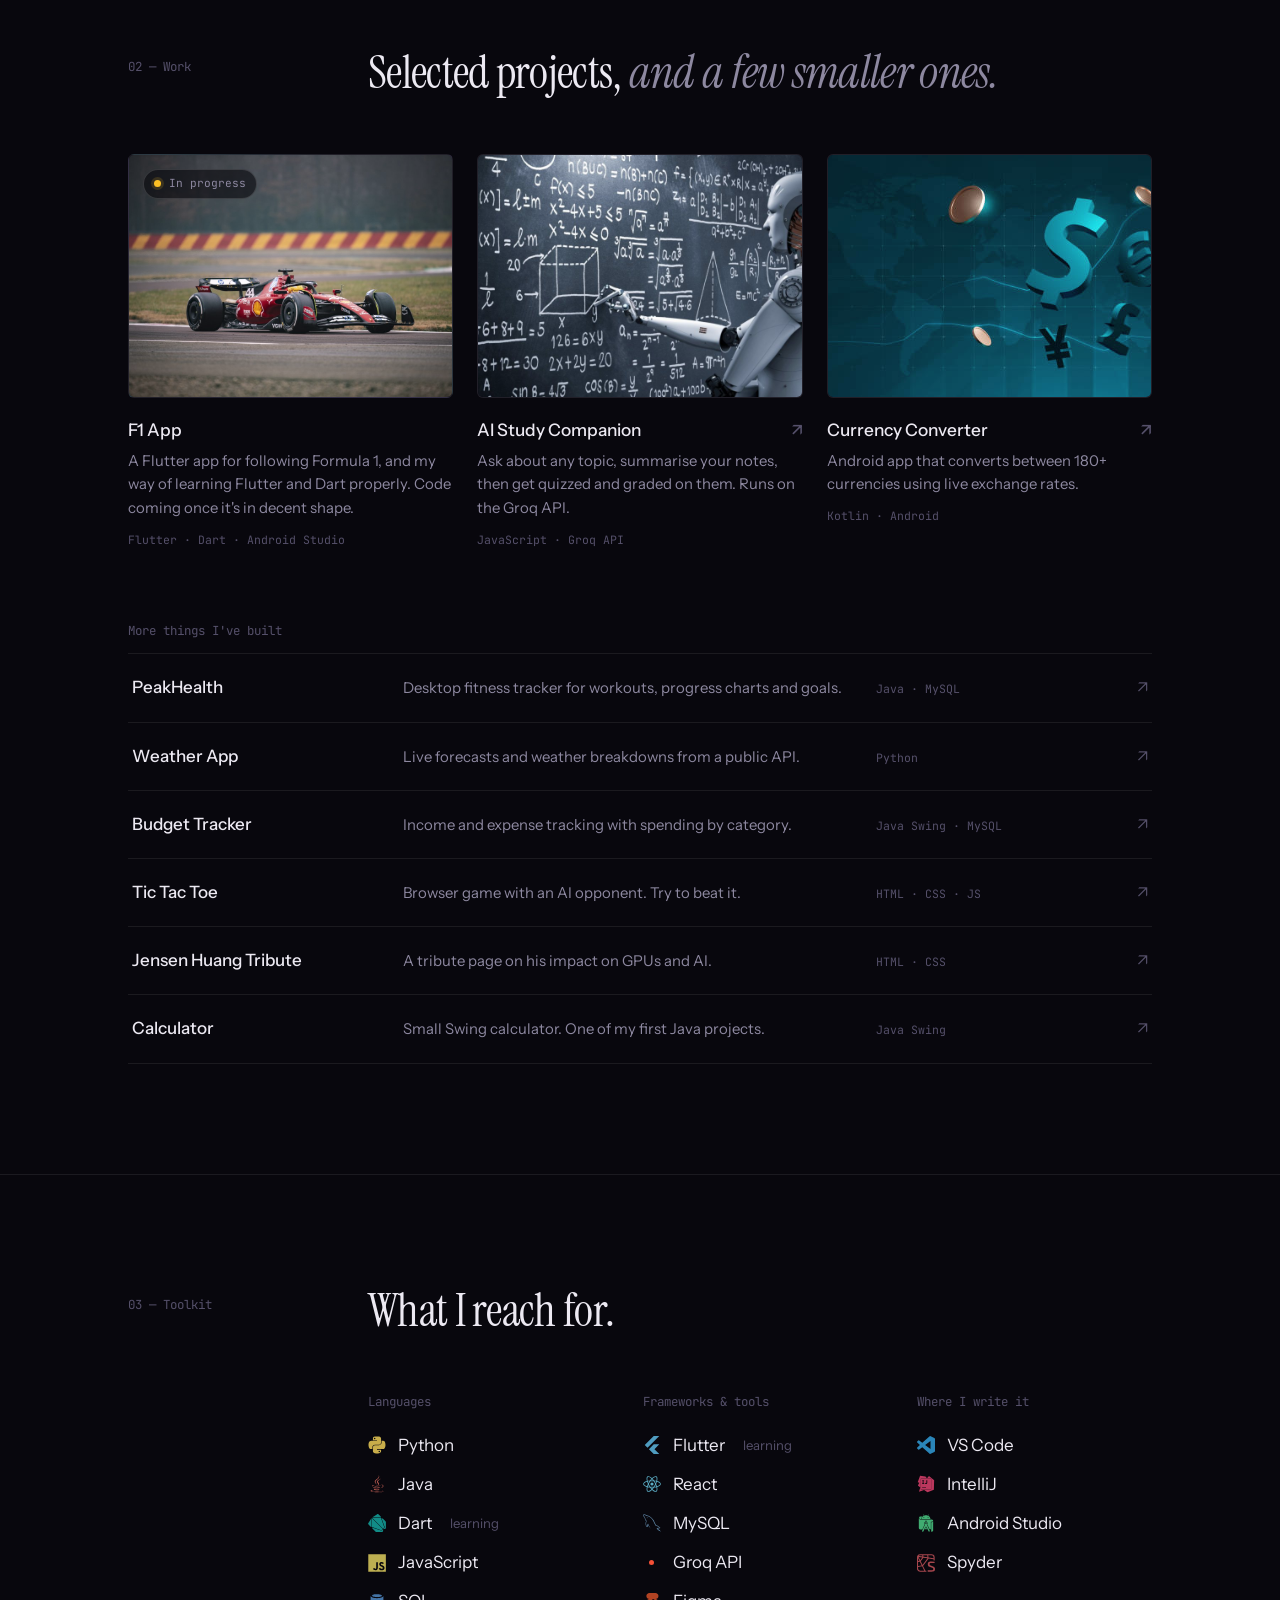
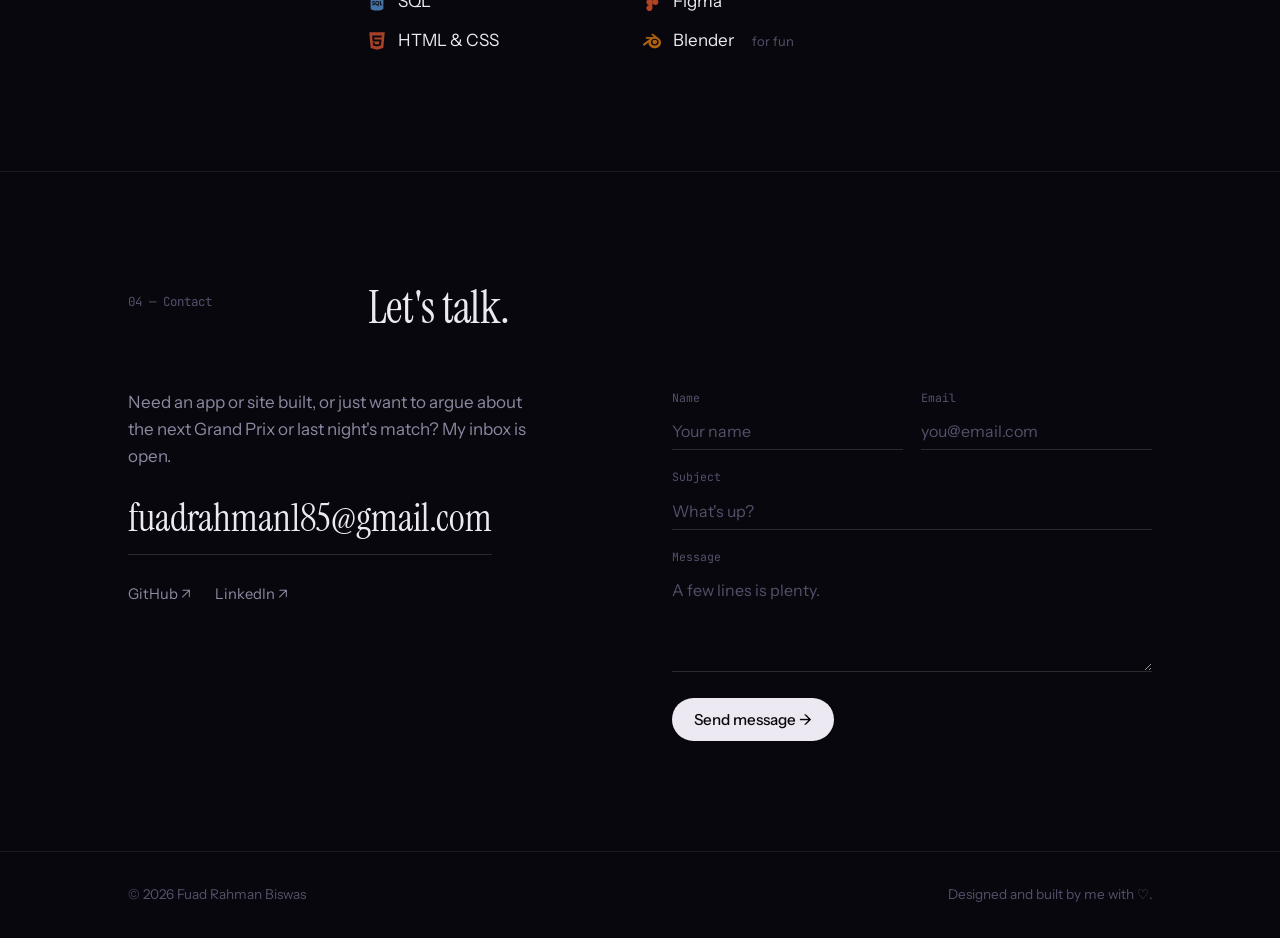
==== commit b140957a: "Update index.html" ====
--- a/index.html
+++ b/index.html
@@ -48,8 +48,31 @@
 .eyebrow{font-family:var(--mono);font-size:.78rem;color:var(--muted);display:flex;align-items:center;gap:10px;margin-bottom:28px}
 .dot{width:7px;height:7px;border-radius:50%;background:#4ade80;box-shadow:0 0 0 3px rgba(74,222,128,.15)}
 h1{font-family:var(--serif);font-weight:400;font-size:clamp(3rem,8vw,6.2rem);line-height:.98;letter-spacing:-.025em;margin-bottom:16px}
-h1 em{color:var(--accent);font-style:italic;display:block;font-size:.44em;line-height:1.15;letter-spacing:-.01em;margin-top:14px}
-.h1-credit{font-family:var(--mono);font-size:.74rem;color:var(--faint);margin-bottom:28px}
+/* Expedition 33 line */
+.e33{position:relative;display:block;width:fit-content;max-width:100%;font-size:.44em;margin-top:14px;padding-bottom:14px}
+.e33 em{position:relative;z-index:2;display:block;font-style:italic;line-height:1.15;letter-spacing:-.01em;
+  background:linear-gradient(100deg,#c9475a 0%,#e8c478 28%,#f6ead0 42%,#e8c478 56%,#b8323f 80%,#e8c478 100%);
+  background-size:250% 100%;-webkit-background-clip:text;background-clip:text;color:transparent;-webkit-text-fill-color:transparent;
+  animation:e33sheen 9s ease-in-out infinite;filter:drop-shadow(0 0 18px rgba(232,196,120,.18))}
+@keyframes e33sheen{0%,100%{background-position:0% 50%}50%{background-position:100% 50%}}
+.e33-glow{position:absolute;z-index:0;left:-6%;right:-6%;top:-40%;bottom:-30%;pointer-events:none;
+  background:radial-gradient(42% 38% at 30% 55%,rgba(232,196,120,.13),transparent 100%),radial-gradient(38% 38% at 76% 55%,rgba(158,34,54,.16),transparent 100%)}
+.e33-stroke{position:absolute;z-index:1;left:0;bottom:0;width:100%;height:16px;overflow:visible}
+.e33-stroke path{stroke-dasharray:700;stroke-dashoffset:700;animation:e33draw 1.8s .5s cubic-bezier(.6,.1,.2,1) forwards}
+.e33-stroke path+path{animation-delay:.9s}
+@keyframes e33draw{to{stroke-dashoffset:0}}
+.e33-petals{position:absolute;z-index:3;inset:-60% -4% -20% -4%;pointer-events:none;overflow:visible}
+.e33-petals i{position:absolute;top:0;width:8px;height:11px;border-radius:80% 0 80% 0;background:linear-gradient(135deg,#f3e2b8,#d9a85a);opacity:0;animation:e33fall linear infinite}
+.e33-petals i.r{background:linear-gradient(135deg,#e07080,#9e2236)}
+@keyframes e33fall{0%{opacity:0;transform:translate(0,0) rotate(0)}12%{opacity:.85}85%{opacity:.6}100%{opacity:0;transform:translate(var(--dx),var(--dy)) rotate(var(--r))}}
+.h1-credit{font-family:var(--mono);font-size:.74rem;color:#8f7a5a;margin-bottom:28px;display:flex;align-items:center;gap:8px}
+.h1-credit i{color:#c9a868}
+.e33-mark{color:#c9475a;font-size:.7rem}
+@media (prefers-reduced-motion:reduce){
+  .e33 em{animation:none}
+  .e33-stroke path{animation:none;stroke-dashoffset:0}
+  .e33-petals{display:none}
+}
 .lede{max-width:540px;color:var(--muted);font-size:1.12rem;margin-bottom:36px}
 .lede strong{color:var(--text);font-weight:500}
 .actions{display:flex;gap:14px;flex-wrap:wrap;align-items:center}
@@ -207,8 +230,26 @@
   <div class="wrap hero-grid">
     <div>
       <div class="eyebrow"><span class="dot"></span>Open to freelance work</div>
-      <h1>Fuad Rahman <em>readying my usefulness for tomorrow.</em></h1>
-      <p class="h1-credit">— Gustave, <i>Clair Obscur: Expedition 33</i></p>
+      <h1>Fuad Rahman
+        <span class="e33">
+          <span class="e33-glow" aria-hidden="true"></span>
+          <span class="e33-petals" aria-hidden="true"></span>
+          <em>readying my usefulness for tomorrow.</em>
+          <svg class="e33-stroke" viewBox="0 0 600 24" preserveAspectRatio="none" aria-hidden="true">
+            <defs>
+              <linearGradient id="e33g" x1="0" x2="1" y1="0" y2="0">
+                <stop offset="0" stop-color="#9e2236" stop-opacity="0"/>
+                <stop offset=".15" stop-color="#b8323f"/>
+                <stop offset=".6" stop-color="#e2b866"/>
+                <stop offset="1" stop-color="#f3e2b8" stop-opacity="0"/>
+              </linearGradient>
+            </defs>
+            <path d="M4 15 C 90 7, 170 19, 260 12 S 430 6, 520 13 S 585 15, 596 10" fill="none" stroke="url(#e33g)" stroke-width="3.2" stroke-linecap="round"/>
+            <path d="M40 18 C 140 14, 230 20, 330 16 S 470 14, 560 17" fill="none" stroke="url(#e33g)" stroke-width="1.2" stroke-linecap="round" opacity=".55"/>
+          </svg>
+        </span>
+      </h1>
+      <p class="h1-credit"><span class="e33-mark" aria-hidden="true">✦</span> Gustave, <i>Clair Obscur: Expedition 33</i></p>
       <p class="lede">Final-year software engineering student at <strong>Taylor's University</strong>. I build mobile and web apps, with some AI mixed in. Right now I'm learning Flutter by building an F1 app.</p>
       <div class="actions">
         <a href="#work" class="btn btn-main">See my work</a>
@@ -401,6 +442,24 @@
 (function(){
   const io=new IntersectionObserver(es=>es.forEach(e=>{if(e.isIntersecting){e.target.classList.add('in');io.unobserve(e.target);}}),{threshold:.12});
   document.querySelectorAll('.fade').forEach(el=>io.observe(el));
+})();
+
+// Expedition 33 petals around the hero line
+(function(){
+  const box=document.querySelector('.e33-petals');
+  if(!box||matchMedia('(prefers-reduced-motion: reduce)').matches)return;
+  for(let i=0;i<9;i++){
+    const p=document.createElement('i');
+    if(Math.random()<.3)p.className='r';
+    p.style.left=(5+Math.random()*90)+'%';
+    p.style.setProperty('--dx',(Math.random()*90-30)+'px');
+    p.style.setProperty('--dy',(110+Math.random()*90)+'px');
+    p.style.setProperty('--r',(Math.random()*500-250)+'deg');
+    p.style.animationDuration=(7+Math.random()*6)+'s';
+    p.style.animationDelay=(-Math.random()*12)+'s';
+    p.style.scale=(.55+Math.random()*.6).toFixed(2);
+    box.appendChild(p);
+  }
 })();
 
 // Quiet particle field: slow drifting dots, faint links near the cursor
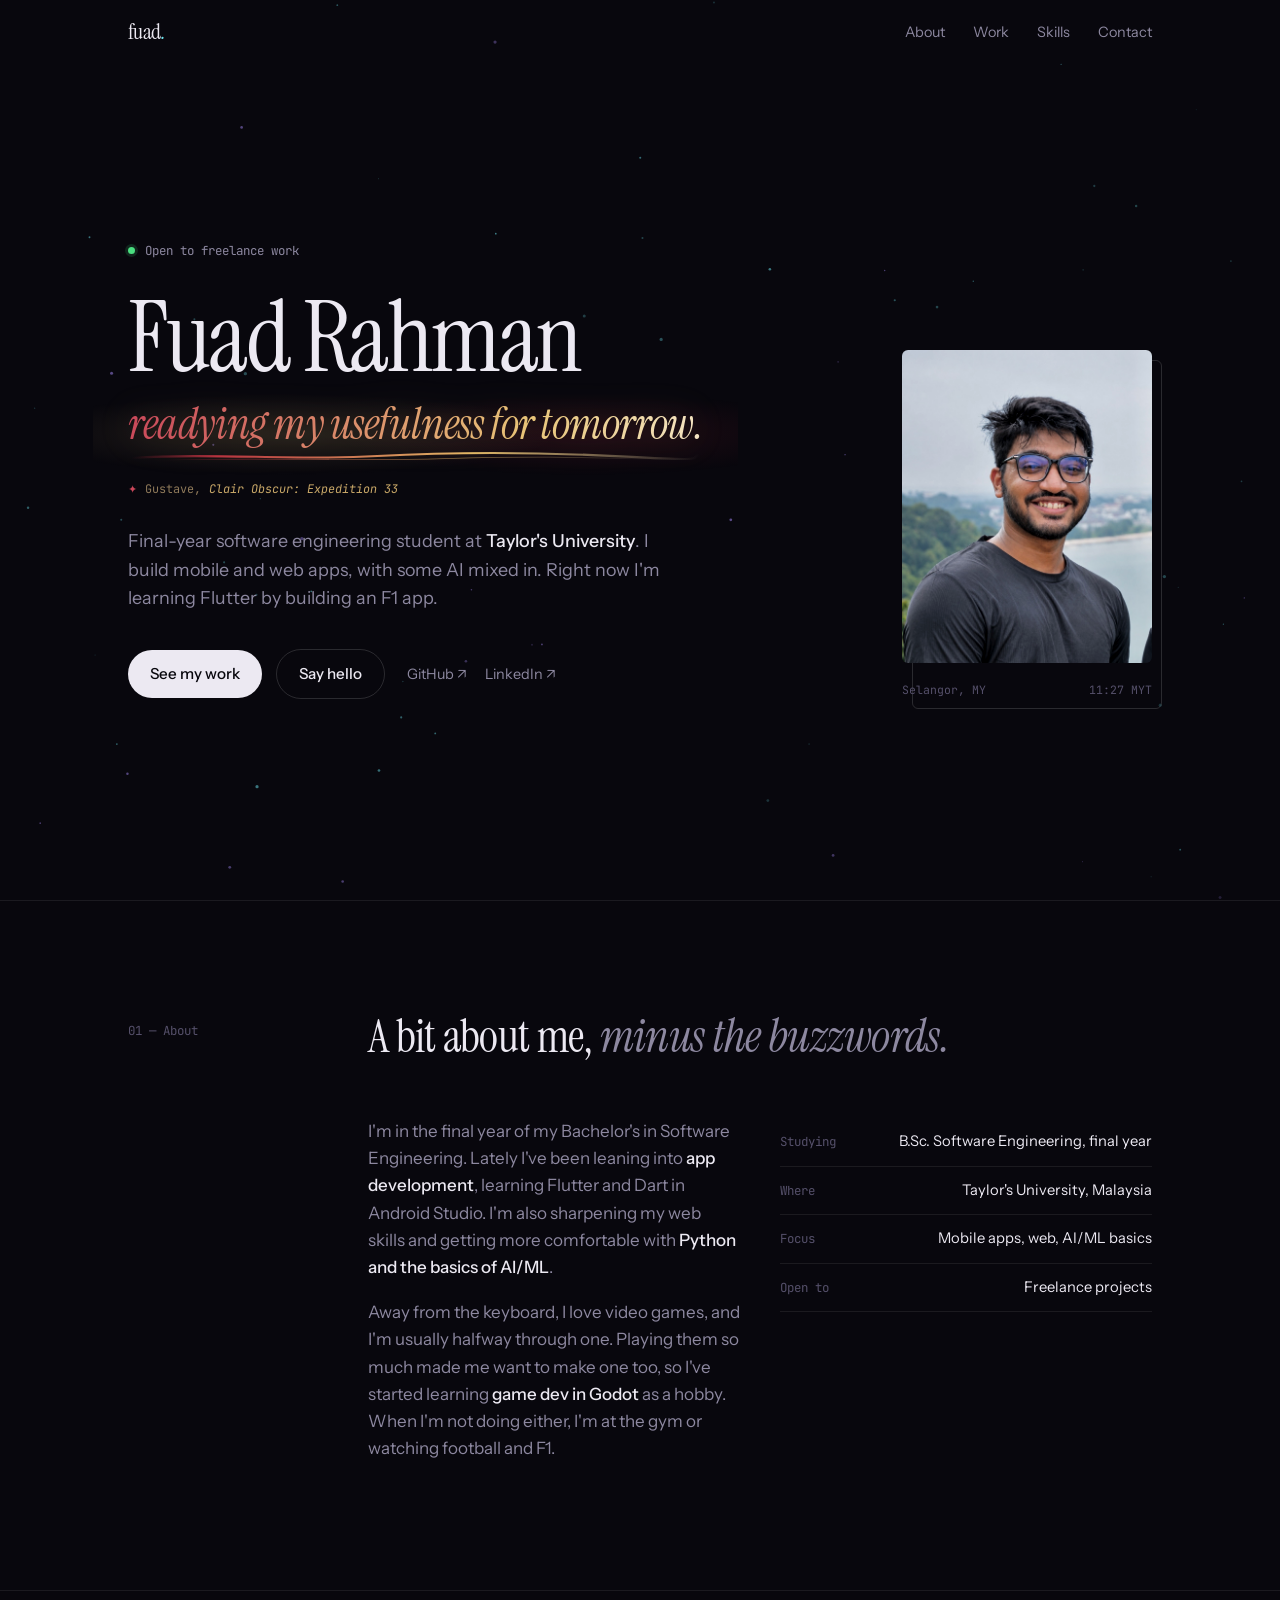
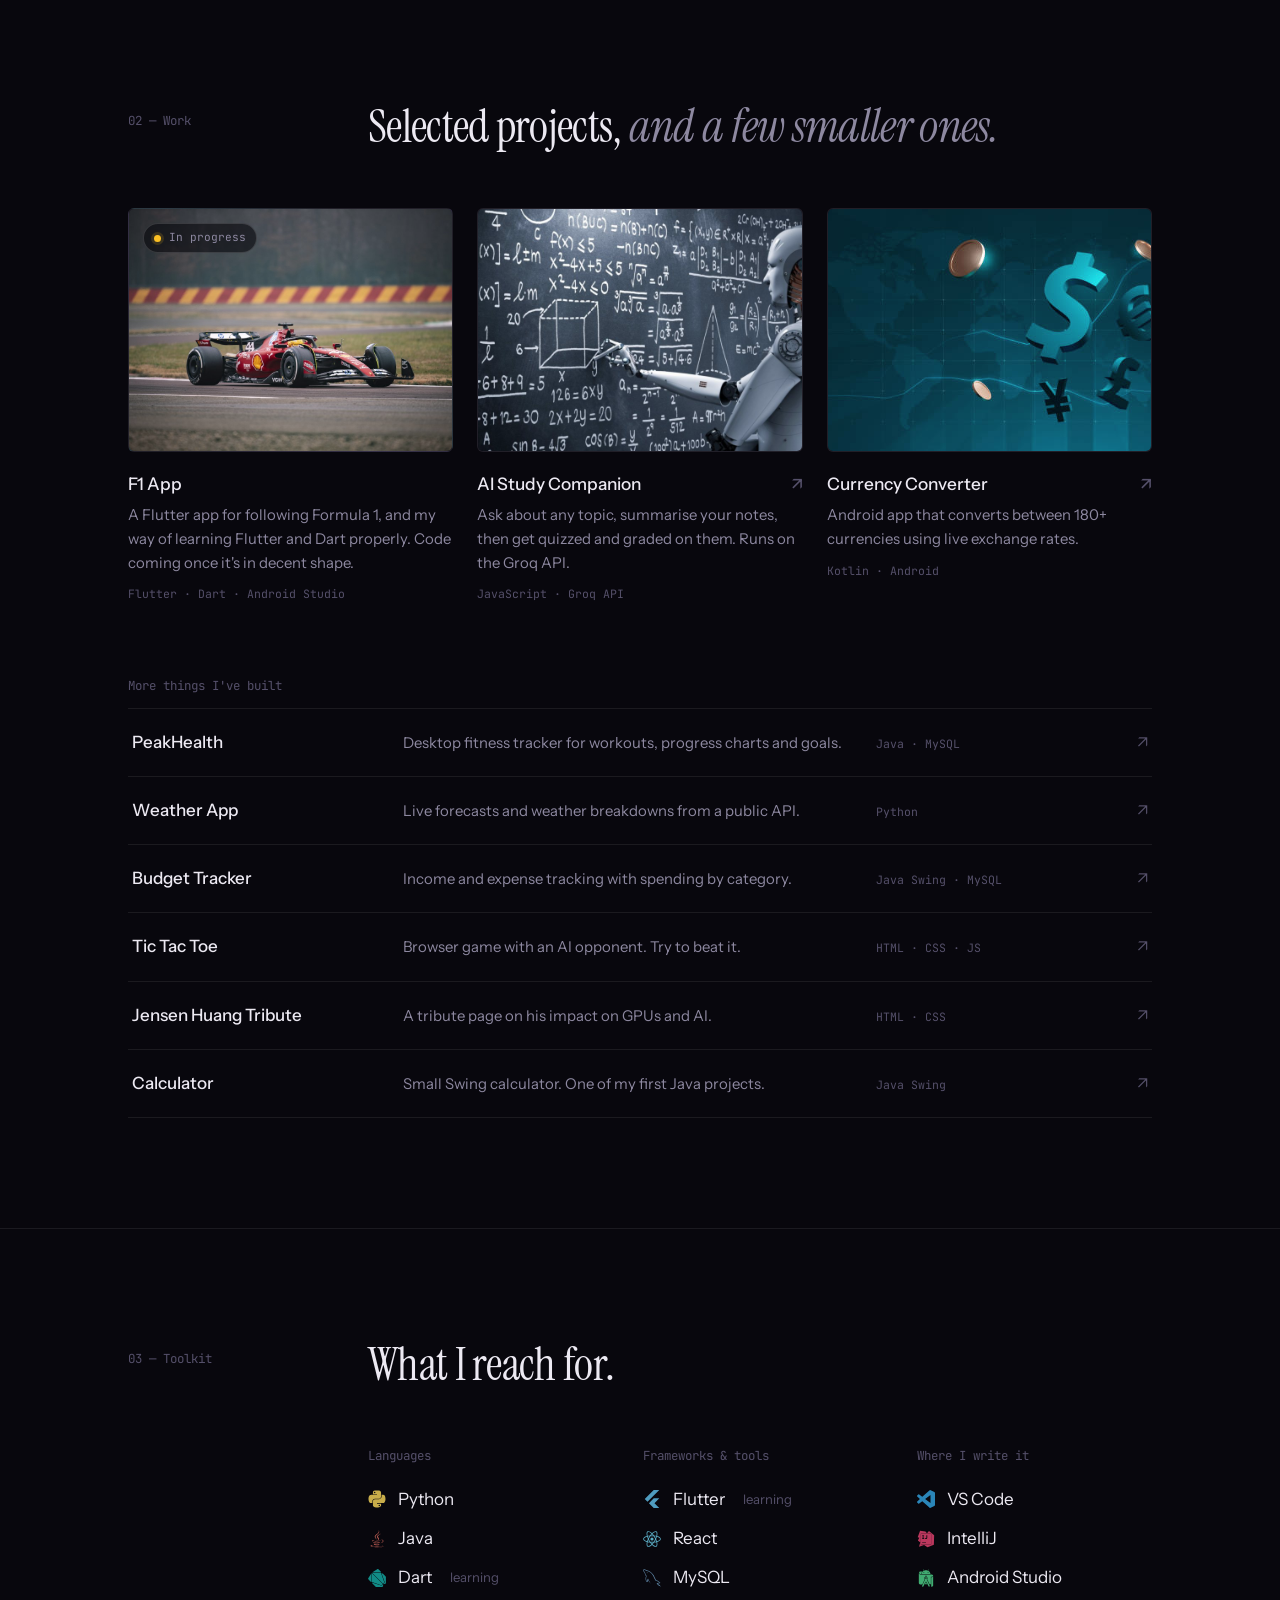
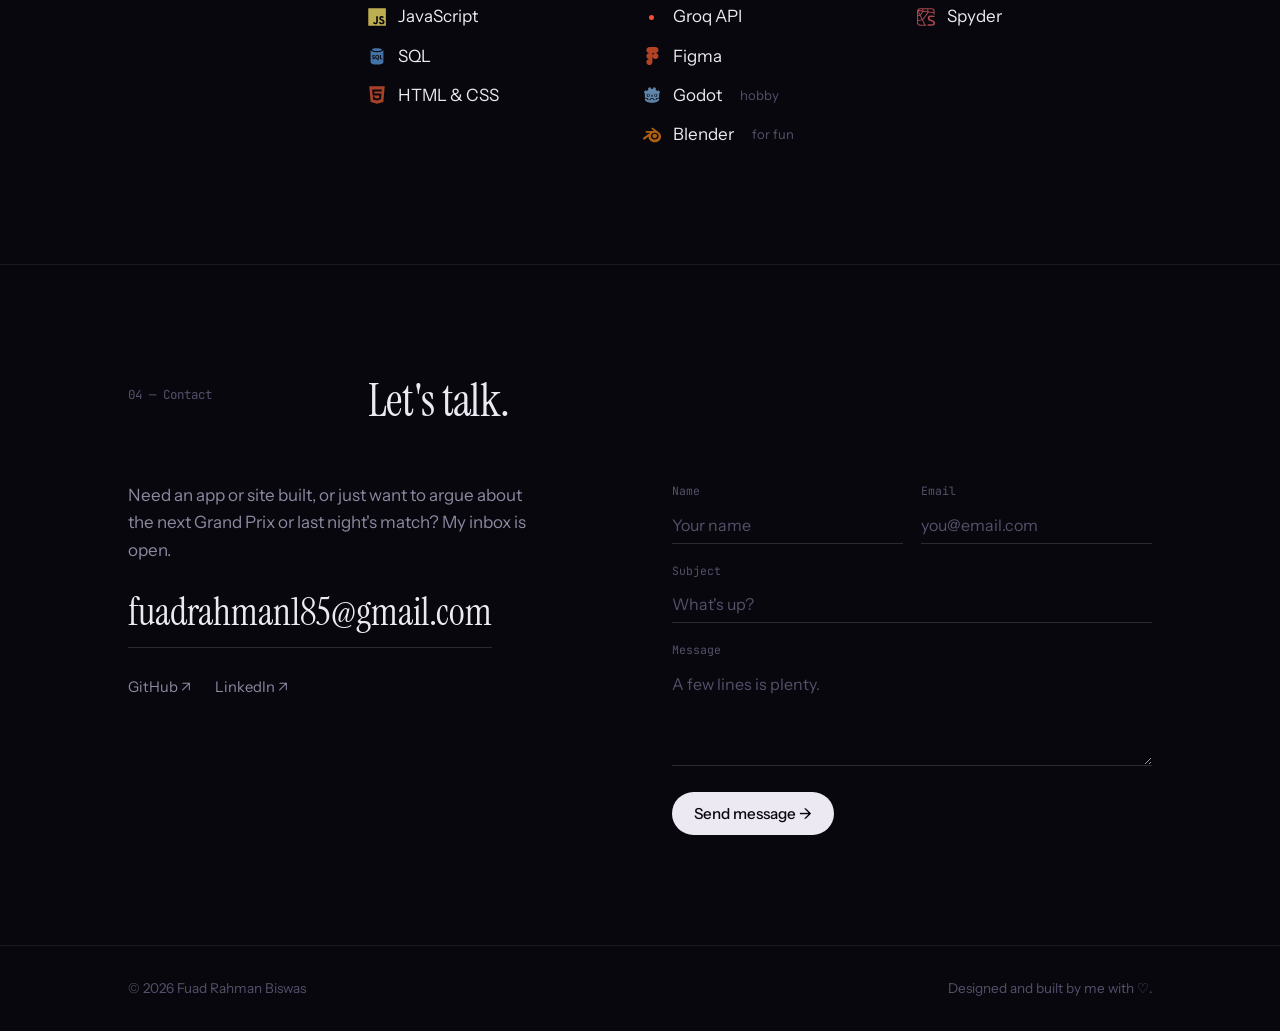
==== commit 72b8a438: "Update index.html" ====
--- a/index.html
+++ b/index.html
@@ -161,6 +161,7 @@
 .ic-vscode{--c:#23A9F2;--m:url("data:image/svg+xml,%3Csvg xmlns=%22http://www.w3.org/2000/svg%22 viewBox=%220 0 128 128%22%3E%3Cpath fill-rule=%22evenodd%22 d=%22M90.767 127.126a7.968 7.968 0 0 0 6.35-.244l26.353-12.681a8 8 0 0 0 4.53-7.209V21.009a8 8 0 0 0-4.53-7.21L97.117 1.12a7.97 7.97 0 0 0-9.093 1.548l-50.45 46.026L15.6 32.013a5.328 5.328 0 0 0-6.807.302l-7.048 6.411a5.335 5.335 0 0 0-.006 7.888L20.796 64 1.74 81.387a5.336 5.336 0 0 0 .006 7.887l7.048 6.411a5.327 5.327 0 0 0 6.807.303l21.974-16.68 50.45 46.025a7.96 7.96 0 0 0 2.743 1.793Zm5.252-92.183L57.74 64l38.28 29.058V34.943Z%22 clip-rule=%22evenodd%22/%3E%3C/svg%3E")}
 .ic-intellij{--c:#FE3D73;--m:url("data:image/svg+xml,%3Csvg viewBox=%220 0 128 128%22 xmlns=%22http://www.w3.org/2000/svg%22%3E %3Cpath fill=%22%23087cfa%22 d=%22M21.906 5.484 4.961 51.848l11.45 3.83L6.276 74.434 23.49 88.027l-1.584 5.305-7.508 26.293 35.852-12.957 24.55 15.85 45.083-18.057 2.105-67.781-20.918 20.406v43.984H26.93V26.93h74.14v30.152l20.918-20.402L85.176 7.398 71.037 23.295l-10.83-13.287-38.3-4.524zM27.93 27.93v72.14h72.14V27.93H27.93zm38.875 8.64h6.093v17.86a12.384 12.384 0 0 1-.668 4.254 7.919 7.919 0 0 1-4.964 4.879 12.097 12.097 0 0 1-4.036.632l.086.047a10.802 10.802 0 0 1-5.351-1.219 12.299 12.299 0 0 1-3.559-2.875l3.766-4.207c.687.778 1.484 1.45 2.367 2a4.849 4.849 0 0 0 2.621.73 3.46 3.46 0 0 0 2.668-1.058 5.07 5.07 0 0 0 .977-3.449V36.57zm-30.207.028h13.64v4.996h-3.816v17.261h3.816v5h-13.64v-5h3.824V41.594h-3.824v-4.996zm-.051 50.148h27.43v4.574h-27.43v-4.574z%22/%3E %3C/svg%3E")}
 .ic-androidstudio{--c:#3DDC84;--m:url("data:image/svg+xml,%3Csvg xmlns=%22http://www.w3.org/2000/svg%22 viewBox=%220 0 128 128%22%3E%3Cpath fill=%22%234285F4%22 d=%22M25.1 17.7l13.4.1c-4.9 4.9-7.8 11.2-8.8 18.3l-5.1-.1c-5.5-.2-9.8-4.3-9.7-9.3 0-5.1 4.5-9 10.2-9zm40.2 77.2c.9 2.2 6.9 14.4 6.9 14.4H55.1s5.5-11.5 6.7-14.4c1-2.2 2.5-2.3 3.5 0z%22/%3E%3Cpath fill=%22%234285F4%22 d=%22M114.9 47.9c-1.1 4.3-5.5 7.5-10.9 7.5h-5c-.3.1-.5.3-.4.6v53.3h-9.1L72 73.1c1.8-2 2.9-4.7 2.9-7.6 0-4.8-2.8-9.1-7-10.8v-4.9c0-2.1-1.8-3.6-3.9-3.6h-.2c-2.1 0-3.9 1.8-3.9 3.9v4.6c-4.6 1.5-8 5.8-8 11 0 3 1.2 5.8 3.1 7.8l-17 35.9H23.1c-5.7 0-10.2-4.6-10.2-10.3V29.7s0-.6.1 0c.8 4.8 5 8.5 10.1 8.6H100c-.1 0 14.6-1.3 14.9 9.6z%22/%3E%3Cpath fill=%22%234285F4%22 d=%22M63.3 59.8c3.1 0 5.7 2.6 5.6 5.8 0 3.1-2.6 5.7-5.8 5.6-3.1 0-5.6-2.6-5.6-5.7 0-1.5.6-2.9 1.7-4 1.2-1.1 2.6-1.7 4.1-1.7zm2.3-3.3v-6c0-.7-.3-1.3-.9-1.6-.9-.5-2-.2-2.5.7-.2.3-.3.6-.2 1v5.8c-5 .8-8.5 5.5-7.7 10.6v.1c.4 2.4 1.7 4.6 3.7 6l-21.3 45.7c-.8 1.6-.7 3.6.4 5.1 1.6 2.3 4.7 2.9 7 1.3.8-.5 1.4-1.3 1.8-2.1L60 92.5c.9-2 3.3-2.9 5.4-1.9.8.4 1.5 1.1 1.9 1.9l14.5 30.3c1.2 2.5 4.2 3.5 6.7 2.3s3.5-4.2 2.3-6.7L69 72.9c4-3.2 4.7-9.1 1.5-13.1-1.2-1.6-2.9-2.7-4.9-3.3m14-43.6h-.1l5.3-9.2c.3-.5.1-1.1-.3-1.5-.5-.2-1-.1-1.3.3L77.6 12c-8.7-3.9-18.7-3.9-27.5 0l-5.4-9.4c-.2-.3-.6-.6-1-.6s-.8.2-1 .6c-.2.4-.2.8 0 1.1l5.4 9.2c-8.8 4.9-14.6 13.3-16 23.1h63.8c-1.5-9.8-7.5-18.2-16.3-23.1zM51.2 28l-.4.4c-.5.5-1.2.8-1.9.8h.1c-1.5 0-2.7-1.2-2.7-2.6v-.1c0-.7.3-1.4.8-1.9.9-1.1 2.6-1.3 3.7-.4 1.3.9 1.4 2.6.4 3.8zm27.4 1c-1.5.1-2.7-1.1-2.7-2.6v-.1c0-.7.3-1.4.8-1.9 1-1 2.7-1 3.8 0 .5.5.8 1.2.8 1.9 0 1.6-1.2 2.7-2.7 2.7zm27.1 29h-4.2c-.2.1-.4.3-.4.6v66.5c0 .3.2.5.5.5h4.4c5.1 0 9.2-4.2 9.2-9.2 0 0-.1-61.1 0-63.4.1-2.4-.5-.7-.7-.2-1.5 3.2-4.8 5.3-8.6 5.3h-.2z%22/%3E%3Ccircle fill=%22%234285F4%22 cx=%2263.3%22 cy=%2265.5%22 r=%223.2%22/%3E%3C/svg%3E")}
+.ic-godot{--c:#6FA8DC;--m:url("data:image/svg+xml,%3Csvg xmlns=%22http://www.w3.org/2000/svg%22 viewBox=%220 0 128 128%22%3E%3Cpath d=%22M52.203 9.61c-5.3 1.18-10.543 2.816-15.457 5.292.113 4.34.395 8.496.961 12.72-1.906 1.222-3.914 2.273-5.695 3.702-1.813 1.395-3.66 2.727-5.301 4.36a101.543 101.543 0 00-10.316-6.004C12.543 33.824 8.94 38.297 6 43.305c2.313 3.629 4.793 7.273 7.086 10.117v30.723c.059 0 .113.003.168.007L32.09 85.97a2.027 2.027 0 011.828 1.875l.582 8.316 16.426 1.172 1.133-7.672a2.03 2.03 0 012.007-1.734h19.868a2.03 2.03 0 012.007 1.734l1.133 7.672 16.43-1.172.578-8.316a2.027 2.027 0 011.828-1.875l18.828-1.817c.055-.004.11-.007.168-.007V81.69h.008V53.42c2.652-3.335 5.16-7.019 7.086-10.116-2.941-5.008-6.543-9.48-10.395-13.625a101.543 101.543 0 00-10.316 6.004c-1.64-1.633-3.488-2.965-5.3-4.36-1.782-1.43-3.79-2.48-5.696-3.703.566-4.223.848-8.379.96-12.719-4.913-2.476-10.155-4.113-15.456-5.293-2.117 3.559-4.055 7.41-5.738 11.176-2-.332-4.008-.457-6.02-.48V20.3c-.016 0-.027.004-.039.004s-.023-.004-.04-.004v.004c-2.01.023-4.019.148-6.019.48-1.683-3.765-3.62-7.617-5.738-11.176zM37.301 54.55c6.27 0 11.351 5.079 11.351 11.345 0 6.27-5.082 11.351-11.351 11.351-6.266 0-11.348-5.082-11.348-11.351 0-6.266 5.082-11.344 11.348-11.344zm53.398 0c6.266 0 11.348 5.079 11.348 11.345 0 6.27-5.082 11.351-11.348 11.351-6.27 0-11.351-5.082-11.351-11.351 0-6.266 5.082-11.344 11.351-11.344zM64 61.189c2.016 0 3.656 1.488 3.656 3.32v10.449c0 1.832-1.64 3.32-3.656 3.32-2.02 0-3.652-1.488-3.652-3.32v-10.45c0-1.831 1.632-3.32 3.652-3.32zm0 0%22/%3E%3Cpath d=%22M98.008 89.84l-.582 8.36a2.024 2.024 0 01-1.88 1.878l-20.062 1.434c-.046.004-.097.004-.144.004-.996 0-1.86-.73-2.004-1.73l-1.152-7.806H55.816l-1.152 7.805a2.026 2.026 0 01-2.148 1.727l-20.063-1.434a2.024 2.024 0 01-1.879-1.879l-.582-8.36-16.937-1.632c.008 1.82.03 3.816.03 4.211 0 17.887 22.692 26.484 50.88 26.582h.07c28.188-.098 50.871-8.695 50.871-26.582 0-.402.024-2.39.031-4.211zm0 0%22 fill=%22%23010102%22/%3E%3Cpath d=%22M45.922 66.566a7.531 7.531 0 01-7.535 7.532 7.534 7.534 0 01-7.535-7.532 7.534 7.534 0 017.535-7.53 7.531 7.531 0 017.535 7.53m36.156 0a7.53 7.53 0 007.531 7.532 7.531 7.531 0 100-15.063 7.53 7.53 0 00-7.53 7.531%22/%3E%3C/svg%3E")}
 .ic-spyder{--c:#E0525B;--m:url("data:image/svg+xml,%3Csvg xmlns=%22http://www.w3.org/2000/svg%22 viewBox=%220 0 128 128%22%3E%3Cpath fill=%22%238c0000%22 d=%22M21.627 1.266a21.613 21.613 0 0 0-10.076 2.488 21.89 21.89 0 0 0-8.756 8.465 39.34 39.34 0 0 0-1.065 2.138c-.19.497-.402.985-.57 1.46a18.972 18.972 0 0 0-.781 3.027A20.526 20.526 0 0 0 0 22.894v82.235a21.307 21.307 0 0 0 2.139 9.37 21.62 21.62 0 0 0 19.488 12.235h43.912a1.167 1.167 0 0 0 1.168-1.168v-5.246a1.167 1.167 0 0 0-1.168-1.168h-5.697l-17.01-34.447 38.805-51.428a4.378 4.378 0 0 0 .728-1.511l35.559 5.445v8.025a1.167 1.167 0 0 0 1.166 1.16h5.277a1.175 1.175 0 0 0 1.166-1.16V22.895A21.518 21.518 0 0 0 117.5 6.11a21.518 21.518 0 0 0-13.61-4.845H21.628zm0 7.574h15.842l1.13 9.158-21-3.21-6.624-1.022A13.944 13.944 0 0 1 21.627 8.84zm51.121 0 1.84 14.652-28.75-4.379-1.299-10.215 28.209-.058zm7.027 0h22.95a15.228 15.228 0 0 1 15.191 15.185v6.092l-36.17-5.531-1.97-15.746zM11.37 20.908l26.26 4.03L22.97 44.42 11.369 20.908zm34.098 5.225 29.377 4.496-35.471 47.057-12.951-26.27 19.045-25.238v-.045zM7.596 29.096l9.398 19.029-9.398 1.154V29.096zm95.806 24.576c-13.995 0-26.56 1.963-26.56 16.36v2.741c0 7.195 2.49 14.784 12.566 18.71l18.576 7.107c6.02 2.473 7.59 4.961 7.59 8.756v1.57c0 5.626-3.276 6.807-13.74 6.807H77.631a1.73 1.73 0 0 0-1.963 1.963v5.757c0 1.044.394 1.831 1.963 1.955 2.225.263 12.556 1.182 23.94 1.182 17.672 0 26.429-2.86 26.429-17.512v-1.459c0-7.194-1.044-13.872-13.084-18.447l-17.402-6.937c-6.407-2.357-8.106-5.51-8.106-9.159v-1.7c0-4.714 3.531-6.8 9.551-6.8h24.334a1.737 1.737 0 0 0 1.963-1.962v-5.627a1.934 1.934 0 0 0-1.83-2.094 164.907 164.907 0 0 0-20.024-1.211zm-83.146 1.08L33.39 81.305 7.596 84.55v-28.2l12.66-1.598zM36.63 87.959l15.394 31.193h-29.23a15.236 15.236 0 0 1-15.2-15.191V91.607l29.036-3.648z%22/%3E%3C/svg%3E")}
 
 /* contact */
@@ -278,7 +279,7 @@
       <div class="about-cols">
         <div>
           <p>I'm in the final year of my Bachelor's in Software Engineering. Lately I've been leaning into <strong>app development</strong>, learning Flutter and Dart in Android Studio. I'm also sharpening my web skills and getting more comfortable with <strong>Python and the basics of AI/ML</strong>.</p>
-          <p>Away from the keyboard, I love video games, and I'm usually halfway through one. When I'm not playing, I'm at the gym or watching football and F1.</p>
+          <p>Away from the keyboard, I love video games, and I'm usually halfway through one. Playing them so much made me want to make one too, so I've started learning <strong>game dev in Godot</strong> as a hobby. When I'm not doing either, I'm at the gym or watching football and F1.</p>
         </div>
         <ul class="facts">
           <li><span>Studying</span><span>B.Sc. Software Engineering, final year</span></li>
@@ -362,6 +363,7 @@
             <li><i class="ic ic-mysql"></i>MySQL</li>
             <li><i class="no-ico"></i>Groq API</li>
             <li><i class="ic ic-figma"></i>Figma</li>
+            <li><i class="ic ic-godot"></i>Godot <small>hobby</small></li>
             <li><i class="ic ic-blender"></i>Blender <small>for fun</small></li>
           </ul>
         </div>
